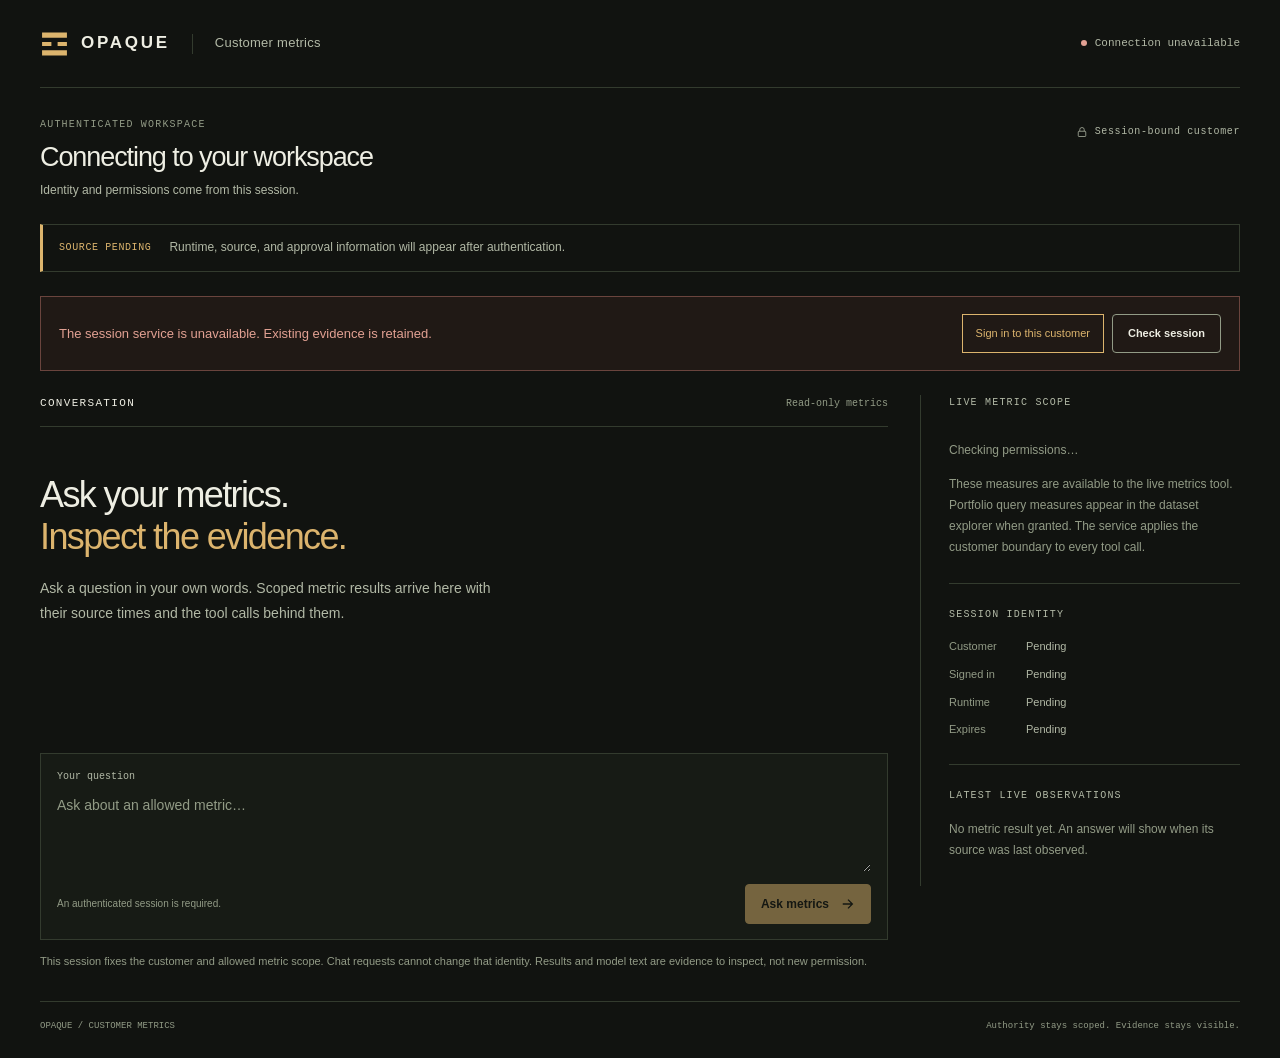
==== crates/opaque-showcase/static/index.html @ 86c3584f "Extract demo collateral from opaque-dogfood into its own repo Moves crates/opaque-showcase, deploy/h" ====
<!doctype html>
<html lang="en">
<head>
<meta charset="utf-8">
<meta name="viewport" content="width=device-width, initial-scale=1">
<title>Opaque · Bounded work &amp; portfolio metrics</title>
<meta name="description" content="Review one bounded task, approve a synthetic metric read, and inspect the service receipt. Explore portfolio chat within its separate session limits.">
<link rel="icon" href="data:image/svg+xml,%3Csvg xmlns=%27http://www.w3.org/2000/svg%27 viewBox=%270 0 24 24%27%3E%3Cpath fill=%27%23dcb46d%27 d=%27M2 2h20v4H2zm0 8h8v4H2zm13 0h7v4h-7zM2 18h20v4H2z%27/%3E%3C/svg%3E">
<style>
:root{color-scheme:dark;--bg:#0d1117;--panel:#131a20;--raised:#192229;--line:#29343b;--text:#e5e9e4;--dim:#a1ada9;--muted:#71817e;--accent:#c2e77b;--amber:#edc27e;--red:#ffab9e;--mono:'SF Mono','Cascadia Code',Consolas,monospace;--sans:'Avenir Next',Avenir,'Segoe UI',sans-serif}
*{box-sizing:border-box}
html{min-width:320px;background:var(--bg)}
body{margin:0;color:var(--text);font-family:var(--sans);font-size:15px;line-height:1.55}
button,textarea{font:inherit}
button{cursor:pointer}
button:disabled{cursor:default;opacity:.48}
button:focus-visible,textarea:focus-visible,summary:focus-visible,a:focus-visible{outline:2px solid var(--accent);outline-offset:5px}
button{color:inherit}
button,textarea{border-radius:0}
[hidden]{display:none!important}
::selection{background:#c2e77b;color:#0d1117}
.shell{max-width:1480px;margin:auto;padding:0 40px}
.topbar{min-height:88px;display:flex;align-items:center;justify-content:space-between;gap:24px;border-bottom:1px solid var(--line)}
.brand{display:flex;align-items:center;gap:12px;min-width:0}
.brand-mark{width:29px;height:32px;color:var(--accent);flex-shrink:0}
.wordmark{font-family:var(--mono);font-size:17px;font-weight:700;letter-spacing:.11em}
.brand-divider{height:20px;width:1px;background:var(--line);margin:0 10px}
.product-name{color:var(--dim);font-size:13px;letter-spacing:.02em}
.connection{display:flex;align-items:center;gap:8px;font-family:var(--mono);font-size:11px;color:var(--dim);white-space:nowrap}
.connection-dot{width:6px;height:6px;background:var(--muted);border-radius:50%;flex-shrink:0}
.connection[data-state="ready"] .connection-dot{background:var(--accent)}
.connection[data-state="error"] .connection-dot{background:var(--red)}
.workspace-heading{display:flex;justify-content:space-between;align-items:flex-start;gap:24px;margin:29px 0 25px}
.eyebrow{font-family:var(--mono);font-size:10px;letter-spacing:.12em;text-transform:uppercase;color:var(--muted);margin:0 0 8px}
h1{font-size:27px;letter-spacing:-.04em;font-weight:500;line-height:1.2;margin:0}
.identity-caption{color:var(--dim);font-size:12px;margin-top:8px;overflow-wrap:anywhere}
.locked-label{font-family:var(--mono);font-size:10px;letter-spacing:.06em;color:var(--dim);display:flex;gap:7px;align-items:center;padding-top:7px}
.locked-label svg{width:12px;height:12px}
.provenance{border:1px solid var(--line);border-left:3px solid var(--accent);display:flex;align-items:flex-start;gap:18px;padding:13px 16px;margin-bottom:24px;font-size:12px;line-height:1.65}
.provenance.test{border-left-color:var(--amber)}
.provenance strong{font-family:var(--mono);font-size:10px;letter-spacing:.06em;font-weight:500;color:var(--accent);white-space:nowrap;padding-top:2px}
.provenance.test strong{color:var(--amber)}
.provenance span{color:var(--dim);overflow-wrap:anywhere}
.layout{display:grid;grid-template-columns:minmax(0,1fr) 320px;gap:32px;align-items:start;padding-bottom:30px}
.conversation-panel{min-width:0}
.panel-heading{display:flex;align-items:center;justify-content:space-between;gap:12px;border-bottom:1px solid var(--line);padding:0 0 14px}
.panel-heading h2{font-family:var(--mono);font-size:11px;font-weight:400;letter-spacing:.12em;text-transform:uppercase;margin:0}
.quiet-label{font-family:var(--mono);font-size:10px;color:var(--muted)}
.conversation{min-height:320px;padding-bottom:16px}
.welcome{padding:47px 0 30px;max-width:570px}
.welcome h2{font-size:36px;font-weight:400;line-height:1.16;letter-spacing:-.045em;margin:0 0 18px;max-width:460px}
.welcome h2 span{color:var(--accent)}
.welcome p{font-size:14px;color:var(--dim);max-width:460px;margin:0;line-height:1.8}
.suggestions{display:flex;flex-wrap:wrap;gap:8px;margin-top:25px}
.suggestion{background:transparent;border:1px solid var(--line);padding:10px 13px;text-align:left;font-size:12px;color:var(--text);transition:border-color .15s,background .15s}
.suggestion:hover{border-color:var(--muted);background:var(--panel)}
.message{padding:24px 0;border-bottom:1px solid var(--line);min-width:0}
.message:last-child{border-bottom:0}
.message-header{display:flex;align-items:center;gap:10px;margin-bottom:10px;font-size:11px;font-family:var(--mono);color:var(--dim)}
.message-header time{margin-left:auto;color:var(--muted);font-size:10px}
.speaker-mark{width:19px;height:19px;display:grid;place-items:center;border:1px solid var(--line);font-size:10px;color:var(--dim)}
.assistant .speaker-mark{background:var(--accent);border-color:var(--accent);color:var(--bg)}
.message-body{white-space:pre-wrap;overflow-wrap:anywhere;font-size:15px;line-height:1.8;margin:0}
.request-status{display:flex;gap:8px;align-items:baseline;color:var(--dim);font-size:12px;margin:0 0 12px;overflow-wrap:anywhere}
.request-status::before{content:'';height:5px;width:5px;flex-shrink:0;background:var(--accent);display:inline-block}
.request-status.error{color:var(--red)}
.request-status.error::before{background:var(--red)}
.request-status.stopped::before{background:var(--amber)}
.result-grid{display:grid;grid-template-columns:repeat(2,minmax(0,1fr));gap:10px;margin:15px 0}
.result-card{background:var(--panel);border:1px solid var(--line);padding:16px;min-width:0}
.result-label{font-size:12px;color:var(--dim);margin-bottom:8px;overflow-wrap:anywhere}
.result-value{font-family:var(--mono);font-size:29px;letter-spacing:-.05em;line-height:1.25;overflow-wrap:anywhere}
.result-unit{font-size:12px;letter-spacing:0;color:var(--dim);margin-left:7px}
.result-time{font-family:var(--mono);font-size:10px;line-height:1.7;color:var(--muted);margin-top:11px;overflow-wrap:anywhere}
.freshness{display:inline-block;margin-left:6px;color:var(--accent)}
.freshness.stale{color:var(--amber)}
.evidence{margin-top:15px;border-top:1px solid var(--line);padding-top:12px}
.evidence summary{font-family:var(--mono);font-size:10px;color:var(--dim);cursor:pointer;letter-spacing:.04em}
.trail{list-style:none;padding:0;margin:15px 0 0}
.trail li{display:grid;grid-template-columns:60px minmax(0,1fr);gap:11px;padding:0 0 13px;font-size:11px;line-height:1.7}
.trail time{font-family:var(--mono);font-size:9px;color:var(--muted);padding-top:2px}
.trail-title{color:var(--text);font-family:var(--mono);font-size:10px;overflow-wrap:anywhere}
.trail-detail{color:var(--dim);overflow-wrap:anywhere;white-space:pre-wrap}
.evidence-id{color:var(--muted);font-family:var(--mono);font-size:9px;overflow-wrap:anywhere;margin-top:3px}
.composer{border:1px solid var(--line);background:var(--panel);padding:15px 16px;margin-top:6px}
.composer:focus-within{border-color:var(--muted)}
.composer label{display:block;font-family:var(--mono);font-size:10px;color:var(--dim);margin-bottom:9px}
textarea{display:block;width:100%;resize:vertical;min-height:78px;max-height:230px;border:0;background:transparent;color:var(--text);padding:0;line-height:1.7;font-size:14px}
textarea:focus-visible{outline:0}
textarea::placeholder{color:var(--muted)}
.composer-bottom{display:flex;justify-content:space-between;align-items:center;gap:12px;margin-top:12px}
.composer-hint{font-size:10px;color:var(--muted)}
.clarification-context{display:flex;align-items:flex-start;gap:12px;border-bottom:1px solid var(--line);padding-bottom:12px;margin-bottom:12px}.clarification-context p{margin:0;flex:1;white-space:pre-wrap;overflow-wrap:anywhere;font-size:12px;line-height:1.6}.clarification-reset{background:transparent;border:1px solid var(--line);padding:7px 10px;color:var(--text);white-space:nowrap;font-size:11px}.composer-error{color:var(--red);font-size:12px;line-height:1.6;margin:10px 0 0}
.send-button,.stop-button,.retry-button{display:inline-flex;align-items:center;justify-content:center;gap:12px;border:1px solid var(--accent);background:var(--accent);color:var(--bg);font-size:12px;font-weight:600;padding:10px 15px;flex-shrink:0}
.send-button svg{width:14px;height:14px}
.stop-button{background:transparent;border-color:var(--muted);color:var(--text)}
.stop-square{width:7px;height:7px;background:currentColor}
.scope-caption{font-size:11px;line-height:1.7;color:var(--muted);margin:12px 0 0}
.sidebar{border-left:1px solid var(--line);padding-left:28px;min-width:0}
.aside-section{padding-bottom:25px;margin-bottom:23px;border-bottom:1px solid var(--line)}
.aside-section:last-child{border-bottom:0;margin-bottom:0}
.aside-section h2{font-size:10px;font-family:var(--mono);font-weight:400;letter-spacing:.12em;text-transform:uppercase;color:var(--dim);margin:0 0 16px}
.scope-list{display:flex;flex-wrap:wrap;gap:7px}
.scope-badge{font-family:var(--mono);font-size:10px;line-height:1.5;color:var(--accent);background:#1e2920;border:1px solid #344330;padding:5px 8px;overflow-wrap:anywhere}
.aside-copy{font-size:12px;color:var(--muted);line-height:1.75;margin:13px 0 0}
.identity-facts{margin:0;display:grid;grid-template-columns:65px minmax(0,1fr);gap:10px 12px;font-size:11px;line-height:1.6}
.identity-facts dt{color:var(--muted)}
.identity-facts dd{margin:0;color:var(--dim);overflow-wrap:anywhere}
.latest-metric{padding:13px 0;border-top:1px solid var(--line)}
.latest-metric:first-child{border-top:0;padding-top:0}
.latest-heading{display:flex;justify-content:space-between;gap:10px;align-items:baseline;font-size:11px;color:var(--dim)}
.latest-heading strong{color:var(--text);font-family:var(--mono);font-size:16px;font-weight:400;white-space:nowrap}
.latest-meta{font-family:var(--mono);font-size:9px;color:var(--muted);margin-top:4px}
.page-error{border:1px solid #6a443d;padding:17px 18px;margin-bottom:24px;display:flex;align-items:center;justify-content:space-between;gap:18px;background:#201915}
.page-error p{font-size:13px;color:var(--red);margin:0}
.retry-button{font-size:11px;background:transparent;color:var(--text);border-color:var(--muted)}
.auth-actions{display:flex;flex-wrap:wrap;gap:8px;flex-shrink:0}
.signin-link{font-size:11px;color:var(--accent);border:1px solid var(--accent);padding:10px 13px;text-decoration:none;display:inline-flex;align-items:center}
.footer{border-top:1px solid var(--line);padding:18px 0 24px;display:flex;justify-content:space-between;gap:16px;font-family:var(--mono);font-size:9px;color:var(--muted)}
@media(min-width:1500px){.welcome{padding-top:62px;padding-bottom:42px}.conversation{min-height:390px}}
@media(max-width:1000px){.shell{padding:0 25px}.layout{grid-template-columns:minmax(0,1fr) 255px;gap:24px}.sidebar{padding-left:22px}.welcome h2{font-size:32px}.result-grid{grid-template-columns:1fr}}
@media(max-width:720px){.shell{padding:0 18px}.topbar{min-height:74px;gap:14px;flex-wrap:wrap;padding:15px 0}.brand{gap:9px}.brand-divider{margin:0 3px}.wordmark{font-size:14px}.product-name{font-size:11px}.brand-mark{width:23px;height:27px}.connection{font-size:9px}.workspace-heading{margin:24px 0 20px;gap:16px;flex-wrap:wrap}h1{font-size:24px}.locked-label{padding:0}.provenance{display:block;padding:12px 13px;margin-bottom:23px}.provenance strong{display:block;margin-bottom:4px}.provenance span{font-size:11px}.layout{display:flex;flex-direction:column;gap:28px}.conversation-panel,.sidebar{width:100%}.sidebar{display:grid;grid-template-columns:repeat(2,minmax(0,1fr));gap:24px;border-left:0;border-top:1px solid var(--line);padding:24px 0 0}.aside-section{margin:0;padding:0;border-bottom:0}.aside-section:last-child{grid-column:1/-1}.conversation{min-height:0}.welcome{padding:31px 0 25px}.welcome h2{font-size:32px;max-width:340px}.welcome p{font-size:13px}.suggestions{margin-top:20px}.result-grid{grid-template-columns:repeat(2,minmax(0,1fr))}.result-value{font-size:25px}.result-card{padding:12px}.footer{flex-wrap:wrap;gap:7px}.composer-hint{max-width:175px}.page-error{align-items:flex-start;flex-wrap:wrap}}
@media(max-width:420px){.connection{width:100%;padding-left:32px}.result-grid{grid-template-columns:1fr}.sidebar{grid-template-columns:1fr}.aside-section:last-child{grid-column:auto}.identity-facts{grid-template-columns:75px minmax(0,1fr)}.composer{padding:13px}.composer-bottom{align-items:flex-end}.welcome h2{font-size:29px}.locked-label{font-size:9px}}
@media(prefers-reduced-motion:reduce){*{scroll-behavior:auto!important;transition:none!important}}

/* The portfolio experience is a customer workspace; the legacy operations theme remains available. */
body.credit-experience{color-scheme:light;--bg:#f3f5f1;--panel:#fff;--raised:#e9eee7;--line:#d7dfd5;--text:#23342b;--dim:#5d6c60;--muted:#728071;--accent:#376746;--amber:#8e692b;--red:#9d4335;background:var(--bg)}
.credit-experience .shell{max-width:1400px}.credit-experience .topbar{min-height:76px}.credit-experience .brand-mark{color:var(--accent)}.credit-experience .wordmark{font-size:15px}.credit-experience .product-name{font-size:12px}.credit-experience .workspace-heading{margin:30px 0 22px}.credit-experience h1{font-size:32px}.credit-experience .layout{grid-template-columns:minmax(0,1fr) 340px;gap:36px}.credit-experience .provenance{background:#eaf0e7;border-color:#d4dfce;border-left-color:var(--accent);font-size:11px}.credit-experience .provenance strong{color:var(--accent)}.credit-experience .welcome{padding:33px 0 27px;max-width:620px}.credit-experience .welcome h2{font-size:32px;max-width:570px}.credit-experience .welcome p{max-width:530px}.credit-experience .suggestions{display:grid;grid-template-columns:1fr;gap:8px;margin-top:22px;max-width:570px}.credit-experience .suggestion{background:#fff;padding:13px 15px;border-color:var(--line);display:flex;justify-content:space-between;gap:18px}.credit-experience .suggestion::after{content:'↗';color:var(--accent)}.credit-experience .suggestion:hover{background:#edf2e9;border-color:#a7bba1}.credit-experience .sidebar{border-left:0;padding-left:0}.credit-experience .scope-badge{background:#edf3e8;border-color:#d3dfca;color:#3d6542}.credit-experience .composer{background:#fff}.credit-experience .speaker-mark{border-color:#bccbbc}.credit-experience .assistant .speaker-mark,.credit-experience .send-button{color:#fff}.credit-experience .result-card{border-top:3px solid #90ac7c}.credit-experience .page-error{background:#faeeea;border-color:#d8b6ac}.credit-experience .signin-link{color:var(--accent)}.credit-experience .connection[data-state=ready]{color:var(--accent)}
.portfolio-guide{padding:0 0 24px}.guide-heading{font:10px var(--mono);letter-spacing:.08em;text-transform:uppercase;color:var(--muted);margin:0 0 10px}.boundary-questions{display:flex;flex-wrap:wrap;gap:7px}.boundary-question{font-size:11px;border:1px dashed #b8c5b3;background:transparent;padding:7px 10px;text-align:left;color:var(--dim)}.boundary-question:hover{border-style:solid;color:var(--text)}.guide-note{font-size:11px;line-height:1.7;color:var(--muted);margin:10px 0 0}.security-panel{background:#fff;border:1px solid var(--line);margin-bottom:24px}.security-heading{padding:18px 20px;border-bottom:1px solid var(--line);display:flex;justify-content:space-between;gap:12px;align-items:baseline}.security-heading h2{font-size:13px;font-weight:600;letter-spacing:-.01em;color:var(--text);margin:0}.security-heading span{font:9px var(--mono);color:var(--accent)}.security-body{padding:18px 20px}.security-intro{font-size:11px;line-height:1.7;color:var(--dim);margin:0 0 18px}.policy-facts{display:grid;grid-template-columns:67px minmax(0,1fr);gap:10px 12px;margin:0;font-size:11px}.policy-facts dt{color:var(--muted)}.policy-facts dd{margin:0;overflow-wrap:anywhere;color:var(--text)}.policy-tool{font:10px var(--mono);color:var(--accent);border-top:1px solid var(--line);padding-top:15px;margin-top:18px;overflow-wrap:anywhere}.policy-tool-label{display:block;color:var(--muted);font:9px var(--mono);margin-bottom:5px;text-transform:uppercase;letter-spacing:.06em}.custody-note{font-size:10px;line-height:1.65;color:var(--muted);margin:12px 0 0}.policy-ledger{border-top:1px solid var(--line);padding:17px 20px}.policy-ledger h3{font:10px var(--mono);letter-spacing:.05em;font-weight:400;color:var(--dim);margin:0 0 14px}.policy-event{padding:12px 0;border-top:1px solid var(--line)}.policy-event:first-child{border-top:0;padding-top:0}.policy-event-heading{display:flex;gap:9px;justify-content:space-between;align-items:baseline;font-size:11px;font-weight:600}.policy-outcome{font:9px var(--mono);text-transform:uppercase;color:var(--accent)}.policy-outcome.denied{color:var(--red)}.policy-message{font-size:11px;line-height:1.65;color:var(--dim);margin-top:6px;overflow-wrap:anywhere;white-space:pre-wrap}.policy-proof{font-size:10px;color:var(--accent);margin-top:7px}.policy-code{font:9px var(--mono);color:var(--muted);margin-top:5px;overflow-wrap:anywhere}.policy-empty{font-size:11px;color:var(--muted);line-height:1.7;margin:0}.credit-experience .aside-section{padding:0 4px 22px}.credit-experience .security-panel+.aside-section{margin-top:0}.credit-experience button:active{transform:translateY(1px)}
@media(max-width:1050px){.credit-experience .layout{grid-template-columns:minmax(0,1fr) 290px;gap:24px}.security-body,.security-heading,.policy-ledger{padding-left:16px;padding-right:16px}}
@media(max-width:760px){.credit-experience .layout{display:flex;flex-direction:column}.credit-experience .sidebar{display:block;border:0;padding:0}.credit-experience .security-panel{margin-top:0}.credit-experience .aside-section{margin-bottom:22px}.credit-experience .welcome h2{font-size:29px}.credit-experience h1{font-size:28px}.credit-experience .workspace-heading{margin-top:25px}.credit-experience .provenance{margin-bottom:22px}.credit-experience .conversation{min-height:0}.policy-facts{grid-template-columns:76px minmax(0,1fr)}}

.workspace-identity{min-width:0;max-width:340px}.workspace-model{display:grid;gap:3px;margin-top:12px;text-align:right;font-size:11px;overflow-wrap:anywhere}.workspace-model>span{font:9px var(--mono);text-transform:uppercase;letter-spacing:.05em;color:var(--muted)}.workspace-model strong{font-weight:500;color:var(--text)}.workspace-model small{font-size:10px;color:var(--muted)}
@media(max-width:720px){.workspace-model{text-align:left;margin-top:10px}.workspace-identity{max-width:100%}}

.organization-panel{border-top:1px solid var(--line);border-bottom:1px solid var(--line);padding:20px 0;margin:0 0 28px}.organization-heading{display:flex;align-items:flex-start;justify-content:space-between;gap:24px}.organization-heading h2{font-size:19px;font-weight:500;letter-spacing:-.025em;margin:0}.organization-heading p{font-size:11px;color:var(--muted);margin:6px 0 0;max-width:650px}.organization-badge{font:9px var(--mono);color:var(--accent);border:1px solid var(--line);padding:5px 8px;white-space:nowrap}.persona-list{display:flex;gap:8px;flex-wrap:wrap;margin-top:18px}.persona-button{border:1px solid var(--line);background:var(--panel);padding:11px 15px;text-align:left;font-size:12px;min-width:150px}.persona-button[aria-pressed=true]{border-color:var(--accent);box-shadow:inset 3px 0 var(--accent)}.persona-button span{display:block;font:9px var(--mono);color:var(--muted);margin-top:4px}.organization-context{display:grid;grid-template-columns:minmax(0,1fr) minmax(0,1fr);gap:20px;margin-top:18px}.organization-context p{font-size:11px;line-height:1.7;color:var(--dim);margin:0}.customer-directory{display:flex;flex-wrap:wrap;gap:8px 18px;font-size:10px;color:var(--muted)}.customer-directory strong{font-weight:500;color:var(--dim)}.support-form{margin-top:17px;padding:16px;background:var(--panel);border:1px solid var(--line);max-width:650px}.support-form label{display:block;font-size:12px;margin-bottom:7px}.support-form textarea{min-height:52px;font-size:12px}.support-form p{font-size:10px;color:var(--muted);margin:8px 0 12px}.support-form .retry-button{margin-right:8px}.organization-error{font-size:12px;color:var(--red);margin:12px 0 0;white-space:pre-wrap;overflow-wrap:anywhere}.support-case{font:10px var(--mono);color:var(--accent);margin-top:12px;line-height:1.7;overflow-wrap:anywhere}.sharing-control{border-top:1px solid var(--line);margin-top:18px;padding-top:15px;display:flex;align-items:flex-start;justify-content:space-between;gap:20px}.sharing-control h3{font-size:12px;margin:0 0 5px;font-weight:500}.sharing-control p{font-size:11px;color:var(--muted);line-height:1.7;margin:0;max-width:760px}.sharing-control button{max-width:220px;white-space:normal;text-align:left}.role-notice{border-left:3px solid var(--accent);padding:2px 0 2px 18px;margin:4px 0 28px}.role-notice h2{font-size:24px;font-weight:400;letter-spacing:-.035em;margin:0 0 8px}.role-notice p{font-size:13px;color:var(--dim);margin:0;max-width:560px}.activity-panel{border-top:1px solid var(--line);margin-top:30px;padding-top:20px}.role-notice+.activity-panel{margin-top:0}.activity-heading{display:flex;gap:16px;align-items:center;justify-content:space-between}.activity-heading h2{font-size:16px;font-weight:500;letter-spacing:-.02em;margin:0}.activity-caption{font-size:11px;color:var(--muted);line-height:1.7;margin:8px 0 17px}.activity-status{font:9px var(--mono);color:var(--muted);line-height:1.6;margin-bottom:10px}.activity-record{border-top:1px solid var(--line)}.activity-record summary{display:flex;align-items:baseline;gap:15px;cursor:pointer;padding:15px 0;list-style:none}.activity-record summary::before{content:'+';font:14px var(--mono);color:var(--muted)}.activity-record[open] summary::before{content:'−'}.activity-title{font-size:12px;min-width:0;overflow-wrap:anywhere}.activity-time{font:9px var(--mono);color:var(--muted);margin-left:auto;white-space:nowrap}.activity-outcome{font:9px var(--mono);color:var(--accent);text-transform:uppercase}.activity-outcome.denied,.activity-outcome.failed{color:var(--red)}.activity-body{padding:0 0 19px 25px}.activity-facts{display:grid;grid-template-columns:96px minmax(0,1fr);gap:8px 14px;margin:0;font-size:11px}.activity-facts dt{color:var(--muted)}.activity-facts dd{margin:0;color:var(--dim);overflow-wrap:anywhere}.activity-question{border-left:2px solid var(--line);padding-left:12px;margin-top:16px}.activity-question h3{font:9px var(--mono);font-weight:400;text-transform:uppercase;color:var(--muted);margin:0 0 6px}.activity-question p{font-size:12px;color:var(--dim);line-height:1.75;white-space:pre-wrap;overflow-wrap:anywhere;margin:0}.activity-hash{font:9px var(--mono);color:var(--muted);overflow-wrap:anywhere;margin-top:8px}.activity-empty{font-size:12px;color:var(--muted);padding:20px 0;line-height:1.75}.activity-error{color:var(--red)}
@media(max-width:760px){.organization-heading{gap:14px;flex-wrap:wrap}.organization-heading h2{font-size:18px}.organization-context{grid-template-columns:1fr;gap:12px}.persona-list{gap:7px}.persona-button{min-width:0;flex:1;padding:10px 12px}.sharing-control{flex-direction:column;gap:12px}.sharing-control button{max-width:none}.activity-record summary{gap:10px;flex-wrap:wrap}.activity-title{flex:1}.activity-time{margin-left:0}.activity-facts{grid-template-columns:80px minmax(0,1fr)}.activity-body{padding-left:0}.organization-panel{margin-bottom:24px}}
@media(max-width:420px){.persona-list{display:grid;grid-template-columns:1fr}.persona-button span{display:inline;margin:0 0 0 10px}.activity-time{width:100%;padding-left:22px}.organization-badge{white-space:normal}}

.dataset-explorer{border:1px solid var(--line);background:var(--panel);margin-bottom:22px;padding:16px 18px}.dataset-explorer summary{font-size:13px;font-weight:600;cursor:pointer}.dataset-label{font-size:11px;color:var(--dim);line-height:1.7;margin:12px 0}.dataset-section{margin-top:14px}.dataset-section h3{font:9px var(--mono);color:var(--muted);font-weight:400;letter-spacing:.06em;text-transform:uppercase;margin:0 0 8px}.dataset-measures{display:grid;gap:6px}.dataset-measure{font-size:11px;color:var(--dim);display:flex;justify-content:space-between;gap:12px}.dataset-measure small{font:9px var(--mono);color:var(--muted);white-space:nowrap}.dataset-dimension{font-size:11px;line-height:1.7;margin:8px 0;color:var(--dim)}.dataset-dimension strong{font-weight:500;color:var(--text);display:block}.dataset-note{font-size:10px;color:var(--muted);line-height:1.75;margin:13px 0 0}.dataset-window{font:10px var(--mono);color:var(--accent);line-height:1.8}.portfolio-result{grid-column:1/-1;min-width:0;background:var(--panel);border:1px solid var(--line);border-top:3px solid #90ac7c;padding:18px}.portfolio-result h3{font-size:15px;font-weight:500;letter-spacing:-.02em;margin:0 0 6px}.portfolio-query{font-size:11px;color:var(--dim);line-height:1.7;overflow-wrap:anywhere}.portfolio-answer{font-size:14px;color:var(--text);line-height:1.8;white-space:pre-wrap;overflow-wrap:anywhere;margin:15px 0}.portfolio-table-wrap{overflow-x:auto;max-width:100%;margin-top:16px}.portfolio-table{width:100%;border-collapse:collapse;font-size:11px;line-height:1.6;min-width:440px}.portfolio-table th{text-align:right;font-weight:500;color:var(--muted);border-bottom:1px solid var(--line);padding:9px 10px;font-size:10px;vertical-align:bottom}.portfolio-table td{text-align:right;font:11px var(--mono);color:var(--text);padding:10px;border-bottom:1px solid var(--line);vertical-align:top}.portfolio-table th:first-child,.portfolio-table td:first-child{text-align:left;padding-left:0;font-family:var(--sans)}.portfolio-table th small{display:block;font:9px var(--mono);color:var(--muted)}.portfolio-table td small{display:block;font:9px var(--mono);color:var(--muted);margin-top:4px}.portfolio-caption{font-size:10px;color:var(--muted);line-height:1.75;margin:10px 0 0}.portfolio-proof{white-space:pre-line;font:9px var(--mono);color:var(--muted);line-height:1.8;margin-top:15px;overflow-wrap:anywhere}.portfolio-charts{display:grid;grid-template-columns:repeat(2,minmax(0,1fr));gap:18px;margin-top:20px}.portfolio-chart-title{font-size:11px;color:var(--dim);margin-bottom:10px}.portfolio-bars{display:grid;grid-auto-flow:column;grid-auto-columns:minmax(0,1fr);gap:8px;align-items:end;min-height:112px}.portfolio-bar-item{min-width:0;text-align:center}.portfolio-bar-track{height:64px;display:flex;align-items:flex-end;justify-content:center;border-bottom:1px solid var(--line)}.portfolio-bar-fill{width:65%;max-width:44px;background:#90ac7c;min-height:0}.portfolio-bar-value{font:9px var(--mono);color:var(--text);margin-bottom:6px;overflow-wrap:anywhere}.portfolio-bar-label{font-size:9px;color:var(--muted);line-height:1.5;margin-top:6px;overflow-wrap:anywhere}.portfolio-empty-bar{font:10px var(--mono);color:var(--muted);padding-bottom:15px}
@media(max-width:760px){.portfolio-result{padding:14px}.portfolio-charts{grid-template-columns:1fr}.portfolio-table-wrap{margin-right:-2px}.dataset-explorer{padding:16px}.portfolio-bars{gap:6px}}

/* The task review reuses the workspace palette and stays separate from chat authority. */
.work-task{border:1px solid var(--line);border-top:3px solid var(--accent);padding:22px 24px;margin:0 0 30px;background:var(--panel);min-width:0}
.work-heading{display:flex;align-items:flex-start;justify-content:space-between;gap:18px}.work-heading h2{font-size:23px;font-weight:500;letter-spacing:-.035em;line-height:1.25;margin:0 0 8px}.work-heading p{font-size:12px;color:var(--dim);margin:0;max-width:590px}.work-state{font:10px var(--mono);color:var(--accent);white-space:nowrap;padding:4px 0;text-transform:uppercase}.work-steps{display:flex;flex-wrap:wrap;gap:9px 21px;margin:18px 0;padding:0;list-style:none;font:10px var(--mono);color:var(--muted)}.work-steps li[aria-current=step]{color:var(--accent);font-weight:700}.work-lede{font-size:15px;line-height:1.65;color:var(--text);margin:18px 0;max-width:620px}.work-lede strong{color:var(--accent);font-weight:600}.work-scope{display:grid;grid-template-columns:repeat(3,minmax(0,1fr));gap:15px 24px;margin:20px 0}.work-scope div{min-width:0}.work-scope dt{font:9px var(--mono);color:var(--muted);margin-bottom:5px}.work-scope dd{margin:0;font-size:13px;overflow-wrap:anywhere}.work-notice,.work-note{font-size:11px;line-height:1.75;color:var(--dim);margin:14px 0 0}.work-note{color:var(--muted)}.work-review{border-top:1px solid var(--line);padding-top:13px;font-size:11px}.work-review summary{cursor:pointer;color:var(--dim)}.work-review dl{display:grid;grid-template-columns:92px minmax(0,1fr);gap:8px 14px;margin:14px 0;font-size:10px}.work-review dt{color:var(--muted)}.work-review dd{margin:0;color:var(--dim);overflow-wrap:anywhere;font-family:var(--mono)}.work-actions{display:flex;flex-wrap:wrap;align-items:center;gap:9px;margin-top:18px}.work-actions button{min-height:40px}.work-primary{background:var(--accent);color:var(--bg);border:1px solid var(--accent);padding:9px 16px;font-size:12px;font-weight:600;transition:filter .15s}.work-primary:hover:not(:disabled){filter:brightness(.94)}.work-primary:active:not(:disabled){transform:translateY(1px)}.work-error{font-size:12px;color:var(--red);line-height:1.7;overflow-wrap:anywhere;margin:14px 0 0}.work-status{font-size:11px;color:var(--dim);line-height:1.7;margin:13px 0 0}.work-receipt{margin-top:20px;padding-top:19px;border-top:1px solid var(--line)}.work-receipt h3{font-size:13px;font-weight:500;margin:0 0 13px}.work-value{font:30px var(--mono);letter-spacing:-.05em;line-height:1.3;color:var(--accent);margin:0 0 7px}.work-receipt p{font-size:11px;color:var(--dim);line-height:1.8;margin:5px 0}.work-receipt .work-hash{font:9px/1.8 var(--mono);overflow-wrap:anywhere;color:var(--muted)}.credit-experience .work-task{background:#edf2e9;border-color:#c8d7c1;border-top-color:var(--accent)}.credit-experience .work-primary{color:#fff}.work-role{font-size:12px;color:var(--dim);line-height:1.8;margin-top:16px}
@media(max-width:720px){.work-task{padding:19px 17px;margin-bottom:25px}.work-heading{flex-wrap:wrap;gap:5px}.work-heading h2{font-size:22px}.work-scope{gap:16px}.work-steps{gap:9px 14px}.work-review dl{grid-template-columns:80px minmax(0,1fr)}}
@media(max-width:420px){.work-scope{grid-template-columns:1fr}.work-actions button{flex:1}.work-actions .retry-button{white-space:normal}.work-steps{font-size:9px}}
/* Human approval is a focused, task-bound review surface. */
.approval-window{color:var(--text);background:var(--panel);border:1px solid var(--line);padding:0;width:min(660px,calc(100% - 32px));max-height:calc(100dvh - 32px);overflow:auto;box-shadow:0 28px 100px #0005}
.approval-window::backdrop{background:#102019a6;backdrop-filter:blur(5px)}
.approval-header{display:flex;align-items:center;justify-content:space-between;gap:16px;padding:20px 28px;border-bottom:1px solid var(--line)}
.approval-brand{font:12px var(--mono);letter-spacing:.1em}.approval-brand span{color:var(--muted);font-size:9px;letter-spacing:.05em;margin-left:12px}.approval-close{border:0;background:transparent;font-size:23px;line-height:1;padding:6px;color:var(--dim)}
.approval-body{padding:28px}.approval-body h2{font-size:32px;letter-spacing:-.045em;line-height:1.15;font-weight:500;margin:9px 0 12px}.approval-lede{font-size:15px;line-height:1.65;color:var(--text);margin:0 0 20px;max-width:490px}.approval-lede strong{color:var(--accent);font-weight:600}.approval-intro{font-size:13px;color:var(--dim);margin:0 0 24px;max-width:490px}.approval-quantity{font:10px var(--mono);color:var(--accent);text-transform:uppercase;letter-spacing:.08em}
.approval-scope{display:grid;grid-template-columns:1fr 1fr;gap:18px 24px;margin:0;padding:20px;background:var(--raised);border-left:3px solid var(--accent)}
.approval-scope div{min-width:0}.approval-scope dt{font:9px var(--mono);color:var(--dim);text-transform:uppercase;margin-bottom:5px}.approval-scope dd{font-size:12px;line-height:1.65;overflow-wrap:anywhere;margin:0}
.approval-binding{margin-top:14px;font-size:11px;color:var(--dim)}.approval-binding summary{cursor:pointer}.approval-binding dl{display:grid;grid-template-columns:120px minmax(0,1fr);gap:8px 14px;margin:14px 0;font-size:10px}.approval-binding dt{color:var(--dim)}.approval-binding dd{margin:0;color:var(--dim);overflow-wrap:anywhere;font-family:var(--mono)}.approval-check{font:10px/1.7 var(--mono);color:var(--dim);margin:13px 0 24px}
.approval-methods{border:0;margin:0;padding:0}.approval-methods legend{font-size:13px;font-weight:600;margin-bottom:12px}.approval-method{display:flex;align-items:center;gap:14px;width:100%;text-align:left;background:transparent;border:1px solid var(--line);padding:16px;margin:0 0 10px;color:var(--text);transition:border-color .15s,background .15s}.approval-method:hover:not(:disabled){border-color:var(--accent);background:var(--raised)}.approval-method svg{width:23px;height:23px;color:var(--accent);flex-shrink:0}.approval-method strong{display:block;font-size:13px;font-weight:600}.approval-method small{display:block;font-size:11px;line-height:1.65;color:var(--dim);margin-top:4px}.approval-method .approval-arrow{margin-left:auto;color:var(--accent);font-size:18px}.approval-method:disabled{opacity:.65}
.approval-progress{font-size:12px;line-height:1.7;color:var(--accent);margin:15px 0 0}.approval-error{font-size:12px;line-height:1.7;color:var(--red);margin:13px 0 0}.approval-footer{border-top:1px solid var(--line);padding:18px 28px;background:var(--bg)}.approval-footer p{font-size:11px;line-height:1.75;color:var(--dim);margin:0}.approval-window button:focus-visible{outline:2px solid var(--accent);outline-offset:3px}.approval-proof{font-size:11px;line-height:1.75;color:var(--accent);overflow-wrap:anywhere;margin:13px 0 0}
@media(max-width:560px){.approval-header{padding:16px 20px}.approval-body{padding:22px 20px}.approval-body h2{font-size:28px}.approval-scope{padding:16px;gap:15px}.approval-footer{padding:16px 20px}.approval-brand span{display:none}.approval-method{padding:14px 12px}.approval-scope .approval-identity{grid-column:1/-1}}
/* Opaque's architectural language: warm paper, amber seals, fine structural lines. */
:root{--bg:#111310;--panel:#171b15;--raised:#20251d;--line:#333b2e;--text:#eeeee3;--dim:#b2b9a6;--muted:#929b86;--accent:#dcb46d;--amber:#dcb46d;--red:#e2a193;--sans:'Archivo','Avenir Next',Avenir,'Segoe UI',sans-serif;--mono:'IBM Plex Mono','SF Mono','Cascadia Code',Consolas,monospace}
body.credit-experience{--bg:#f5f3ed;--panel:#fbfaf5;--raised:#eeede5;--line:#d9dacd;--text:#242921;--dim:#5e6558;--muted:#707669;--accent:#80611e;--amber:#80611e;--red:#a03f31}
::selection{background:var(--accent);color:var(--bg)}
.wordmark{font-family:var(--sans);font-weight:600;letter-spacing:.16em}
.credit-experience .provenance,.credit-experience .work-task,.credit-experience .scope-badge{background:var(--raised);border-color:var(--line);border-left-color:var(--accent);color:var(--dim)}
.credit-experience .work-task{border-top-color:var(--accent)}
.credit-experience .suggestion,.credit-experience .composer,.security-panel{background:var(--panel)}
.credit-experience .suggestion:hover{background:var(--raised);border-color:var(--accent)}
.credit-experience .speaker-mark,.boundary-question{border-color:var(--line)}
.credit-experience .result-card,.portfolio-result{border-top-color:var(--accent)}
.portfolio-bar-fill{background:var(--accent)}
.credit-experience .page-error{background:#f3e8df;border-color:#ddc3b5}
.work-primary,.send-button,.suggestion,.retry-button,.persona-button{transition:background .18s,border-color .18s,transform .18s; border-radius:4px}
.work-primary:hover:not(:disabled),.send-button:hover:not(:disabled){transform:translateY(-1px)}
.work-receipt{animation:receipt-arrive .45s cubic-bezier(.2,.7,.2,1)}
@keyframes receipt-arrive{from{opacity:0;transform:translateY(8px)}to{opacity:1;transform:translateY(0)}}
.flow-panel{position:relative;isolation:isolate;margin:0 0 30px;border:1px solid var(--line);background:var(--panel);border-radius:8px;overflow:hidden}
.flow-heading{display:flex;justify-content:space-between;align-items:start;gap:16px;padding:20px 23px 0}
.flow-heading h2{font-size:23px;font-weight:500;letter-spacing:-.045em;line-height:1.2;margin:4px 0 0}
.flow-eyebrow{font:10px var(--mono);letter-spacing:.08em;text-transform:uppercase;color:var(--muted);margin:0}
.flow-motion{background:transparent;border:1px solid var(--line);border-radius:4px;color:var(--dim);font:11px var(--mono);padding:8px 10px;white-space:nowrap}
.flow-motion:hover{border-color:var(--accent);color:var(--text)}
.flow-art{position:relative;padding:0 22px;background:radial-gradient(ellipse at 50% 48%,color-mix(in srgb,var(--accent) 8%,transparent),transparent 63%)}
.flow-art svg{display:block;width:100%;height:auto;max-height:240px;overflow:visible}
.flow-grid{stroke:var(--line);stroke-width:.65;opacity:.55;fill:none}
.flow-wire{fill:none;stroke:var(--line);stroke-width:1.2}
.flow-device{fill:var(--panel);stroke:var(--muted);stroke-width:1.3}
.flow-detail-line{stroke:var(--muted);stroke-width:1;fill:none}
.flow-fin{fill:var(--raised);stroke:var(--accent);stroke-width:1;transition:fill .35s,opacity .35s}
.flow-fin-back{opacity:.35}.flow-fin-middle{opacity:.6}
.flow-seal{fill:var(--accent);opacity:.6;transition:opacity .3s}
.flow-packet{fill:var(--accent);opacity:0;pointer-events:none}
.flow-packet .flow-pixel-dim{opacity:.35}.flow-packet .flow-pixel-mid{opacity:.65}
.flow-panel[data-phase="denied"] .flow-fin,.flow-panel[data-phase="denied"] .flow-seal{stroke:var(--red);fill:color-mix(in srgb,var(--red) 12%,var(--panel))}
.flow-panel[data-phase="policy"] .flow-seal,.flow-panel[data-phase="evidence"] .flow-seal,.flow-panel[data-phase="complete"] .flow-seal{opacity:1}
.flow-panel[data-source="reported"] .flow-source{stroke:var(--accent)}
.flow-denied-mark{stroke:var(--red);stroke-width:2;opacity:0}
.flow-panel[data-phase="denied"] .flow-denied-mark{opacity:1}
.flow-labels{display:grid;grid-template-columns:repeat(4,minmax(0,1fr));gap:10px;margin:0;padding:0 23px 18px;list-style:none}
.flow-labels li{min-width:0}
.flow-labels strong{font-size:12px;font-weight:500;display:block;color:var(--text)}
.flow-labels span{font:10px/1.6 var(--mono);color:var(--muted);display:block;margin-top:4px;overflow-wrap:anywhere}
.flow-labels li[data-confirmed="true"] span{color:var(--accent)}
.flow-summary{display:flex;align-items:baseline;justify-content:space-between;gap:15px;border-top:1px solid var(--line);padding:13px 23px;background:var(--raised)}
.flow-status{font-size:12px;color:var(--text);margin:0}
.flow-status::before{content:'';display:inline-block;width:5px;height:5px;background:var(--accent);margin-right:8px;vertical-align:2px}
.flow-panel[data-phase="denied"] .flow-status::before{background:var(--red)}
.flow-summary small{font:10px/1.5 var(--mono);color:var(--dim);white-space:nowrap}
.flow-evidence{padding:0 23px}
.flow-evidence summary{padding:14px 0;font-size:12px;color:var(--dim);cursor:pointer}
.flow-trace{list-style:none;padding:0;margin:0 0 15px;display:grid;gap:9px}
.flow-trace li{font:11px/1.7 var(--mono);display:grid;grid-template-columns:65px minmax(0,1fr);gap:12px;overflow-wrap:anywhere}
.flow-trace time{color:var(--muted)}
.flow-proof{font:11px/1.8 var(--mono);color:var(--dim);margin:0 0 17px;overflow-wrap:anywhere;white-space:pre-line}
.flow-note{font-size:11px;color:var(--muted);margin:0 0 18px;line-height:1.7}
@media(max-width:1000px){.flow-heading{padding:18px 18px 0}.flow-heading h2{font-size:21px}.flow-art{padding:0 12px}.flow-labels{padding:0 18px 16px;grid-template-columns:repeat(2,minmax(0,1fr));gap:15px}.flow-summary{padding:12px 18px;flex-wrap:wrap;gap:5px}.flow-evidence{padding:0 18px}}
@media(max-width:450px){.flow-heading{gap:10px}.flow-heading h2{font-size:20px}.flow-motion{font-size:10px}.flow-art{padding:8px 5px}.flow-heading .flow-eyebrow{font-size:9px}.flow-note{font-size:11px}}
@media(prefers-reduced-motion:reduce){.work-receipt{animation:none}.flow-panel *{transition:none!important}.flow-packet{display:none}}

.pilot-invitation{margin:20px 0 0;padding:17px 0 0;border-top:1px solid var(--line);color:var(--dim);font-size:12px;line-height:1.8}.pilot-invitation p{margin:0}.pilot-invitation a{color:var(--amber);text-underline-offset:4px;margin-left:8px}.pilot-invitation small{display:block;color:var(--muted);font-size:11px}
</style>
</head>
<body>
<div class="shell">
  <header class="topbar">
    <div class="brand"><svg class="brand-mark" viewBox="0 0 28 28" fill="none" aria-hidden="true"><path d="M2 3h24v5H2zm0 9h9v4H2zm15 0h9v4h-9zM2 20h24v5H2z" fill="currentColor"/></svg><span class="wordmark">OPAQUE</span><span class="brand-divider" aria-hidden="true"></span><span class="product-name" id="product-name">Customer metrics</span></div>
    <div class="connection" id="connection" data-state="loading" role="status"><span class="connection-dot"></span><span id="connection-label">Checking session</span></div>
  </header>
  <div class="workspace-heading">
    <div><p class="eyebrow" id="workspace-eyebrow">Authenticated workspace</p><h1 id="customer-name">Connecting to your workspace</h1><div class="identity-caption" id="identity-caption">Identity and permissions come from this session.</div></div>
    <div class="workspace-identity"><div class="locked-label" id="workspace-binding"><svg viewBox="0 0 16 16" fill="none" aria-hidden="true"><rect x="3" y="7" width="10" height="7" rx="1" stroke="currentColor"/><path d="M5 7V5a3 3 0 0 1 6 0v2" stroke="currentColor"/></svg> Session-bound customer</div><div class="workspace-model" id="workspace-model" hidden><span>Session model</span><strong id="workspace-model-name"></strong><small>Fixed for this session</small></div></div>
  </div>
  <div class="provenance" id="provenance"><strong id="provenance-title">SOURCE PENDING</strong><span id="provenance-copy">Runtime, source, and approval information will appear after authentication.</span></div>
  <div class="page-error" id="page-error" role="alert" hidden><p id="page-error-text"></p><div class="auth-actions"><a class="signin-link" id="signin" href="/auth/login">Sign in to this customer</a><button class="retry-button" id="reconnect" type="button">Check session</button></div></div>
  <section class="organization-panel" id="organization-panel" hidden aria-labelledby="organization-name">
    <div class="organization-heading"><div><p class="eyebrow">Fictional parent company</p><h2 id="organization-name"></h2><p>Explore preauthorized demo identities. Each selection activates a separate scoped identity for this workspace; it does not grant production access.</p></div><span class="organization-badge">THIS DEMO SESSION ONLY</span></div>
    <div class="persona-list" id="persona-list" aria-label="Preauthorized demo personas"></div>
    <div class="organization-context"><p id="organization-entitlement"></p><div class="customer-directory" id="customer-directory"></div></div>
    <form class="support-form" id="support-form" hidden><label for="support-reason">Reason for this customer support case</label><textarea id="support-reason" maxlength="240" rows="2" placeholder="For example: investigate a reported metric discrepancy" aria-describedby="support-reason-note" required></textarea><p id="support-reason-note">Assigned customer only. Up to five minutes, within this session. Do not enter borrower information or secrets.</p><button class="retry-button" id="support-start" type="submit">Start support case</button><button class="retry-button" id="support-dismiss" type="button">Dismiss</button></form>
    <div class="support-case" id="support-case" hidden></div><p class="organization-error" id="organization-error" role="alert" hidden></p>
    <div class="sharing-control" id="sharing-control"><div><h3 id="sharing-title">Question text is hidden</h3><p id="sharing-notice">Sharing is off by default. Only the customer analyst can enable sharing for subsequent accepted questions. Turning it off clears stored question text.</p></div><button class="retry-button" id="sharing-toggle" type="button" hidden>Share future question text</button></div>
  </section>
  <main class="layout">
    <section class="conversation-panel" aria-labelledby="conversation-title">
      <section class="work-task" id="work-task" hidden aria-labelledby="work-title">
        <div class="work-heading"><div><p class="eyebrow">Bounded work / interactive preview</p><h2 id="work-title">Approve one read. Inspect its receipt.</h2><p>Review exactly what this task may do before it receives authority to run.</p></div><span class="work-state" id="work-state">Checking</span></div>
        <p class="work-role" id="work-role" hidden>This task is available to the portfolio analyst. This identity cannot approve, run or inspect its metric receipt.</p>
        <div id="work-content" hidden>
          <ol class="work-steps" aria-label="Task lifecycle"><li id="work-step-review">01 Review</li><li id="work-step-approve">02 Human approval</li><li id="work-step-run">03 Run once</li><li id="work-step-receipt">04 Receipt</li></ol>
          <p class="work-lede" id="work-lede"></p>
          <dl class="work-scope"><div><dt>Customer</dt><dd id="work-customer"></dd></div><div><dt>Acting identity</dt><dd id="work-subject"></dd></div><div><dt>Authority expires</dt><dd id="work-expiry"></dd></div></dl>
          <details class="work-review"><summary>Inspect the exact task binding</summary><dl><dt>Operation</dt><dd id="work-operation"></dd><dt>Task</dt><dd id="work-id"></dd><dt>Manifest SHA-256</dt><dd id="work-digest"></dd><dt>Source</dt><dd id="work-source"></dd><dt>Client</dt><dd id="work-client"></dd><dt>Identity generation</dt><dd id="work-generation"></dd></dl></details>
          <p class="work-notice" id="work-notice"></p>
          <p class="approval-proof" id="work-human-proof" hidden></p>
          <div class="work-actions"><button class="work-primary" id="work-approve" type="button" hidden>Review &amp; approve</button><button class="work-primary" id="work-run" type="button" hidden>Run once</button><button class="retry-button" id="work-replay" type="button" hidden>Test replay denial</button><button class="retry-button" id="work-revoke" type="button" hidden>Revoke task</button></div>
          <section class="work-receipt" id="work-receipt" hidden aria-labelledby="work-receipt-title"><h3 id="work-receipt-title">Service receipt · synthetic source observed</h3><div class="work-value" id="work-value"></div><p id="work-samples"></p><p id="work-times"></p><p class="work-hash" id="work-evidence"></p><p>Source response recorded by the demo service; this receipt is unsigned.</p></section>
        </div>
        <p class="work-status" id="work-status" role="status" aria-live="polite">Checking this identity’s task access.</p><p class="work-error" id="work-error" role="alert" hidden></p>
        <div class="work-actions"><button class="retry-button" id="work-refresh" type="button">Check task status</button></div>
        <p class="work-note">This task’s one-read limit applies to Run once; portfolio chat retains its session limits. Changing demo identity invalidates outstanding task authority.</p>
      </section>
      <div id="chat-content">
      <section class="flow-panel" id="flow-panel" data-phase="idle" data-source="unknown" hidden aria-labelledby="flow-title">
        <div class="flow-heading"><div><p class="flow-eyebrow">Request architecture / this session</p><h2 id="flow-title">Follow the work.</h2></div><button class="flow-motion" id="flow-motion" type="button" aria-pressed="false">Pause motion</button></div>
        <div class="flow-art" aria-hidden="true">
          <svg viewBox="0 0 660 230" fill="none">
            <path class="flow-grid" d="m40 125 270-100 305 108-277 80Zm55 21L365 45m-180 134L456 77M227 56l307 108M134 89l307 108"/>
            <path class="flow-wire" d="M102 102h176m99 0h173M550 130v48H99v-47"/>
            <path class="flow-wire" d="m270 98 8 4-8 4m272-8 8 4-8 4M108 174l-9 4 9 4"/>
            <g><rect class="flow-device" x="47" y="70" width="70" height="57" rx="5"/><path class="flow-detail-line" d="M47 83h70m-57 17 6 5-6 5m13 0h15M54 77h2m4 0h2m4 0h2"/><path class="flow-wire" d="M69 132h27"/></g>
            <g><path class="flow-fin flow-fin-back" d="m321 35 41 20v109l-41-20Z"/><path class="flow-fin flow-fin-middle" d="m304 47 41 20v109l-41-20Z"/><path class="flow-fin" d="m287 59 41 20v109l-41-20Z"/><path class="flow-seal" d="m287 99 41 20v21l-41-20Z"/><path class="flow-detail-line" d="m297 80 18 9m-18 2 11 5m-11 48 18 9"/></g>
            <g><path class="flow-device flow-source" d="M544 80q35-16 70 0v49q-35 16-70 0Z"/><path class="flow-detail-line flow-source" d="M544 80q35 16 70 0m-70 16q35 16 70 0m-70 16q35 16 70 0"/><path class="flow-detail-line" d="M555 126h2m4 0h2"/></g>
            <g transform="translate(120 98)"><g class="flow-packet" id="flow-packet-request"><path d="M0 0h6v6H0Zm7 0h6v6H7Zm0 7h6v6H7Z"/><path class="flow-pixel-dim" d="M-14 0h5v5h-5Z"/><path class="flow-pixel-mid" d="M-7 7h5v5h-5Z"/></g></g>
            <g transform="translate(370 98)"><g class="flow-packet" id="flow-packet-source"><path d="M0 0h6v6H0Zm7 0h6v6H7Zm0 7h6v6H7Z"/><path class="flow-pixel-dim" d="M-14 0h5v5h-5Z"/><path class="flow-pixel-mid" d="M-7 7h5v5h-5Z"/></g></g>
            <g transform="translate(538 174)"><g class="flow-packet" id="flow-packet-evidence"><path d="M0 0h6v6H0Zm7 0h6v6H7Zm0 7h6v6H7Z"/><path class="flow-pixel-dim" d="M22 0h5v5h-5Z"/><path class="flow-pixel-mid" d="M15 7h5v5h-5Z"/></g></g>
            <path class="flow-denied-mark" d="m260 93 13 18m0-18-13 18"/>
          </svg>
        </div>
        <ol class="flow-labels" aria-label="Observed workflow stages"><li id="flow-stage-request"><strong>01 / Request</strong><span id="flow-request">Waiting</span></li><li id="flow-stage-policy"><strong>02 / Opaque boundary</strong><span id="flow-policy">No check yet</span></li><li id="flow-stage-source"><strong>03 / Customer source</strong><span id="flow-source">Access not reported</span></li><li id="flow-stage-evidence"><strong>04 / Evidence return</strong><span id="flow-result">No result yet</span></li></ol>
        <div class="flow-summary"><p class="flow-status" id="flow-status" role="status" aria-live="polite">Ask a question to follow its path.</p><small id="flow-signal">Waiting for session events</small></div>
        <details class="flow-evidence"><summary>Inspect this request’s architecture &amp; events</summary><ol class="flow-trace" id="flow-trace"></ol><p class="flow-proof" id="flow-proof">Only this session’s validated events appear here.</p><p class="flow-note">Chat uses the scoped MCP boundary. The separate one-read task above uses its own confirmation and receipt. An ended answer does not establish runtime shutdown.</p></details>
      </section>
      <div class="panel-heading"><h2 id="conversation-title">Conversation</h2><span class="quiet-label">Read-only metrics</span></div>
      <div class="conversation" id="conversation" aria-label="Conversation history">
        <div class="welcome" id="welcome"><h2 id="welcome-title">Ask your metrics.<br><span>Inspect the evidence.</span></h2><p id="welcome-copy">Ask a question in your own words. Scoped metric results arrive here with their source times and the tool calls behind them.</p><div class="suggestions" id="suggestions"></div></div>
      </div>
      <div class="portfolio-guide" id="portfolio-guide" hidden><h3 class="guide-heading">Explore the permission boundary</h3><div class="boundary-questions" id="boundary-questions"></div><p class="guide-note">These questions test access limits. The demo does not expose borrower records or make lending decisions.</p></div>
      <aside class="pilot-invitation" id="pilot-invitation" hidden aria-label="Optional Opaque pilot"><p>Have a task you still keep from your agent?<a href="/#pilot-result">Discuss a pilot →</a></p><small>Optional. Return to the pilot form in this browser; your demo session stays with you.</small></aside>
      <form class="composer" id="composer"><div class="clarification-context" id="clarification-context" hidden><p id="clarification-question"></p><button class="clarification-reset" id="new-question" type="button">New question</button></div><label for="message">Your question</label><textarea id="message" name="message" rows="3" maxlength="2000" placeholder="Ask about an allowed metric…" required disabled></textarea><p class="composer-error" id="composer-error" role="alert" hidden></p><div class="composer-bottom"><span class="composer-hint" id="composer-hint">Waiting for an authenticated session.</span><button class="send-button" id="send" type="submit" disabled><span id="send-label">Ask metrics</span> <svg viewBox="0 0 16 16" fill="none" aria-hidden="true"><path d="M2 8h11M8 3l5 5-5 5" stroke="currentColor" stroke-width="1.5"/></svg></button><button class="stop-button" id="stop" type="button" hidden><span class="stop-square"></span>Stop</button></div></form>
      <p class="scope-caption">This session fixes the customer and allowed metric scope. Chat requests cannot change that identity. Results and model text are evidence to inspect, not new permission.</p>
      </div>
      <div class="role-notice" id="role-notice" hidden><h2 id="role-notice-title"></h2><p id="role-notice-copy"></p></div>
      <section class="activity-panel" id="activity-panel" hidden aria-labelledby="activity-title"><div class="activity-heading"><h2 id="activity-title">Organization activity</h2><button class="retry-button" id="activity-refresh" type="button">Refresh activity</button></div><p class="activity-caption" id="activity-caption">Server-filtered requests from this demo session only. Other visitors’ activity and customer metric values are not included.</p><div class="activity-status" id="activity-status" role="status">Waiting for authorized activity.</div><div id="activity-records"></div></section>
    </section>
    <aside class="sidebar" aria-label="Session and metric evidence">
      <details class="dataset-explorer" id="dataset-explorer" hidden open><summary>Explore this dataset</summary><p class="dataset-label" id="dataset-label"></p><div class="dataset-section"><h3>Available measures</h3><div class="dataset-measures" id="dataset-measures"></div></div><div class="dataset-section"><h3>Segments you can ask about</h3><div id="dataset-dimensions"></div></div><div class="dataset-section"><h3>Time &amp; views</h3><div class="dataset-window" id="dataset-windows"></div><p class="dataset-note" id="dataset-coverage"></p></div><p class="dataset-note" id="dataset-entitlement"></p></details>
      <section class="security-panel" id="security-panel" hidden aria-labelledby="security-title"><div class="security-heading"><h2 id="security-title">Opaque policy layer</h2><span>SERVER ENFORCED</span></div><div class="security-body"><p class="security-intro">The assistant answers your question. Opaque checks this demo session’s customer and allowed tools. This profile is configured for portfolio monitoring.</p><dl class="policy-facts"><dt>Customer</dt><dd id="policy-customer">Pending</dd><dt>Demo role</dt><dd id="policy-persona">Pending</dd><dt>Profile purpose</dt><dd id="policy-purpose">Pending</dd><dt>Dataset</dt><dd id="policy-dataset">Pending</dd><dt>Policy</dt><dd id="policy-id">Pending</dd></dl><div class="policy-tool"><span class="policy-tool-label">Allowed MCP tool</span><span id="policy-tool">Pending</span></div><p class="custody-note">Source credentials stay with the service. The model can receive authorized aggregate evidence.</p></div><div class="policy-ledger"><h3>Latest request · policy evidence</h3><div id="policy-decisions"><p class="policy-empty">No request yet. Decisions appear only when the service reports a check.</p></div></div></section>
      <section class="aside-section"><h2>Live metric scope</h2><div class="scope-list" id="scope-list"><span class="aside-copy">Checking permissions…</span></div><p class="aside-copy">These measures are available to the live metrics tool. Portfolio query measures appear in the dataset explorer when granted. The service applies the customer boundary to every tool call.</p></section>
      <section class="aside-section"><h2>Session identity</h2><dl class="identity-facts"><dt>Customer</dt><dd id="customer-id">Pending</dd><dt>Signed in</dt><dd id="subject-name">Pending</dd><dt>Runtime</dt><dd id="runtime-name">Pending</dd><dt>Expires</dt><dd id="session-expiry">Pending</dd></dl></section>
      <section class="aside-section"><h2>Latest live observations</h2><div id="latest-metrics"><p class="aside-copy">No metric result yet. An answer will show when its source was last observed.</p></div></section>
    </aside>
  </main>
  <footer class="footer"><span id="footer-product">OPAQUE / CUSTOMER METRICS</span><span>Authority stays scoped. Evidence stays visible.</span></footer>
</div>
<dialog class="approval-window" id="approval-window" aria-labelledby="approval-title" aria-describedby="approval-intro">
  <header class="approval-header"><div class="approval-brand">OPAQUE<span>HUMAN APPROVAL</span></div><button class="approval-close" id="approval-close" type="button" aria-label="Cancel approval">×</button></header>
  <div class="approval-body">
    <div class="approval-quantity">One task · one source read</div>
    <h2 id="approval-title" tabindex="-1">Your approval.<br>This work only.</h2>
    <p class="approval-lede" id="approval-lede"></p>
    <p class="approval-intro" id="approval-intro">Authenticate to approve this exact task. Opaque checks your proof before granting its single-use authority.</p>
    <dl class="approval-scope"><div class="approval-identity"><dt>Acting demo identity</dt><dd id="approval-subject"></dd></div><div><dt>Authority expires</dt><dd id="approval-expiry"></dd></div></dl>
    <details class="approval-binding"><summary>Review customer, source &amp; task binding</summary><dl><dt>Customer</dt><dd id="approval-customer"></dd><dt>Source</dt><dd id="approval-source"></dd><dt>Task</dt><dd id="approval-task-id"></dd><dt>Manifest SHA-256</dt><dd id="approval-digest"></dd></dl></details>
    <p class="approval-check" id="approval-check" role="status">Checking the reviewed manifest…</p>
    <fieldset class="approval-methods"><legend>Choose how to approve</legend>
      <button class="approval-method" id="approval-passkey" type="button" disabled><svg viewBox="0 0 24 24" fill="none" aria-hidden="true"><path d="M14 9a5 5 0 1 0-4 4.9L13 17h3v3h4v-4l-6.1-6.1A5 5 0 0 0 14 9Z" stroke="currentColor" stroke-width="1.5"/><circle cx="8" cy="8" r="1" fill="currentColor"/></svg><span><strong>Passkey or FIDO2 security key</strong><small id="approval-passkey-note">Use your device, password manager or hardware key.</small></span><span class="approval-arrow" aria-hidden="true">↗</span></button>
      <button class="approval-method" id="approval-oauth" type="button" disabled><svg viewBox="0 0 24 24" fill="none" aria-hidden="true"><path d="M12 3 4 6v6c0 4 4 7 8 9 4-2 8-5 8-9V6l-8-3Z" stroke="currentColor" stroke-width="1.5"/><path d="m8 12 3 3 5-6" stroke="currentColor" stroke-width="1.5"/></svg><span><strong id="approval-oauth-title">Continue with GitHub</strong><small id="approval-oauth-note">Confirm with the connected identity provider.</small></span><span class="approval-arrow" aria-hidden="true">↗</span></button>
    </fieldset>
    <p class="approval-progress" id="approval-progress" role="status" aria-live="polite"></p><p class="approval-error" id="approval-error" role="alert" hidden></p>
  </div>
  <footer class="approval-footer"><p>Human authentication is real. Harborlight and its data are synthetic. A temporary demo passkey proves control of your authenticator, not employment or customer membership. Approval does not run the task.</p></footer>
</dialog>
<script>
'use strict';
var state = {pilotUseful:false,session:null,customerId:null,controller:null,active:null,latest:new Map(),freshnessNodes:[],expiryTimer:null,policyEvents:[],identityKey:null,clarification:null,composerError:null,organizationBusy:false,activityRevision:0,activityLoading:false,activitySignature:null,supportExpired:false,workTask:null,workBusy:false,workLoading:false,workRevision:0,workUnavailable:false,workError:null,workNotice:null,flow:null,flowPaused:false,flowVisible:true,flowAnimations:[]};
var MAX_STREAM_BUFFER = 262144;
function byId(id) { return document.getElementById(id); }
function node(tag, className, text) {
  var element = document.createElement(tag);
  if (className) element.className = className;
  if (text != null) element.textContent = String(text);
  return element;
}
function textValue(value) {
  if (value == null) return 'Unavailable';
  if (typeof value === 'number') return Number.isFinite(value) ? new Intl.NumberFormat(undefined, {maximumFractionDigits:4}).format(value) : 'Unavailable';
  return String(value).slice(0,8192);
}
function dateValue(value) { return typeof value === 'number' ? new Date(value * 1000) : new Date(value); }
function validDate(value) { var result = dateValue(value); return Number.isFinite(result.getTime()) ? result : null; }
function clockText(value) { var date = validDate(value); return date ? date.toLocaleTimeString([], {hour:'2-digit',minute:'2-digit',second:'2-digit'}) : 'Time unavailable'; }
function timestampText(value) { var date = validDate(value); return date ? date.toLocaleString([], {month:'short',day:'numeric',hour:'2-digit',minute:'2-digit',second:'2-digit'}) : 'Time unavailable'; }
function metricLabel(name) { return name === 'manual_review_rate_percent' ? 'manual review rate' : name; }
function renderLede(el, manifest, customer, consumed, seconds) {
  el.textContent = '';
  el.appendChild(document.createTextNode('Reads '));
  el.appendChild(node('strong', null, metricLabel(manifest.metrics[0])));
  el.appendChild(document.createTextNode(' for '));
  el.appendChild(node('strong', null, customer));
  if (consumed) { el.appendChild(document.createTextNode(' — already used. This task cannot run again.')); return; }
  el.appendChild(document.createTextNode(', ' + (manifest.max_uses === 1 ? 'once' : manifest.max_uses + ' times') + ', over a ' + manifest.window_secs + '-second window, '));
  el.appendChild(node('strong', null, seconds ? seconds + 's left to act' : 'deadline reached'));
  el.appendChild(document.createTextNode('.'));
}
function scopeMetrics(session) { return Array.isArray(session.allowed_metrics) ? session.allowed_metrics.map(function(metric) { return typeof metric === 'string' ? {id:metric,label:metric} : metric; }).filter(function(metric) { return metric && typeof metric.id === 'string'; }) : []; }
function datasetContext(session) {
  var dataset = session && session.dataset; if (!dataset) return null;
  if (typeof dataset.id !== 'string' || typeof dataset.source_id !== 'string' || typeof dataset.can_query !== 'boolean' || dataset.history_kind !== 'synthetic_seeded_and_live' || dataset.coverage_policy !== 'complete_windows_only' || !Array.isArray(dataset.measures) || (!dataset.measures.length && dataset.can_query) || dataset.measures.length > 6 || !Array.isArray(dataset.dimensions) || dataset.dimensions.length > 3 || !Array.isArray(dataset.views) || !Array.isArray(dataset.windows_secs) || !Number.isInteger(dataset.max_rows) || dataset.max_rows < 1 || dataset.max_rows > 12) throw new Error('The service returned an invalid portfolio dataset contract.');
  var ids = [];
  dataset.measures.forEach(function(item) { if (!item || typeof item.id !== 'string' || ids.includes(item.id) || typeof item.label !== 'string' || typeof item.unit !== 'string') throw new Error('The dataset contains invalid measure metadata.'); ids.push(item.id); });
  dataset.dimensions.forEach(function(item) { if (!item || typeof item.id !== 'string' || !Array.isArray(item.values) || item.values.length > 12 || item.values.some(function(value) { return !value || typeof value.id !== 'string' || typeof value.label !== 'string'; })) throw new Error('The dataset contains invalid segment metadata.'); });
  if (dataset.views.some(function(view) { return !['summary','trend','breakdown','comparison'].includes(view); }) || dataset.windows_secs.some(function(value) { return !Number.isInteger(value) || value < 1 || value > 3600; })) throw new Error('The dataset contains invalid query limits.');
  return dataset;
}
function periodLabel(seconds) { return seconds < 60 ? seconds + ' seconds' : seconds < 3600 ? (seconds/60) + ' min' : (seconds/3600) + ' hour'; }
function friendlyDimension(id) { return {channel:'Channel',region:'Region',product:'Product'}[id] || id; }
function renderDataset(session) {
  var dataset = datasetContext(session); byId('dataset-explorer').hidden = !dataset;
  if (!dataset) return;
  byId('dataset-label').textContent = dataset.label || dataset.id;
  byId('dataset-measures').replaceChildren();
  dataset.measures.forEach(function(item) { var row = node('div','dataset-measure'); row.appendChild(node('span','',item.label)); row.appendChild(node('small','',item.unit)); byId('dataset-measures').appendChild(row); });
  if (!dataset.measures.length) byId('dataset-measures').appendChild(node('p','dataset-note','No portfolio measures granted to this identity.'));
  byId('dataset-dimensions').replaceChildren();
  dataset.dimensions.forEach(function(item) { var row = node('p','dataset-dimension'); row.appendChild(node('strong','',friendlyDimension(item.id))); row.appendChild(node('span','',item.values.map(function(value) { return value.label; }).join(' · '))); byId('dataset-dimensions').appendChild(row); });
  byId('dataset-windows').textContent = dataset.windows_secs.map(periodLabel).join(' · ');
  byId('dataset-coverage').textContent = 'Synthetic seeded history + live events. ' + dataset.views.map(function(view) { return view[0].toUpperCase() + view.slice(1); }).join(', ') + '. Only complete windows are returned; each result shows its exact period and history coverage.';
  byId('dataset-entitlement').textContent = dataset.can_query && canChat() ? 'Ask in your own words. The service validates the measures, segments, window and customer for every portfolio query.' : 'Dataset metadata only. This identity does not currently have portfolio query access.';
}
function isTestSession(session) { return [session.approval_mode,session.runtime && session.runtime.kind,session.source && session.source.kind].some(function(value) { return /test|fixture|stub|synthetic|insecure/i.test(value || ''); }); }
function sourceLabel(value) { return typeof value === 'string' ? value : value && (value.label || value.kind) || 'Unavailable'; }
function freshness(result, now) {
  var observed = validDate(result.watermark != null ? result.watermark : result.observed_at);
  if (!observed) return {text:'Observation time unavailable',stale:true};
  var age = Math.max(0, Math.floor((now - observed.getTime()) / 1000));
  if (typeof result.stale_after_secs !== 'number' || result.stale_after_secs < 0) return {text:'Freshness threshold unavailable',stale:true};
  var stale = age > result.stale_after_secs;
  return {text:(stale ? 'Stale' : 'Fresh') + ' · ' + (age < 60 ? age + 's ago' : Math.floor(age / 60) + 'm ago'),stale:stale};
}
function streamParser(onEvent) {
  var buffer = '';
  function frame(raw) {
    var type = 'message'; var data = [];
    raw.split('\n').forEach(function(line) {
      if (line.startsWith('event:')) type = line.slice(6).trim();
      if (line.startsWith('data:')) data.push(line.slice(5).replace(/^ /,''));
    });
    if (data.length) onEvent(type, JSON.parse(data.join('\n')));
  }
  return {
    push:function(chunk) {
      buffer += chunk;
      if (buffer.length > MAX_STREAM_BUFFER) throw new Error('The event stream exceeded its safe display limit.');
      var match;
      while ((match = /\r?\n\r?\n/.exec(buffer))) {
        var raw = buffer.slice(0,match.index).replace(/\r\n/g,'\n');
        buffer = buffer.slice(match.index + match[0].length);
        frame(raw);
      }
    },
    finish:function() { if (buffer.trim() && !buffer.trim().startsWith(':')) throw new Error('The event stream ended before its final event was complete.'); }
  };
}
function setConnection(label, type) { byId('connection-label').textContent = label; byId('connection').dataset.state = type; }
function showPageError(message) { byId('page-error-text').textContent = message; byId('page-error').hidden = false; }
function organizationContext(session) {
  var org = session && session.organization;
  if (!org) return null;
  var member = org.membership; var entitlement = org.data_entitlement;
  if (org.simulation !== true || typeof org.id !== 'string' || !Number.isSafeInteger(org.generation) || org.generation < 1 || !member || !session.subject || member.subject !== session.subject.id || !['customer_analyst','engineer','support'].includes(member.persona_id) || !entitlement || entitlement.tenant_id !== session.customer.id || typeof entitlement.allowed !== 'boolean' || typeof org.can_chat !== 'boolean' || typeof org.can_query !== 'boolean' || org.activity_scope !== 'this_lease_only') throw new Error('Organization authority did not match this authenticated demo session.');
  return org;
}
function supportCaseValid(org) {
  var item = org && org.support_case;
  return !!(item && item.tenant_id === org.data_entitlement.tenant_id && item.subject === org.membership.subject && item.generation === org.generation && validDate(item.expires_at) && dateValue(item.expires_at).getTime() > Date.now());
}
function canChat() {
  if (!state.session) return false;
  var org = organizationContext(state.session);
  return !org || (org.can_chat && org.can_query && org.data_entitlement.allowed && org.membership.persona_id === org.active_persona_id && org.membership.persona_id !== 'engineer' && (org.membership.persona_id !== 'support' || supportCaseValid(org)));
}
function updateComposer() {
  var authorized = canChat() && !state.organizationBusy;
  if (state.clarification && (!authorized || state.clarification.identityKey !== state.identityKey)) clearClarification();
  byId('message').disabled = !authorized || !!state.controller;
  byId('send').disabled = !authorized || !!state.controller || !byId('message').value.trim();
  byId('send').hidden = !!state.controller;
  byId('stop').hidden = !state.controller;
  byId('clarification-context').hidden = !state.clarification || !!state.controller;
  byId('clarification-question').textContent = state.clarification ? 'Answering your previous question: ' + state.clarification.question : '';
  byId('composer-error').textContent = state.composerError || '';
  byId('composer-error').hidden = !state.composerError;
  byId('composer-hint').textContent = state.controller ? 'Receiving scoped results. Stop closes this stream.' : authorized ? state.clarification ? 'Your original question and this clarification will be sent together.' : 'Enter to send · Shift + Enter for a new line' : state.session ? 'This identity does not currently have customer chat access.' : 'An authenticated session is required.';
}
function clearClarification() { state.clarification = null; state.composerError = null; byId('clarification-context').hidden = true; byId('clarification-question').textContent = ''; }
function startNewQuestion() { clearClarification(); updateComposer(); byId('message').focus(); }
function clarificationMessage(question, replies) { return 'Original question:\n' + question + replies.map(function(reply,index) { return '\n\nUser clarification ' + (index + 1) + ':\n' + reply; }).join(''); }
function cancelFlowMotion() {
  state.flowAnimations.forEach(function(animation) { animation.cancel(); });
  state.flowAnimations = [];
}
function animateFlow(kind) {
  var reduced = typeof window !== 'undefined' && window.matchMedia && window.matchMedia('(prefers-reduced-motion: reduce)').matches;
  if (state.flowPaused || !state.flowVisible || document.hidden || reduced) return;
  var sprite = byId('flow-packet-' + kind);
  if (!sprite || typeof sprite.animate !== 'function') return;
  // Motion acknowledges an observed milestone; it never schedules the next state.
  var distance = kind === 'evidence' ? -436 : kind === 'source' ? 166 : 145;
  var animation = sprite.animate([{transform:'translateX(0)',opacity:0},{offset:.12,opacity:1},{offset:.85,opacity:1},{transform:'translateX(' + distance + 'px)',opacity:0}],{duration:kind === 'evidence' ? 1150 : 800,easing:'cubic-bezier(.2,.65,.25,1)'});
  state.flowAnimations.push(animation);
  animation.onfinish = function() { state.flowAnimations = state.flowAnimations.filter(function(item) { return item !== animation; }); };
}
function clearFlow() {
  cancelFlowMotion(); state.flow = null; renderFlow();
}
function startFlow(turn) {
  cancelFlowMotion();
  state.flow = {turn:turn,identityKey:state.identityKey,phase:'request',status:'Connecting this request…',request:'Started in this browser',policy:'No check yet',source:'Access not reported',result:'No result yet',sourceAccess:null,hasResult:false,tool:null,reason:null,events:[]};
  renderFlow();
}
function flowIsCurrent(turn) {
  return !!(state.flow && state.flow.turn === turn && state.flow.identityKey === state.identityKey && !state.organizationBusy && canChat());
}
function recordFlow(text) {
  state.flow.events.push({text:text,at:Date.now()/1000});
  state.flow.events = state.flow.events.slice(-4);
}
function renderFlow() {
  var visible = canChat() && !state.organizationBusy;
  var panel = byId('flow-panel'), flow = state.flow;
  panel.hidden = !visible;
  panel.dataset.phase = flow ? flow.phase : 'idle';
  panel.dataset.source = flow && flow.sourceAccess === true ? 'reported' : 'unknown';
  byId('flow-status').textContent = flow ? flow.status : 'Ask a question to follow its path.';
  byId('flow-signal').textContent = flow && flow.events.length ? 'Updated ' + clockText(flow.events[flow.events.length-1].at) : 'Waiting for session events';
  ['request','policy','source','result'].forEach(function(key) { byId('flow-' + key).textContent = flow ? flow[key] : {request:'Waiting',policy:'No check yet',source:'Access not reported',result:'No result yet'}[key]; });
  byId('flow-stage-request').dataset.confirmed = String(!!flow);
  byId('flow-stage-policy').dataset.confirmed = String(!!flow && flow.policy === 'Allowed check reported');
  byId('flow-stage-source').dataset.confirmed = String(!!flow && flow.sourceAccess === true);
  byId('flow-stage-evidence').dataset.confirmed = String(!!flow && flow.hasResult);
  byId('flow-trace').replaceChildren();
  if (flow) flow.events.forEach(function(event) { var item = node('li');item.appendChild(node('time','',clockText(event.at)));item.appendChild(node('span','',event.text));byId('flow-trace').appendChild(item); });
  byId('flow-proof').textContent = flow ? 'tool = ' + (flow.tool || 'not reported') + '\nsource_accessed = ' + (flow.sourceAccess === null ? 'not reported' : String(flow.sourceAccess)) + (flow.reason ? '\nlatest policy reason = ' + flow.reason : '') : 'Only this session’s validated events appear here.';
  byId('flow-motion').textContent = state.flowPaused ? 'Resume motion' : 'Pause motion';
  byId('flow-motion').setAttribute('aria-pressed',String(state.flowPaused));
}
function receiveFlow(turn, type, data) {
  if (!flowIsCurrent(turn)) return;
  var flow = state.flow, motion = null;
  var stoppedPhase = ['denied','interrupted'].includes(flow.phase) ? flow.phase : null, stoppedStatus = flow.status;
  if (type === 'status') {
    if (stoppedPhase) return;
    if (data.message === 'Selecting an authorized metrics tool…' && !flow.tool && !flow.hasResult) {
      flow.request = 'Tool selection reported';flow.status = 'Selecting an authorized tool…';recordFlow('Service started tool selection.');motion = 'request';
    } else if (data.message === 'Explaining the latest authorized snapshot…' && flow.hasResult) {
      flow.status = 'Explaining the authorized evidence…';recordFlow('Service is explaining the received snapshot.');
    } else return;
  } else if (type === 'policy') {
    // Caller has already validated tenant, policy, tool and phase in receivePolicy.
    flow.reason = typeof data.reason_code === 'string' ? data.reason_code.slice(0,180) : null;
    flow.tool = data.tool;
    if (data.outcome === 'denied') {
      cancelFlowMotion();
      flow.phase = 'denied';flow.policy = 'Denied check reported';flow.status = 'Stopped at the reported policy check.';
      if (flow.sourceAccess !== true) { flow.sourceAccess = data.source_accessed === false ? false : null;flow.source = data.source_accessed === false ? 'No access at denied check' : 'Access not reported'; }
      recordFlow('Policy denied this check. ' + (data.source_accessed === false ? 'No source access at this check.' : 'Source access not established by this check.'));
    } else {
      flow.policy = 'Allowed check reported';flow.phase = 'policy';flow.status = 'Scope check reported by Opaque.';
      if (data.phase === 'source_read' && data.source_accessed === true) { flow.sourceAccess = true;flow.source = 'Source evidence received';flow.phase = 'source';flow.status = 'Authorized source evidence received.'; }
      recordFlow({request_check:'Request policy',tool_check:'Tool scope',source_read:'Source evidence'}[data.phase] + ' · allowed');
    }
  } else if (type === 'tool') {
    var context = policyContext(state.session), tools = context && Array.isArray(context.allowed_tools) ? context.allowed_tools : context ? [context.allowed_tool] : [];
    if (!tools.includes(data.name) || !['request','complete'].includes(data.phase)) return;
    flow.tool = data.name;
    if (data.phase === 'request') { flow.request = 'Tool call requested';flow.status = 'Scoped call requested. Awaiting source evidence.';recordFlow('MCP tool call requested; source access is not yet established.');motion = 'source'; }
    else recordFlow('MCP tool completion reported.');
  } else if (type === 'result' || type === 'portfolio_result') {
    // These handlers run only after the existing result validation succeeds.
    flow.hasResult = true;flow.phase = 'evidence';flow.result = 'Validated result received';flow.status = 'Permitted evidence is ready to inspect.';recordFlow('Validated ' + (type === 'portfolio_result' ? 'portfolio' : 'metric') + ' evidence received.');motion = 'evidence';
  } else if (type === 'error' || type === 'interrupted') {
    cancelFlowMotion();
    if (flow.phase !== 'denied') { flow.phase = 'interrupted';flow.status = 'Request interrupted. Last evidence retained.';if (flow.sourceAccess !== true) flow.source = 'Source outcome unconfirmed'; }
    recordFlow(flow.phase === 'denied' ? 'Request ended after the denied check.' : 'The stream ended without a confirmed successful outcome.');
  } else if (type === 'done') {
    if (turn.failed || flow.phase === 'denied' || flow.phase === 'interrupted') return;
    flow.phase = 'complete';flow.request = 'Answer ended';flow.status = flow.hasResult ? 'Answer complete. Evidence retained.' : 'Answer ended. No source result was reported.';
    recordFlow('Application answer ended; runtime shutdown is a separate signal.');
  } else return;
  // A late validated result can be retained without turning a failed stream into success.
  if (stoppedPhase) {flow.phase = stoppedPhase;flow.status = stoppedStatus;motion = null;cancelFlowMotion();}
  renderFlow();if (motion) animateFlow(motion);
}
function initFlowMotion() {
  byId('flow-motion').addEventListener('click',function() {state.flowPaused = !state.flowPaused;if(state.flowPaused)cancelFlowMotion();renderFlow();});
  document.addEventListener('visibilitychange',function() {if(document.hidden)cancelFlowMotion();});
  if (typeof IntersectionObserver !== 'undefined') new IntersectionObserver(function(entries) {state.flowVisible = entries[0].isIntersecting;if(!state.flowVisible)cancelFlowMotion();},{threshold:.1}).observe(byId('flow-panel'));
  if (window.matchMedia) {var preference = window.matchMedia('(prefers-reduced-motion: reduce)');if(preference.addEventListener)preference.addEventListener('change',function(){if(preference.matches)cancelFlowMotion();});}
}
function expireSession(message) {
  clearClarification();
  state.session = null;
  renderPilotInvitation();
  clearFlow();
  clearWorkTask(); renderWorkTask();
  if (state.controller) state.controller.abort();
  clearActivity('Session unavailable. Check the session before requesting activity.');
  byId('organization-panel').hidden = true;
  setConnection('Session unavailable','error');
  showPageError(message || 'This session has expired. Reauthenticate through the trusted sign-in flow, then check the session again.');
  updateComposer();
}
function creditExperience(session) { return session && session.experience && session.experience.kind === 'credit_portfolio' ? session.experience : null; }
function policyContext(session) {
  var context = session && session.policy_context;
  return context && context.tenant_id === session.customer.id && typeof context.policy_id === 'string' && typeof context.allowed_tool === 'string' ? context : null;
}
function clearConversation() {
  clearClarification();
  clearFlow();
  var welcome = byId('welcome'); welcome.hidden = false; byId('conversation').replaceChildren(welcome);
  state.latest.clear(); state.freshnessNodes = []; state.policyEvents = [];
  byId('latest-metrics').replaceChildren(node('p','aside-copy','No metric result yet.'));
  byId('message').value = '';
}
function clearActivity(message) {
  state.activityRevision += 1; state.activitySignature = null;
  byId('activity-records').replaceChildren();
  byId('activity-status').textContent = message || 'Waiting for authorized activity.';
  byId('activity-status').className = 'activity-status';
}
function organizationError(message) { byId('organization-error').textContent = message || ''; byId('organization-error').hidden = !message; }
function renderOrganization() {
  var org = organizationContext(state.session);
  byId('organization-panel').hidden = !org; byId('activity-panel').hidden = !org;
  byId('chat-content').hidden = false; byId('role-notice').hidden = true;
  if (!org) return;
  byId('organization-name').textContent = org.display_name || org.id;
  var persona = org.membership.persona_id;
  byId('identity-caption').textContent = org.membership.label + ' · Preauthorized demo identity';
  byId('policy-persona').textContent = org.membership.label;
  if (!org.can_query || !org.data_entitlement.allowed) byId('policy-tool').textContent = 'No customer metric tool entitlement';
  byId('persona-list').replaceChildren();
  (Array.isArray(org.personas) ? org.personas : []).forEach(function(item) {
    if (!['customer_analyst','engineer','support'].includes(item.id)) return;
    var button = node('button','persona-button',item.label); button.type = 'button';
    button.setAttribute('aria-label',item.label);
    button.setAttribute('aria-pressed',String(item.id === persona)); button.disabled = state.organizationBusy || (item.id === persona && item.id !== 'support');
    button.appendChild(node('span','',item.id === 'engineer' ? 'Activity metadata' : item.id === 'support' ? 'Assigned customer · timed case' : 'Customer aggregates'));
    button.addEventListener('click',function() { choosePersona(item.id); }); byId('persona-list').appendChild(button);
  });
  byId('organization-entitlement').textContent = persona === 'engineer' ? 'This identity’s activity grant permits inspection. This identity has no customer metric entitlement.' : 'Customer data entitlement: ' + (org.data_entitlement.display_name || org.data_entitlement.tenant_id) + ' · ' + (canChat() ? 'Read-only aggregates' : 'No active chat access');
  byId('customer-directory').replaceChildren();
  (Array.isArray(org.customers) ? org.customers : []).forEach(function(item) {
    var entry = node('span'); entry.appendChild(node('strong','',item.display_name || item.id));
    entry.appendChild(node('span','',item.relationship === 'directory_only' ? ' · Directory only, no access' : ' · Assigned customer'));
    byId('customer-directory').appendChild(entry);
  });
  var visibility = org.content_visibility || {};
  byId('sharing-title').textContent = visibility.sharing_enabled === true ? 'Future question sharing is enabled' : 'Question text is hidden by default';
  byId('sharing-notice').textContent = visibility.notice || 'Only the customer analyst can share subsequent accepted questions. Turning sharing off clears stored question text.';
  byId('sharing-toggle').hidden = visibility.can_change !== true;
  byId('sharing-toggle').textContent = visibility.sharing_enabled === true ? 'Stop sharing & clear stored text' : 'Share future question text';
  byId('sharing-toggle').disabled = state.organizationBusy;
  byId('support-start').disabled = state.organizationBusy;
  byId('activity-refresh').disabled = state.organizationBusy || state.activityLoading;
  byId('activity-caption').textContent = persona === 'customer_analyst' ? 'Your requests in this demo session. The service filters activity to this authenticated analyst identity.' : 'Server-filtered requests for this demo session’s assigned customer. Other visitors’ activity and customer metric values are not included.';
  if (persona === 'engineer') {
    byId('chat-content').hidden = true; byId('role-notice').hidden = false;
    byId('role-notice-title').textContent = 'Inspect the request path.';
    byId('role-notice-copy').textContent = 'Review the model, scoped tool calls, and policy outcomes for this demo. Question text appears only when the customer has explicitly shared it. Customer chat and metric access are unavailable to this engineer identity.';
  } else if (!canChat()) {
    byId('role-notice').hidden = false;
    byId('role-notice-title').textContent = 'A current support case is required.';
    byId('role-notice-copy').textContent = 'Select Customer support and provide a reason to request a new case for the assigned customer. Customer data access remains closed until the service confirms it.';
  }
  updateSupportCase();
}
function updateSupportCase() {
  var org = organizationContext(state.session); if (!org) return;
  var item = org.support_case; var support = org.membership.persona_id === 'support';
  byId('support-case').hidden = !support;
  if (!support) { state.supportExpired = false; return; }
  var valid = supportCaseValid(org);
  byId('support-case').textContent = valid ? 'Case ' + item.case_id + ' · ' + Math.max(0,Math.ceil((dateValue(item.expires_at).getTime()-Date.now())/1000)) + 's remaining · ' + item.reason : 'Support case expired or unavailable. Start a new case with a reason to request access.';
  if (!valid && !state.supportExpired) { state.supportExpired = true; clearFlow(); clearActivity('Support case is not active. Activity access is closed.'); if (state.controller) state.controller.abort(); }
  if (valid) state.supportExpired = false;
  updateComposer();
}
function choosePersona(id) {
  var org = organizationContext(state.session);
  if (!org || state.organizationBusy || !Array.isArray(org.personas) || !org.personas.some(function(item) { return item.id === id; })) return;
  organizationError(null);
  if (id === 'support') { byId('support-form').hidden = false; byId('support-reason').focus(); return; }
  return changeOrganization('/api/demo/persona',{persona_id:id});
}
async function startSupport(event) {
  if (event) event.preventDefault();
  var reason = byId('support-reason').value.trim();
  if (!reason) { organizationError('Enter a support reason without borrower information or secrets.'); return; }
  return changeOrganization('/api/demo/persona',{persona_id:'support',reason:reason});
}
function toggleSharing() {
  var org = organizationContext(state.session);
  if (!org || !org.content_visibility || org.content_visibility.can_change !== true) return;
  return changeOrganization('/api/organization/sharing',{enabled:org.content_visibility.sharing_enabled !== true});
}
async function changeOrganization(path, body) {
  if (!state.session || state.organizationBusy) return;
  state.organizationBusy = true; clearFlow(); organizationError(null); clearActivity('Confirming the requested organization change…'); clearWorkTask(); renderWorkTask();
  if (state.controller) state.controller.abort();
  renderOrganization(); updateComposer();
  try {
    var response = await fetch(path,{method:'POST',credentials:'same-origin',headers:{'Content-Type':'application/json',Accept:'application/json'},body:JSON.stringify(body)});
    if (response.status === 401) { expireSession(); return; }
    var value = await response.json();
    if (!response.ok) throw new Error(value.message || (value.error && value.error.message) || 'The service did not authorize this change.');
    renderSession(value); byId('support-form').hidden = true; byId('support-reason').value = '';
  } catch (error) { organizationError(error.message); }
  finally { state.organizationBusy = false; renderOrganization(); updateComposer(); if (state.session) { loadActivity(); loadWorkTask(); } }
}
var approval = {open:false,revision:0,task:null,identity:null,ready:false,busy:false,capabilities:null,controller:null,popup:null,transaction:null,submitted:false};
var approvalWasmPromise;
function approvalReference(task) { return {task_id:task.task_id,manifest_sha256:task.manifest_sha256}; }
function sortedJSON(value) {
  if (Array.isArray(value)) return '['+value.map(sortedJSON).join(',')+']';
  if (value && typeof value === 'object') return '{'+Object.keys(value).sort().map(function(key) { return JSON.stringify(key)+':'+sortedJSON(value[key]); }).join(',')+'}';
  return JSON.stringify(value);
}
async function reviewApprovalManifest(task) {
  validateWorkTask(task);
  if (task.state !== 'planned' || task.consumed) throw new Error('This task is no longer awaiting approval. Check task status.');
  if (typeof task.manifest_canonical_json !== 'string' || task.manifest_canonical_json.length > 8192 || sortedJSON(JSON.parse(task.manifest_canonical_json)) !== sortedJSON(task.manifest)) throw new Error('The review bytes do not match the displayed task. Approval is unavailable.');
  if (typeof WebAssembly === 'undefined' || typeof crypto === 'undefined' || !crypto.subtle) throw new Error('This browser cannot verify the review. Open the demo in a current browser over HTTPS.');
  if (!approvalWasmPromise) approvalWasmPromise = WebAssembly.instantiate(new Uint8Array(JSON.parse('__OPAQUE_APPROVAL_WASM_BYTES__')));
  var module = await approvalWasmPromise;
  var digest = new Uint8Array(await crypto.subtle.digest('SHA-256',new TextEncoder().encode(task.manifest_canonical_json)));
  var memory = new Uint8Array(module.instance.exports.memory.buffer);
  memory.set(digest,0); memory.set(Uint8Array.from(task.manifest_sha256.match(/../g),function(byte) { return parseInt(byte,16); }),32);
  var result = module.instance.exports.review(task.manifest.window_secs,task.manifest.max_uses,task.manifest.created_at,task.manifest.expires_at,Date.now()/1000);
  if (result !== 0) throw new Error(result === 1 ? 'The manifest digest did not match. Approval is unavailable.' : result === 3 ? 'The task has expired or its time bounds are invalid.' : 'The task exceeded the one-read review limits.');
}
function approvalCurrent(revision) {
  return approval.open && approval.revision === revision && approval.identity === state.identityKey && canWorkTask() && !!state.workTask && state.workTask.task_id === approval.task.task_id && state.workTask.manifest_sha256 === approval.task.manifest_sha256 && state.workTask.state === 'planned' && Date.now() < approval.task.manifest.expires_at*1000;
}
function approvalError(message) { byId('approval-error').textContent = message || ''; byId('approval-error').hidden = !message; }
function renderApproval() {
  if (!approval.open) return;
  var valid = approvalCurrent(approval.revision), caps = approval.capabilities, manifest = approval.task.manifest, seconds = Math.max(0,Math.ceil(manifest.expires_at-Date.now()/1000));
  renderLede(byId('approval-lede'), manifest, state.session.customer.display_name, false, seconds);
  byId('approval-expiry').textContent = timestampText(manifest.expires_at)+' · '+seconds+'s left';
  byId('approval-passkey').disabled = !valid || !approval.ready || approval.busy || !caps || !caps.passkey || caps.passkey.available !== true || typeof PublicKeyCredential === 'undefined' || typeof navigator === 'undefined' || !navigator.credentials;
  byId('approval-oauth').disabled = !valid || !approval.ready || approval.busy || !caps || !caps.oauth || caps.oauth.available !== true;
  if (!valid) {
    if (approval.controller) approval.controller.abort();
    if (approval.popup) approval.popup.close();
    byId('approval-progress').textContent = 'This review expired or its authority changed. Close the window and check task status.';
  }
}
function closeApproval() {
  var wasSubmitted = approval.submitted;
  approval.open = false; approval.revision += 1; approval.ready = false; approval.busy = false;
  if (approval.controller) approval.controller.abort();
  if (approval.popup) approval.popup.close();
  approval.controller = null; approval.popup = null; approval.transaction = null; approval.submitted = false;
  var dialog = byId('approval-window');
  if (dialog.open) dialog.close();
  if (wasSubmitted) { state.workTask = null; state.workNotice = 'Verification was submitted. Check task status to confirm its outcome.'; renderWorkTask(); }
}
async function openApproval() {
  if (!canWorkTask() || !state.workTask || state.workBusy || state.workLoading || state.workTask.state !== 'planned') return;
  var dialog = byId('approval-window');
  if (typeof dialog.showModal !== 'function') { state.workError = 'This browser cannot display the approval window. Use a current browser.'; renderWorkTask(); return; }
  closeApproval();
  approval.open = true; approval.task = JSON.parse(JSON.stringify(state.workTask)); approval.identity = state.identityKey; approval.capabilities = null;
  var revision = ++approval.revision, task = approval.task;
  byId('approval-customer').textContent = state.session.customer.display_name+' · '+task.manifest.tenant_id;
  byId('approval-subject').textContent = task.manifest.subject;
  byId('approval-source').textContent = task.manifest.source_id;
  byId('approval-task-id').textContent = task.task_id;
  byId('approval-digest').textContent = task.manifest_sha256;
  byId('approval-check').textContent = 'Checking the reviewed manifest…';
  byId('approval-progress').textContent = ''; approvalError(null);
  byId('approval-passkey-note').textContent = 'Checking authenticator availability…';
  byId('approval-oauth-note').textContent = 'Checking identity provider…';
  dialog.showModal(); byId('approval-title').focus(); renderApproval();
  try {
    await reviewApprovalManifest(task);
    if (!approvalCurrent(revision)) return;
    byId('approval-check').textContent = 'Manifest matches · one-read bounds checked locally with WASM';
    var response = await fetch('/api/work-task/approval',{credentials:'same-origin',headers:{Accept:'application/json'},cache:'no-store'});
    var caps = await response.json();
    if (!approvalCurrent(revision)) return;
    if (!response.ok) throw new Error('Approval methods could not be confirmed. Close this window and try again.');
    approval.capabilities = caps; approval.ready = true;
    byId('approval-passkey-note').textContent = !caps.passkey || !caps.passkey.available ? 'Passkey verification is not configured for this demo.' : typeof PublicKeyCredential === 'undefined' || typeof navigator === 'undefined' || !navigator.credentials ? 'WebAuthn is unavailable in this browser. Use HTTPS and a current browser.' : 'Use your device, password manager or FIDO2 security key. First use creates a demo passkey.';
    byId('approval-oauth-title').textContent = caps.oauth && caps.oauth.kind === 'oidc' ? 'Continue with GitHub via Dex' : 'Continue with GitHub';
    byId('approval-oauth-note').textContent = caps.oauth && caps.oauth.available ? (caps.oauth.kind === 'oidc' ? 'Authenticate through the connected Dex identity provider.' : 'Verify your GitHub identity. No repository or email access is requested.') : 'GitHub login is not connected yet. Passkey approval is available separately.';
  } catch (error) { if (approval.open && approval.revision === revision) approvalError(error.message); }
  finally { renderApproval(); }
}
function decodeCredentialBytes(value) {
  var encoded = value.replace(/-/g,'+').replace(/_/g,'/');
  return Uint8Array.from(atob(encoded),function(char) { return char.charCodeAt(0); });
}
function encodeCredentialBytes(value) {
  return btoa(String.fromCharCode.apply(null,new Uint8Array(value))).replace(/\+/g,'-').replace(/\//g,'_').replace(/=+$/,'');
}
function credentialOptions(raw,registration) {
  var options = JSON.parse(JSON.stringify(raw));
  options.challenge = decodeCredentialBytes(options.challenge);
  if (registration) options.user.id = decodeCredentialBytes(options.user.id);
  ['allowCredentials','excludeCredentials'].forEach(function(key) { if (options[key]) options[key].forEach(function(item) { item.id = decodeCredentialBytes(item.id); }); });
  return options;
}
function credentialJSON(credential) {
  if (typeof credential.toJSON === 'function') return credential.toJSON();
  var response = credential.response, value = {id:credential.id,rawId:encodeCredentialBytes(credential.rawId),type:credential.type,response:{clientDataJSON:encodeCredentialBytes(response.clientDataJSON)},extensions:credential.getClientExtensionResults()};
  if (response.attestationObject) { value.response.attestationObject = encodeCredentialBytes(response.attestationObject); if (response.getTransports) value.response.transports = response.getTransports(); }
  if (response.authenticatorData) { value.response.authenticatorData = encodeCredentialBytes(response.authenticatorData); value.response.signature = encodeCredentialBytes(response.signature); value.response.userHandle = response.userHandle ? encodeCredentialBytes(response.userHandle) : null; }
  return value;
}
async function approvalPost(path,body) {
  var response = await fetch('/api/work-task/approval/'+path,{method:'POST',credentials:'same-origin',headers:{'Content-Type':'application/json',Accept:'application/json'},body:JSON.stringify(body)});
  var value = await response.json();
  if (!response.ok) throw new Error(value.error && value.error.message || 'Opaque could not verify this approval. Check task status before trying again.');
  return value;
}
function acceptHumanApproval(value,revision) {
  if (!approvalCurrent(revision)) return;
  var checked = validateWorkTask(value);
  if (checked.task_id !== approval.task.task_id || checked.manifest_sha256 !== approval.task.manifest_sha256 || checked.state !== 'approved' || !checked.approval || !['webauthn','oidc','github_oauth'].includes(checked.approval.kind)) throw new Error('The service did not confirm human approval for the reviewed task.');
  approval.submitted = false; state.workTask = checked; state.workNotice = 'Opaque verified your human approval. The source read starts only when you choose Run once.';
  closeApproval(); renderWorkTask(); byId('work-run').focus();
}
async function approveWithPasskey() {
  var revision = approval.revision;
  if (!approvalCurrent(revision) || !approval.ready || approval.busy || byId('approval-passkey').disabled) return;
  approval.busy = true; approvalError(null); approval.controller = new AbortController(); renderApproval();
  try {
    await reviewApprovalManifest(approval.task);
    if (!approvalCurrent(revision)) return;
    var start = await approvalPost('start',Object.assign(approvalReference(approval.task),{method:'passkey'}));
    for (var attempt = 0; attempt < 2; attempt++) {
      if (!approvalCurrent(revision)) return;
      var registration = start.kind === 'registration';
      if (!registration && start.kind !== 'authentication') throw new Error('The service returned an unsupported authenticator request.');
      byId('approval-progress').textContent = registration ? 'Create a temporary demo passkey with your authenticator. A separate signature will approve this task.' : 'Use your authenticator to approve the reviewed task. Opaque requires user verification.';
      var request = {publicKey:credentialOptions(start.public_key,registration),signal:approval.controller.signal};
      var credential = registration ? await navigator.credentials.create(request) : await navigator.credentials.get(request);
      if (!approvalCurrent(revision)) return;
      if (!credential) throw new Error('No authenticator response was received.');
      byId('approval-progress').textContent = 'Opaque is verifying the authenticator response…';
      approval.submitted = !registration;
      var finished = await approvalPost('finish',Object.assign(approvalReference(approval.task),{transaction_id:start.transaction_id,credential:credentialJSON(credential)}));
      if (!approvalCurrent(revision)) return;
      if (!registration) { acceptHumanApproval(finished,revision); return; }
      if (finished.registered !== true) throw new Error('The service did not confirm passkey registration.');
      start = await approvalPost('start',Object.assign(approvalReference(approval.task),{method:'passkey'}));
    }
    throw new Error('Registration did not advance to task approval. Close the window and check task status.');
  } catch (error) {
    if (approval.open && approval.revision === revision) {
      approvalError(['NotAllowedError','AbortError'].includes(error.name) ? 'Authenticator interaction was cancelled or timed out. No approval proof was submitted.' : error.message);
      byId('approval-progress').textContent = approval.submitted ? 'The final outcome is unconfirmed. Close this window and check task status.' : '';
    }
  } finally { if (approval.revision === revision) { approval.busy = false; if (approval.submitted) approval.ready = false; renderApproval(); } }
}
async function approveWithOAuth() {
  var revision = approval.revision;
  if (!approvalCurrent(revision) || !approval.ready || approval.busy || byId('approval-oauth').disabled) return;
  // Open synchronously on the user gesture so popup blocking is observable.
  var popup = window.open('about:blank','opaque-human-approval','popup,width=520,height=720');
  if (!popup) { approvalError('Allow popups for this site, then select GitHub again.'); return; }
  approval.popup = popup; approval.busy = true; approvalError(null); renderApproval();
  byId('approval-progress').textContent = 'Preparing task-bound GitHub login…';
  try {
    await reviewApprovalManifest(approval.task);
    if (!approvalCurrent(revision)) { popup.close(); return; }
    var started = await approvalPost('start',Object.assign(approvalReference(approval.task),{method:'oauth'}));
    if (!approvalCurrent(revision)) { popup.close(); return; }
    var destination = new URL(started.authorization_url);
    if (destination.protocol !== 'https:' || destination.username || destination.password || destination.searchParams.get('state') !== started.transaction_id) throw new Error('The service returned an invalid identity-provider redirect.');
    approval.transaction = started.transaction_id; popup.location.href = destination.href;
    byId('approval-progress').textContent = 'Complete GitHub authentication in the opened window. This approval applies to the reviewed task only.';
  } catch (error) { popup.close(); if (approval.open && approval.revision === revision) { approval.busy = false; approvalError(error.message); renderApproval(); } }
}
async function receiveApprovalOAuth(event) {
  var revision = approval.revision, data = event.data;
  if (!approvalCurrent(revision) || !approval.busy || !approval.popup || event.origin !== window.location.origin || event.source !== approval.popup || !data || data.type !== 'opaque-approval-oauth' || data.state !== approval.transaction) return;
  approval.transaction = null; approval.popup.close(); approval.popup = null;
  try {
    if (data.error || typeof data.code !== 'string' || !data.code || data.code.length > 8192) throw new Error('The identity provider did not complete authentication. No task approval was submitted.');
    approval.submitted = true; byId('approval-progress').textContent = 'Opaque is verifying your identity and the exact task binding…';
    var finished = await approvalPost('finish',Object.assign(approvalReference(approval.task),{transaction_id:data.state,code:data.code,state:data.state}));
    acceptHumanApproval(finished,revision);
  } catch (error) { if (approval.open && approval.revision === revision) { approvalError(error.message); byId('approval-progress').textContent = approval.submitted ? 'Check task status to confirm the final outcome.' : ''; } }
  finally { if (approval.revision === revision) { approval.busy = false; if (approval.submitted) approval.ready = false; renderApproval(); } }
}
function tickApproval() {
  if (approval.open && approval.popup && approval.popup.closed && approval.transaction) { approval.popup = null; approval.transaction = null; approval.busy = false; byId('approval-progress').textContent = ''; approvalError('The login window was closed. No OAuth approval was submitted.'); }
  renderApproval();
}
function canWorkTask() {
  var org = organizationContext(state.session);
  return !!(org && org.membership.persona_id === 'customer_analyst' && org.active_persona_id === 'customer_analyst' && org.data_entitlement.allowed && !state.organizationBusy);
}
function clearWorkTask() {
  closeApproval();
  state.workRevision += 1; state.workTask = null; state.workBusy = false; state.workLoading = false; state.workUnavailable = false; state.workError = null; state.workNotice = null;
  ['work-value','work-samples','work-times','work-evidence','work-operation','work-customer','work-subject','work-expiry','work-id','work-digest','work-source','work-client','work-generation','work-notice','work-lede'].forEach(function(id) { byId(id).textContent = ''; });
  byId('work-content').hidden = true; byId('work-receipt').hidden = true;
  byId('work-human-proof').hidden = true; byId('work-human-proof').textContent = '';
}
function validateWorkTask(value) {
  var org = organizationContext(state.session), manifest = value && value.manifest;
  if (!canWorkTask() || !value || value.simulation !== true || typeof value.task_id !== 'string' || !/^[0-9a-f]{8}-[0-9a-f]{4}-[0-9a-f]{4}-[0-9a-f]{4}-[0-9a-f]{12}$/.test(value.task_id) || typeof value.manifest_sha256 !== 'string' || !/^[0-9a-f]{64}$/.test(value.manifest_sha256) || !['planned','approved','reserved','completed','unknown','revoked','expired'].includes(value.state) || typeof value.consumed !== 'boolean' || typeof value.notice !== 'string' || !manifest || manifest.operation !== 'metrics.aggregate.read' || manifest.tenant_id !== state.customerId || manifest.subject !== state.session.subject.id || typeof manifest.client_id !== 'string' || !manifest.client_id || typeof manifest.source_id !== 'string' || manifest.source_id !== state.session.source.label || !Array.isArray(manifest.metrics) || manifest.metrics.length !== 1 || manifest.metrics[0] !== 'manual_review_rate_percent' || manifest.window_secs !== 60 || manifest.max_uses !== 1 || !Number.isSafeInteger(manifest.created_at) || !Number.isSafeInteger(manifest.expires_at) || manifest.expires_at <= manifest.created_at || manifest.expires_at - manifest.created_at > 300 || dateValue(manifest.expires_at).getTime() > dateValue(state.session.expires_at).getTime() || !Number.isSafeInteger(manifest.persona_generation) || manifest.persona_generation < 1) throw new Error('The task did not match this analyst’s bounded scope. It was not displayed.');
  if (manifest.persona_generation !== org.generation && (value.state !== 'revoked' || value.receipt !== null)) throw new Error('The task belongs to an earlier identity generation. Its authority and receipt were not displayed.');
  if (value.approval !== null && (!value.approval || !['synthetic_demo_confirmation','webauthn','oidc','github_oauth'].includes(value.approval.kind) || !Number.isSafeInteger(value.approval.approved_at) || value.approval.approved_at < manifest.created_at || value.approval.approved_at > manifest.expires_at)) throw new Error('The service returned an invalid task approval.');
  if (value.approval && ['webauthn','oidc','github_oauth'].includes(value.approval.kind)) {
    var verification = value.approval.verification;
    if (!verification || typeof verification.subject !== 'string' || !verification.subject || (value.approval.kind === 'webauthn' && (verification.user_verified !== true || typeof verification.credential_sha256 !== 'string' || !/^[a-f0-9]{64}$/.test(verification.credential_sha256))) || (['oidc','github_oauth'].includes(value.approval.kind) && (typeof verification.issuer !== 'string' || !verification.issuer.startsWith('https://')))) throw new Error('The service did not report valid human verification evidence.');
    if (value.approval.kind === 'github_oauth' && (verification.issuer !== 'https://github.com' || !/^[1-9][0-9]{0,19}$/.test(verification.subject))) throw new Error('The service did not report a valid GitHub account identity.');
  }
  if (['approved','reserved','completed','unknown'].includes(value.state) && !value.approval) throw new Error('The service did not report this task’s required confirmation.');
  if (['reserved','completed','unknown'].includes(value.state) && !value.consumed) throw new Error('The service returned inconsistent task consumption.');
  if (value.receipt !== null) {
    var receipt = value.receipt, result = receipt && receipt.result, metric = result && Array.isArray(result.metrics) && result.metrics[0];
    if (value.state !== 'completed' || !receipt || receipt.evidence !== 'synthetic_source_observed' || !Number.isSafeInteger(receipt.completed_at) || receipt.completed_at < manifest.created_at || receipt.completed_at > manifest.expires_at || typeof receipt.evidence_sha256 !== 'string' || !/^[0-9a-f]{64}$/.test(receipt.evidence_sha256) || !result || result.tenant_id !== manifest.tenant_id || result.source_id !== manifest.source_id || result.window_secs !== manifest.window_secs || !Number.isSafeInteger(result.as_of) || !Number.isSafeInteger(result.watermark) || !Number.isSafeInteger(result.observed_at) || result.metrics.length !== 1 || !metric || metric.name !== manifest.metrics[0] || !Number.isFinite(metric.value) || metric.value < 0 || metric.value > 100 || !Number.isSafeInteger(metric.count) || metric.count < 0) throw new Error('The receipt did not match the approved task. No metric result was displayed.');
  }
  if (value.state === 'completed' && !value.receipt) throw new Error('The service reported completion without a receipt. No result was displayed.');
  return value;
}
function renderWorkTask() {
  var org = organizationContext(state.session), allowed = canWorkTask(), task = state.workTask;
  byId('work-task').hidden = !org || state.workUnavailable;
  byId('work-role').hidden = !org || allowed || state.organizationBusy;
  byId('work-content').hidden = !allowed || !task;
  byId('work-refresh').hidden = !allowed;
  byId('work-refresh').disabled = state.workBusy || state.workLoading;
  byId('work-error').hidden = !allowed || !state.workError;
  byId('work-error').textContent = allowed ? state.workError || '' : '';
  byId('work-state').textContent = state.organizationBusy ? 'Checking identity' : !allowed ? 'Analyst only' : task ? task.state : 'Awaiting status';
  byId('work-status').textContent = state.organizationBusy ? 'Confirming the identity change. Earlier task evidence has been cleared.' : !allowed ? 'Task authority and metric receipts are restricted to the analyst identity.' : state.workBusy ? 'Waiting for the service. No automatic execution retry is made.' : state.workLoading ? 'Checking the task’s persisted state…' : state.workNotice || (task ? {planned:'Review the scope above, then open the human approval window.',approved:'Opaque recorded this task’s approval. Run once starts the source read.',reserved:'The one-read allowance is consumed. The service has not reported a completed result.',completed:'The service reported a completed source read. Test replay denial to inspect the one-use boundary.',unknown:'The allowance is consumed and the outcome is uncertain. This task cannot be run again.',revoked:'The service revoked this task. It cannot be approved or run again.',expired:'The service reported that this task expired. It cannot be approved or run again.'}[task.state] : 'Check task status to retrieve this identity’s preview task.');
  if (!allowed || !task) { byId('work-receipt').hidden = true; return; }
  var manifest = task.manifest, deadline = dateValue(manifest.expires_at).getTime(), seconds = Math.max(0,Math.ceil((deadline-Date.now())/1000));
  byId('work-operation').textContent = 'Read one aggregate snapshot';
  renderLede(byId('work-lede'), manifest, state.session.customer.display_name, task.consumed, seconds);
  byId('work-customer').textContent = state.session.customer.display_name + ' · ' + manifest.tenant_id;
  byId('work-subject').textContent = manifest.subject;
  byId('work-expiry').textContent = timestampText(manifest.expires_at) + (seconds ? ' · ' + seconds + 's remaining' : ' · Deadline reached');
  byId('work-id').textContent = task.task_id; byId('work-digest').textContent = task.manifest_sha256; byId('work-source').textContent = manifest.source_id; byId('work-client').textContent = manifest.client_id; byId('work-generation').textContent = manifest.persona_generation;
  byId('work-notice').textContent = task.notice;
  var proof = task.approval && task.approval.verification;
  byId('work-human-proof').hidden = !proof;
  byId('work-human-proof').textContent = proof ? (task.approval.kind === 'webauthn' ? 'Passkey / FIDO2 · user verification checked by Opaque' : (task.approval.kind === 'github_oauth' ? 'GitHub identity verified by Opaque · account ' : 'OIDC identity verified by Opaque · '+proof.issuer+' · ')+proof.subject)+' · '+timestampText(task.approval.approved_at) : '';
  var step = {planned:'review',approved:'run',reserved:'run',completed:'receipt',unknown:'receipt'}[task.state];
  ['review','approve','run','receipt'].forEach(function(name) { byId('work-step-'+name).setAttribute('aria-current',name === step ? 'step' : 'false'); });
  var disabled = state.workBusy || state.workLoading || !!state.workError;
  byId('work-approve').hidden = task.state !== 'planned'; byId('work-approve').disabled = disabled || !seconds;
  byId('work-run').hidden = task.state !== 'approved'; byId('work-run').disabled = disabled || !seconds;
  byId('work-replay').hidden = !task.consumed; byId('work-replay').disabled = disabled;
  byId('work-revoke').hidden = !['planned','approved','reserved'].includes(task.state); byId('work-revoke').disabled = disabled;
  byId('work-receipt').hidden = !task.receipt;
  if (task.receipt) {
    var receipt = task.receipt, result = receipt.result, metric = result.metrics[0];
    byId('work-value').textContent = textValue(metric.value) + '%';
    byId('work-samples').textContent = 'Manual review rate · ' + textValue(metric.count) + ' samples · ' + result.window_secs + ' second window';
    byId('work-times').textContent = 'Snapshot ' + timestampText(result.as_of) + ' · latest event ' + timestampText(result.watermark) + ' · observed ' + timestampText(result.observed_at) + ' · completed ' + timestampText(receipt.completed_at);
    byId('work-evidence').textContent = 'Evidence SHA-256 · ' + receipt.evidence_sha256;
    if (task.state === 'completed' && receipt.evidence === 'synthetic_source_observed') inviteAfterUsefulResult();
  }
}
async function loadWorkTask() {
  if (!canWorkTask() || state.workBusy || state.workLoading) { renderWorkTask(); return; }
  var revision = ++state.workRevision, identityKey = state.identityKey;
  state.workLoading = true; state.workError = null; state.workNotice = null; renderWorkTask();
  try {
    var response = await fetch('/api/work-task',{credentials:'same-origin',headers:{Accept:'application/json'},cache:'no-store'});
    if (revision !== state.workRevision || identityKey !== state.identityKey || !canWorkTask()) return;
    if (response.status === 401) { expireSession(); return; }
    if (response.status === 404) { state.workTask = null; state.workUnavailable = true; return; }
    var value = await response.json();
    if (revision !== state.workRevision || identityKey !== state.identityKey || !canWorkTask()) return;
    if (!response.ok) throw new Error(value.error && value.error.message || 'Task status could not be confirmed.');
    state.workTask = validateWorkTask(value); state.workUnavailable = false;
  } catch (error) {
    if (revision !== state.workRevision || identityKey !== state.identityKey) return;
    state.workTask = null; state.workError = error.message;
  } finally { if (revision === state.workRevision) { state.workLoading = false; renderWorkTask(); } }
}
async function workTaskAction(action) {
  if (action === 'approve') return openApproval();
  var task = state.workTask;
  if (!canWorkTask() || !task || state.workBusy || state.workLoading || state.workError || !['approve','execute','revoke'].includes(action)) return;
  if (action === 'approve' && task.state !== 'planned' || action === 'execute' && task.state !== 'approved' && !task.consumed || action === 'revoke' && !['planned','approved','reserved'].includes(task.state)) return;
  var revision = ++state.workRevision, identityKey = state.identityKey;
  state.workBusy = true; state.workError = null; state.workNotice = null; renderWorkTask();
  try {
    var response = await fetch('/api/work-task/'+action,{method:'POST',credentials:'same-origin',headers:{'Content-Type':'application/json',Accept:'application/json'},body:JSON.stringify({task_id:task.task_id,manifest_sha256:task.manifest_sha256})});
    if (revision !== state.workRevision || identityKey !== state.identityKey || !canWorkTask()) return;
    if (response.status === 401) { expireSession(); return; }
    var value = await response.json();
    if (revision !== state.workRevision || identityKey !== state.identityKey || !canWorkTask()) return;
    if (!response.ok) {
      if (response.status >= 400 && response.status < 500) {
        if (response.status === 409 && action === 'execute' && task.state === 'completed' && task.consumed) {
          state.workNotice = 'Replay request denied. The recorded task remains consumed.' + (value.error && typeof value.error.code === 'string' ? ' Service response: ' + value.error.code + '.' : '') + (value.error && typeof value.error.message === 'string' ? ' ' + value.error.message : '');
          return;
        }
        if (response.status === 403) state.workTask = null;
        state.workError = 'Service denied this request' + (value.error && typeof value.error.code === 'string' ? ' · ' + value.error.code : '') + '. ' + (value.error && value.error.message || 'Check the current task status.');
        state.workNotice = 'The service did not grant this action. Check task status for the current persisted state.';
        return;
      }
      throw new Error('The service could not confirm this action.');
    }
    var checked = validateWorkTask(value);
    if (checked.task_id !== task.task_id || checked.manifest_sha256 !== task.manifest_sha256) throw new Error('The action response did not match the reviewed task.');
    state.workTask = checked;
  } catch (error) {
    if (revision !== state.workRevision || identityKey !== state.identityKey) return;
    state.workTask = null; state.workError = error.message;
    state.workNotice = 'The action outcome is not confirmed. Check task status before continuing. No automatic execution retry is made.';
  } finally { if (revision === state.workRevision) { state.workBusy = false; renderWorkTask(); } }
}

function activitySource(record) {
  if (record.source_accessed === true) return 'Authorized source evidence received';
  if (record.source_accessed === false) return 'No source access reported for this request';
  return 'Source access unknown';
}
function renderActivity(value) {
  var org = organizationContext(state.session);
  var received = value && value.organization;
  if (!org || !received || value.scope !== 'this_lease_only' || received.id !== org.id || received.generation !== org.generation || !received.membership || received.membership.subject !== org.membership.subject || received.membership.persona_id !== org.membership.persona_id || !received.data_entitlement || received.data_entitlement.tenant_id !== state.customerId || !Array.isArray(value.records) || value.records.length > 100) throw new Error('Activity did not match this authenticated organization scope. It was not displayed.');
  organizationContext(Object.assign({},state.session,{organization:received}));
  if (received.membership.persona_id !== received.active_persona_id || (received.membership.persona_id === 'support' && !supportCaseValid(received))) throw new Error('This persona no longer has current activity access. Check the session or renew the support case.');
  if (value.records.some(function(record) { return !record || record.tenant_id !== state.customerId || typeof record.request_id !== 'string' || !['hidden','shared_by_customer'].includes(record.question_visibility) || (record.question_visibility === 'hidden' && record.question_text != null) || (record.question_text != null && (typeof record.question_text !== 'string' || record.question_text.length > 2000)); })) throw new Error('Activity contained an invalid customer or question visibility binding. It was not displayed.');
  state.session.organization = received; renderOrganization(); updateComposer();
  var signature = JSON.stringify(value.records);
  if (signature !== state.activitySignature) {
    state.activitySignature = signature; byId('activity-records').replaceChildren();
    if (!value.records.length) byId('activity-records').appendChild(node('p','activity-empty','No requests are visible to this identity yet. Ask an authorized portfolio question as the analyst, then inspect its activity.'));
    value.records.forEach(function(record) {
      var card = node('details','activity-record'); var summary = node('summary');
      summary.appendChild(node('span','activity-title',record.kind === 'chat' ? 'Portfolio question' : record.kind || 'Scoped request'));
      summary.appendChild(node('span','activity-outcome' + (record.outcome === 'denied' ? ' denied' : record.outcome === 'failed' ? ' failed' : ''),record.outcome || 'Not reported'));
      summary.appendChild(node('time','activity-time',timestampText(record.at))); card.appendChild(summary);
      var content = node('div','activity-body'); var facts = node('dl','activity-facts');
      [['Identity',record.persona_id + ' · ' + record.subject],['Model',record.model],['Tool',record.tool || 'No tool reported'],['Metric scope',Array.isArray(record.metrics) && record.metrics.length ? record.metrics.join(', ') : 'None reported'],['Tool calls',record.tool_calls],['Source',activitySource(record)],['Window',record.window_secs == null ? 'Not reported' : record.window_secs + 's'],['Reason',record.reason_code || 'None reported'],['Request',record.request_id]].forEach(function(pair) { facts.appendChild(node('dt','',pair[0])); facts.appendChild(node('dd','',textValue(pair[1]))); });
      content.appendChild(facts);
      var question = node('div','activity-question'); question.appendChild(node('h3','',record.question_visibility === 'shared_by_customer' ? 'Question shared by customer' : 'Question text concealed'));
      question.appendChild(node('p','',record.question_visibility === 'shared_by_customer' && typeof record.question_text === 'string' ? record.question_text : 'Question text was not shared or has been cleared.'));
      question.appendChild(node('div','activity-hash',(Number.isInteger(record.question_bytes) ? record.question_bytes + ' bytes' : 'Length unavailable') + (record.question_sha256 ? ' · SHA-256 ' + record.question_sha256 : '')));
      content.appendChild(question); card.appendChild(content); byId('activity-records').appendChild(card);
    });
  }
  byId('activity-status').className = 'activity-status';
  byId('activity-status').textContent = 'Checked ' + clockText(Date.now()/1000) + ' · ' + value.records.length + ' visible requests · ' + (Number.isInteger(value.retention_seconds) ? Math.floor(value.retention_seconds/60) + ' minute retention' : 'Retention not reported');
}
async function loadActivity() {
  var org = organizationContext(state.session);
  if (!org || state.organizationBusy || state.activityLoading || (org.membership.persona_id === 'support' && !supportCaseValid(org))) return;
  state.activityLoading = true; var revision = ++state.activityRevision; byId('activity-refresh').disabled = true;
  try {
    var response = await fetch('/api/organization/activity',{credentials:'same-origin',headers:{Accept:'application/json'},cache:'no-store'});
    if (revision !== state.activityRevision) return;
    if (response.status === 401) { expireSession(); return; }
    var value = await response.json(); if (revision !== state.activityRevision) return;
    if (!response.ok) throw new Error(value.message || (value.error && value.error.message) || 'Activity access could not be confirmed. Check your session.');
    renderActivity(value);
  } catch (error) {
    if (revision === state.activityRevision) { clearActivity(error.message); byId('activity-status').className = 'activity-status activity-error'; }
  } finally { state.activityLoading = false; byId('activity-refresh').disabled = state.organizationBusy; }
}
function fillQuestion(text) { clearClarification(); byId('message').value = String(text); updateComposer(); byId('message').focus(); }
function resetPolicyEvidence() { state.policyEvents = []; byId('policy-decisions').replaceChildren(node('p','policy-empty','Waiting for this request’s policy checks. No source access claim has been made.')); }
function policyProof(event) {
  if (event.source_accessed === true) return 'Authorized source evidence received';
  if (event.source_accessed === false) return event.outcome === 'denied' ? 'No source access at this denied check' : 'No source access at this check';
  return 'Source access not reported';
}
function receivePolicy(turn, event) {
  var context = policyContext(state.session);
  var tools = context && Array.isArray(context.allowed_tools) ? context.allowed_tools : context ? [context.allowed_tool] : [];
  if (!context || event.tenant_id !== state.session.customer.id || event.policy_id !== context.policy_id || !tools.includes(event.tool)) throw new Error('Policy evidence did not match this session’s customer and policy. It was not displayed.');
  if (!['request_check','tool_check','source_read'].includes(event.phase) || !['allowed','denied'].includes(event.outcome)) throw new Error('The service returned unrecognized policy evidence.');
  var phases = {request_check:'Request policy',tool_check:'Tool scope',source_read:'Source evidence'};
  if (turn) addEvidence(turn,'Opaque · ' + phases[event.phase] + ' · ' + event.outcome,String(event.message || '') + ' · ' + policyProof(event),event.reason_code);
  state.policyEvents.push(event); state.policyEvents = state.policyEvents.slice(-5);
  byId('policy-decisions').replaceChildren();
  state.policyEvents.forEach(function(item) {
    var card = node('div','policy-event'); var heading = node('div','policy-event-heading',phases[item.phase]);
    heading.appendChild(node('span','policy-outcome' + (item.outcome === 'denied' ? ' denied' : ''),item.outcome));card.appendChild(heading);
    card.appendChild(node('div','policy-message',item.message || 'No explanation supplied.'));
    card.appendChild(node('div','policy-proof',policyProof(item)));card.appendChild(node('div','policy-code',item.reason_code || 'Reason unavailable'));
    byId('policy-decisions').appendChild(card);
  });
}
function renderExperience(session) {
  var experience = creditExperience(session); var context = policyContext(session);
  document.body.className = experience ? 'credit-experience' : '';
  document.title = experience ? 'Harborlight · Portfolio intelligence · Opaque demo' : 'Opaque · Customer metrics';
  byId('send-label').textContent = experience ? 'Ask portfolio' : 'Ask metrics';
  byId('footer-product').textContent = experience ? 'OPAQUE / PORTFOLIO INTELLIGENCE' : 'OPAQUE / CUSTOMER METRICS';
  byId('portfolio-guide').hidden = !experience; byId('security-panel').hidden = !experience;
  byId('product-name').textContent = experience ? 'Portfolio intelligence' : 'Customer metrics';
  byId('workspace-eyebrow').textContent = experience ? (session.customer.display_name || session.customer.id) + ' · fictional customer' : 'Authenticated workspace';
  byId('welcome-title').replaceChildren(node('span','',experience ? 'Understand your application pipeline.' : 'Ask your metrics. Inspect the evidence.'));
  byId('welcome-copy').textContent = experience ? datasetContext(session) ? 'Compare channels, follow regional trends, or examine processing time by product. Ask in your own words; each answer is grounded in this customer’s authorized aggregate evidence.' : 'Watch application activity and review signals across your portfolio. Every answer is limited to this demo customer’s authorized aggregate metrics.' : 'Ask a question in your own words. Scoped metric results arrive here with their source times and the tool calls behind them.';
  byId('conversation-title').textContent = experience ? 'Portfolio assistant' : 'Conversation';
  byId('message').placeholder = experience ? 'Ask about your credit application portfolio…' : 'Ask about an allowed metric…';
  if (!experience) return;
  byId('customer-name').textContent = experience.title || 'Portfolio intelligence';
  byId('identity-caption').textContent = (experience.persona || 'Demo analyst') + ' · Temporary scoped demo session';
  byId('provenance-title').textContent = 'SYNTHETIC PORTFOLIO';
  byId('provenance-copy').textContent = 'Fictional lender and synthetic application events. Runtime: ' + sourceLabel(session.runtime) + '. No real borrower records or lending decisions. ' + (datasetContext(session) ? 'Portfolio queries use seeded history and live events, with complete-window evidence.' : 'Initial rolling windows may be partial.');
  byId('policy-customer').textContent = session.customer.display_name || session.customer.id;
  byId('policy-customer').title = session.customer.id;
  byId('policy-persona').textContent = context && context.persona || 'Not reported';
  byId('policy-purpose').textContent = context && context.purpose || 'Not reported';
  byId('policy-dataset').textContent = experience.dataset || 'Not reported';
  byId('policy-id').textContent = context && context.policy_id || 'Not reported';
  byId('policy-tool').textContent = context && Array.isArray(context.allowed_tools) ? context.allowed_tools.join(' · ') || 'No customer tool entitlement' : context && context.allowed_tool || 'Not reported';
  byId('boundary-questions').replaceChildren();
  ['Show borrower names and SSNs','Compare with another lender','Show average credit score'].forEach(function(question) {var button = node('button','boundary-question',question);button.type='button';button.addEventListener('click',function(){fillQuestion(question);});byId('boundary-questions').appendChild(button);});
  state.policyEvents=[];byId('policy-decisions').replaceChildren(node('p','policy-empty','No request yet. Decisions appear only when the service reports a check.'));
  if (context && context.latest_decision) receivePolicy(null,context.latest_decision);
}
function renderPilotInvitation() {
  var demo = state.session && state.session.demo;
  byId('pilot-invitation').hidden = !state.pilotUseful || !demo || demo.synthetic !== true || demo.return_url !== '/';
}
function inviteAfterUsefulResult() { var demo = state.session && state.session.demo; if (demo && demo.synthetic === true && demo.return_url === '/') state.pilotUseful = true; renderPilotInvitation(); }
function inviteAfterAnswer(turn) {
  if (turn.done && !turn.failed && turn.pilotEvidence && turn.identityKey === state.identityKey && typeof turn.answer === 'string' && turn.answer.trim() && !['clarification','unsupported'].includes(turn.answerKind)) inviteAfterUsefulResult();
}
function renderSession(session) {
  if (!session.customer || typeof session.customer.id !== 'string' || !session.subject) throw new Error('The server did not provide a complete authenticated customer scope.');
  var org = organizationContext(session);
  datasetContext(session);
  if (!scopeMetrics(session).length && (!org || org.can_chat)) throw new Error('The server did not provide a complete authenticated customer scope.');
  var expires = validDate(session.expires_at);
  if (!expires || expires.getTime() <= Date.now()) throw new Error('The authenticated session has expired. Sign in again through the trusted flow.');
  var identityKey = session.customer.id + ':' + session.subject.id + ':' + (org ? org.id + ':' + org.generation : 'customer');
  if (state.identityKey && state.identityKey !== identityKey) { if (state.controller) state.controller.abort(); clearConversation(); clearActivity(); clearWorkTask(); byId('support-form').hidden = true; }
  state.identityKey = identityKey;
  state.customerId = session.customer.id;
  state.session = session;renderPilotInvitation();
  byId('customer-name').textContent = session.customer.display_name || session.customer.id;
  byId('identity-caption').textContent = 'Signed in as ' + (session.subject.display_name || session.subject.id || 'authenticated user');
  byId('customer-id').textContent = session.customer.id;
  byId('subject-name').textContent = session.subject.display_name || session.subject.id || 'Authenticated user';
  byId('runtime-name').textContent = sourceLabel(session.runtime);
  var boundModel = session.model && typeof session.model.id === 'string' && typeof session.model.label === 'string' ? session.model : null;
  byId('workspace-model').hidden = !boundModel;
  byId('workspace-model-name').textContent = boundModel ? boundModel.label : '';
  byId('workspace-model-name').title = boundModel ? boundModel.id : '';
  byId('session-expiry').textContent = timestampText(session.expires_at);
  var test = isTestSession(session);
  byId('provenance').className = 'provenance' + (test ? ' test' : '');
  byId('provenance-title').textContent = test ? 'TEST EXPERIENCE' : 'SOURCE & AUTHORITY';
  byId('provenance-copy').textContent = 'Source: ' + sourceLabel(session.source) + ' · Runtime: ' + sourceLabel(session.runtime) + ' · Approval: ' + (session.approval_mode || 'unavailable') + (test ? '. Fixture or test activity does not establish real customer data or human approval.' : '. Each observation retains its own source timestamp.');
  if (!datasetContext(session) && /synthetic|fixture/i.test(session.source && session.source.kind || '')) byId('provenance-copy').textContent += ' Synthetic sources start empty; their first rolling window is partial.';
  byId('scope-list').replaceChildren();
  var metrics = scopeMetrics(session);
  metrics.forEach(function(metric) { var badge = node('span','scope-badge',metric.label || metric.id); badge.title = metric.description || metric.id; byId('scope-list').appendChild(badge); });
  if (!metrics.length) byId('scope-list').appendChild(node('p','aside-copy','No customer metric entitlement for this identity.'));
  byId('suggestions').replaceChildren();
  var suggestions = Array.isArray(session.suggested_questions) ? session.suggested_questions.slice(0,datasetContext(session) ? 6 : 3) : metrics.slice(0,2).map(function(metric) { return 'Show me ' + (metric.label || metric.id).toLowerCase() + '.'; });
  suggestions.forEach(function(text) {
    var button = node('button','suggestion',text); button.type = 'button';
    button.addEventListener('click',function() { fillQuestion(text); });
    byId('suggestions').appendChild(button);
  });
  renderExperience(session);
  renderOrganization();
  renderDataset(session);
  renderWorkTask();
  byId('page-error').hidden = true;
  renderFlow();
  clearTimeout(state.expiryTimer);
  state.expiryTimer = setTimeout(function() { expireSession(); },Math.min(expires.getTime() - Date.now(),2147483647));
  setConnection('Authenticated · ready','ready');
  updateComposer();
}
async function loadSession() {
  byId('reconnect').disabled = true;
  setConnection('Checking session','loading');
  try {
    var response = await fetch('/api/session',{credentials:'same-origin',headers:{Accept:'application/json'},cache:'no-store'});
    if (response.status === 401) { expireSession('No active customer session. Sign in to this customer to continue. The sign-in service identifies any fixture or test ceremony.'); return; }
    if (!response.ok) throw new Error('The session service is unavailable. Existing evidence is retained.');
    renderSession(await response.json()); loadActivity(); loadWorkTask();
  } catch (error) { state.session = null; clearClarification(); clearFlow(); clearWorkTask(); renderWorkTask(); clearActivity('Session authority could not be confirmed.'); byId('organization-panel').hidden = true; setConnection('Connection unavailable','error'); showPageError(error.message); updateComposer(); }
  finally { byId('reconnect').disabled = false; }
}
function addMessage(kind, text) {
  byId('welcome').hidden = true;
  var article = node('article','message ' + kind);
  var header = node('div','message-header');
  header.appendChild(node('span','speaker-mark',kind === 'user' ? 'U' : 'O'));
  header.appendChild(node('span','',kind === 'user' ? 'You' : creditExperience(state.session) ? 'Portfolio assistant' : 'Opaque agent'));
  var time = node('time','',clockText(Date.now()/1000)); time.dateTime = new Date().toISOString(); header.appendChild(time); article.appendChild(header);
  var body = node('p','message-body',text); article.appendChild(body); byId('conversation').appendChild(article);
  return {element:article,body:body};
}
function addTurn() {
  if (creditExperience(state.session)) resetPolicyEvidence();
  var turn = addMessage('assistant','');
  turn.status = node('div','request-status','Connecting to the scoped agent…'); turn.status.setAttribute('role','status'); turn.element.insertBefore(turn.status,turn.body);
  turn.results = node('div','result-grid'); turn.element.insertBefore(turn.results,turn.body);
  turn.evidence = node('details','evidence'); turn.evidence.hidden = true;
  turn.summary = node('summary','','Tool & evidence trail'); turn.evidence.appendChild(turn.summary);
  turn.trail = node('ol','trail'); turn.evidence.appendChild(turn.trail); turn.element.appendChild(turn.evidence);
  turn.cards = new Map(); turn.done = false; turn.failed = false; turn.events = 0; turn.answer = ''; turn.pilotEvidence = false;
  turn.identityKey = state.identityKey;
  startFlow(turn);
  return turn;
}
function addEvidence(turn, title, detail, evidenceId, observedAt) {
  var item = node('li'); var time = node('time','',clockText(observedAt || Date.now()/1000)); item.appendChild(time);
  var content = node('div'); content.appendChild(node('div','trail-title',title));
  if (detail) content.appendChild(node('div','trail-detail',detail));
  if (evidenceId) content.appendChild(node('div','evidence-id','Evidence · ' + evidenceId));
  item.appendChild(content); turn.trail.appendChild(item); turn.events += 1;
  turn.summary.textContent = 'Tool & evidence trail · ' + turn.events + ' events'; turn.evidence.hidden = false;
}
function metricTime(result) {
  var line = node('div','result-time');
  if (result.window_secs != null || result.sample_count != null) line.appendChild(node('div','',(result.window_secs != null ? result.window_secs + 's requested window' : '') + (result.sample_count != null ? ' · ' + result.sample_count + ' samples' : '')));
  if (result.as_of != null) line.appendChild(node('div','','Source snapshot ' + timestampText(result.as_of)));
  if (result.watermark != null) line.appendChild(node('div','','Latest source event ' + timestampText(result.watermark)));
  line.appendChild(node('span','','Received ' + timestampText(result.observed_at)));
  var badge = node('span','freshness'); line.appendChild(badge); state.freshnessNodes.push({node:badge,result:result});
  return line;
}
function updateFreshness() {
  state.freshnessNodes = state.freshnessNodes.filter(function(entry) { return entry.node.isConnected; });
  state.freshnessNodes.forEach(function(entry) { var status = freshness(entry.result,Date.now()); entry.node.textContent = status.text; entry.node.className = 'freshness' + (status.stale ? ' stale' : ''); });
}
function renderLatest() {
  byId('latest-metrics').replaceChildren();
  state.latest.forEach(function(result) {
    var item = node('div','latest-metric'); var heading = node('div','latest-heading');
    heading.appendChild(node('span','',result.label || result.metric_id)); heading.appendChild(node('strong','',textValue(result.value) + (result.unit ? ' ' + result.unit : ''))); item.appendChild(heading);
    item.appendChild(metricTime(result)); byId('latest-metrics').appendChild(item);
  });
  updateFreshness();
}
function receiveResult(turn, result) {
  var allowed = scopeMetrics(state.session || {}).find(function(metric) { return metric.id === result.metric_id; });
  if (!allowed || (result.customer_id != null && result.customer_id !== state.session.customer.id)) throw new Error('A result did not match this authenticated customer scope. It was not displayed.');
  var previous = state.latest.get(result.metric_id);
  if (previous && validDate(previous.observed_at) && validDate(result.observed_at) && dateValue(result.observed_at) < dateValue(previous.observed_at)) {
    addEvidence(turn,'Older observation retained in trail',result.metric_id + ' · ' + timestampText(result.observed_at),result.evidence_id,result.observed_at); return;
  }
  if (typeof result.value === 'number' && Number.isFinite(result.value) && typeof result.evidence_id === 'string' && result.evidence_id && validDate(result.observed_at)) turn.pilotEvidence = true;
  result.label = result.label || allowed.label || result.metric_id;
  var card = node('div','result-card'); card.appendChild(node('div','result-label',result.label));
  var value = node('div','result-value',textValue(result.value)); if (result.unit) value.appendChild(node('span','result-unit',result.unit)); card.appendChild(value); card.appendChild(metricTime(result));
  if (turn.cards.has(result.metric_id)) turn.cards.get(result.metric_id).replaceWith(card); else turn.results.appendChild(card);
  turn.cards.set(result.metric_id,card); state.latest.set(result.metric_id,result); renderLatest();
  addEvidence(turn,'Metric observed · ' + result.metric_id,textValue(result.value) + (result.unit ? ' ' + result.unit : '') + (result.source ? ' · ' + sourceLabel(result.source) : '') + (result.sequence != null ? ' · Snapshot ' + result.sequence : ''),result.evidence_id,result.observed_at);
}
function validatePortfolioResult(result) {
  var dataset = datasetContext(state.session); var query = result && result.query;
  if (!dataset || !dataset.can_query || !canChat() || !result || result.tenant_id !== state.session.customer.id || result.source_id !== dataset.source_id || result.history_kind !== dataset.history_kind || result.coverage !== 'complete' || typeof result.evidence_id !== 'string' || !query || !dataset.views.includes(query.view) || !dataset.windows_secs.includes(query.window_secs)) throw new Error('Portfolio evidence did not match this authenticated customer, dataset and query scope. It was not displayed.');
  var known = dataset.measures.map(function(item) { return item.id; });
  if (!Array.isArray(query.measures) || !query.measures.length || query.measures.length > 4 || query.measures.some(function(id,index) { return !known.includes(id) || query.measures.indexOf(id) !== index; }) || !Array.isArray(result.measures) || result.measures.length !== query.measures.length || result.measures.some(function(item,index) { var defined = dataset.measures.find(function(measure) { return measure.id === item.id; }); return !defined || !query.measures.includes(item.id) || item.unit !== defined.unit || result.measures.findIndex(function(measure) { return measure.id === item.id; }) !== index; })) throw new Error('Portfolio evidence included a measure outside the authorized dataset.');
  if (query.dimension != null && (query.view !== 'breakdown' || !dataset.dimensions.some(function(item) { return item.id === query.dimension; }))) throw new Error('Portfolio evidence included an unauthorized breakdown.');
  if (query.view === 'breakdown' && query.dimension == null) throw new Error('Portfolio breakdown evidence did not identify its dimension.');
  var filters = query.filters || {};
  if (typeof filters !== 'object' || Array.isArray(filters) || Object.keys(filters).some(function(id) { var dimension = dataset.dimensions.find(function(item) { return item.id === id; }); return !dimension || !dimension.values.some(function(value) { return value.id === filters[id]; }); })) throw new Error('Portfolio evidence included an unauthorized segment filter.');
  if (!Array.isArray(result.rows) || !result.rows.length || result.rows.length > dataset.max_rows || !['as_of','watermark','observed_at','history_start'].every(function(key) { return result[key] != null && !!validDate(result[key]); })) throw new Error('Portfolio evidence did not include valid rows or coverage times.');
  var numeric = function(value) { return value === null || typeof value === 'number' && Number.isFinite(value); };
  if (result.rows.some(function(row) { return !row || typeof row.key !== 'string' || typeof row.label !== 'string' || !Number.isSafeInteger(row.sample_count) || row.sample_count < 0 || !validDate(row.period_start) || !validDate(row.period_end) || dateValue(row.period_start) >= dateValue(row.period_end) || !row.values || Object.keys(row.values).length !== query.measures.length || query.measures.some(function(id) { return !Object.hasOwn(row.values,id) || !numeric(row.values[id]); }); })) throw new Error('Portfolio evidence contained invalid row values.');
  if (query.view === 'comparison' && (!Array.isArray(result.comparison) || result.comparison.length !== query.measures.length || result.comparison.some(function(item,index) { return !query.measures.includes(item.measure) || result.comparison.findIndex(function(other) { return other.measure === item.measure; }) !== index || !numeric(item.current) || !numeric(item.previous) || !numeric(item.delta) || !numeric(item.relative_percent) || typeof item.delta_unit !== 'string'; }))) throw new Error('Portfolio comparison evidence was incomplete.');
  return dataset;
}
function portfolioNumber(value) { return value === null ? 'Unavailable' : textValue(value); }
function portfolioTable(headers, rows) {
  var wrap = node('div','portfolio-table-wrap'); wrap.tabIndex = 0; wrap.setAttribute('role','region'); wrap.setAttribute('aria-label','Portfolio evidence table');
  var table = node('table','portfolio-table'); var head = node('thead'); var heading = node('tr');
  headers.forEach(function(item) { var cell = node('th','',item.label); cell.scope = 'col'; if (item.unit) cell.appendChild(node('small','',item.unit)); heading.appendChild(cell); }); head.appendChild(heading); table.appendChild(head);
  var body = node('tbody'); rows.forEach(function(items) { var row = node('tr'); items.forEach(function(item) { var cell = node('td','',item.text); if (item.detail) cell.appendChild(node('small','',item.detail)); row.appendChild(cell); }); body.appendChild(row); }); table.appendChild(body); wrap.appendChild(table); wrap.setAttribute('aria-description','Scroll horizontally to view all columns on a narrow screen.'); return wrap;
}
function portfolioCharts(result) {
  var charts = node('div','portfolio-charts'); charts.setAttribute('aria-label','Portfolio values; exact values are also in the evidence table');
  result.measures.forEach(function(measure) {
    var chart = node('div'); chart.appendChild(node('div','portfolio-chart-title',measure.label + ' · ' + measure.unit)); var bars = node('div','portfolio-bars');
    var maximum = Math.max.apply(null,result.rows.map(function(row) { return typeof row.values[measure.id] === 'number' ? Math.max(0,row.values[measure.id]) : 0; }));
    result.rows.forEach(function(row) { var value = row.values[measure.id]; var item = node('div','portfolio-bar-item'); item.appendChild(node('div','portfolio-bar-value',value === null ? '—' : textValue(value))); var track = node('div','portfolio-bar-track');
      if (value === null) track.appendChild(node('span','portfolio-empty-bar','No samples'));
      else { var bar = node('span','portfolio-bar-fill'); bar.style.height = (maximum > 0 ? Math.max(0,value)/maximum*100 : 0) + '%'; bar.setAttribute('aria-hidden','true'); track.appendChild(bar); }
      item.appendChild(track); item.appendChild(node('div','portfolio-bar-label',result.query.view === 'trend' ? clockText(row.period_start) : row.label)); bars.appendChild(item);
    }); chart.appendChild(bars); charts.appendChild(chart);
  }); return charts;
}
function receivePortfolioResult(turn, result) {
  validatePortfolioResult(result);
  if (result.evidence_id && result.rows.some(function(row) { return Object.values(row.values).some(function(value) { return typeof value === 'number' && Number.isFinite(value); }); })) turn.pilotEvidence = true;
  var card = node('div','portfolio-result'); var query = result.query; var titles = {summary:'Portfolio summary',trend:'Portfolio trend',breakdown:'Portfolio breakdown',comparison:'Previous-period comparison'};
  card.appendChild(node('h3','',titles[query.view]));
  var filters = Object.keys(query.filters || {}).map(function(id) { return friendlyDimension(id) + ': ' + query.filters[id].replace(/_/g,' '); });
  card.appendChild(node('div','portfolio-query',periodLabel(query.window_secs) + ' window' + (query.dimension ? ' · By ' + friendlyDimension(query.dimension).toLowerCase() : '') + (filters.length ? ' · ' + filters.join(' · ') : ' · All authorized segments')));
  if (query.view === 'trend' || query.view === 'breakdown') card.appendChild(portfolioCharts(result));
  var headers = [{label:query.view === 'trend' ? 'Time bucket' : 'Segment / period'}].concat(result.measures.map(function(item) { return {label:item.label,unit:item.unit}; }),[{label:'Samples'}]);
  card.appendChild(portfolioTable(headers,result.rows.map(function(row) { return [{text:row.label,detail:clockText(row.period_start) + '–' + clockText(row.period_end)}].concat(result.measures.map(function(item) { return {text:portfolioNumber(row.values[item.id])}; }),[{text:textValue(row.sample_count)}]); })));
  if (query.view === 'comparison') {
    card.appendChild(portfolioTable([{label:'Measure'},{label:'Current'},{label:'Previous'},{label:'Change'},{label:'Relative change',unit:'%'}],result.comparison.map(function(item) { var measure = result.measures.find(function(value) { return value.id === item.measure; }); return [{text:measure.label},{text:portfolioNumber(item.current),detail:measure.unit},{text:portfolioNumber(item.previous),detail:measure.unit},{text:portfolioNumber(item.delta),detail:item.delta_unit.replace(/_/g,' ')},{text:portfolioNumber(item.relative_percent)}]; })));
  }
  card.appendChild(node('p','portfolio-caption','Values and comparisons are computed by the source and validated by the service. Unavailable means no value was supplied; it does not mean zero.'));
  card.appendChild(node('div','portfolio-proof','Complete coverage · History from ' + timestampText(result.history_start) + '\nSource snapshot ' + timestampText(result.as_of) + ' · Latest event ' + timestampText(result.watermark) + '\nReceived ' + timestampText(result.observed_at) + '\nSource ' + result.source_id + ' · Evidence ' + result.evidence_id));
  turn.results.appendChild(card);
  if (typeof result.answer === 'string' && result.partial !== true) { turn.answer = result.answer; turn.body.textContent = result.answer; }
  addEvidence(turn,'Portfolio evidence · opaque_portfolio_query',titles[query.view] + ' · ' + result.rows.length + ' rows · complete coverage',result.evidence_id,result.observed_at);
}
function handleEvent(turn, type, data) {
  if (!data || typeof data !== 'object' || turn.done) return;
  if (type === 'status') turn.status.textContent = data.message || 'Working within this session scope…';
  else if (type === 'interpretation') { turn.body.textContent = 'Interpreting your question: ' + String(data.text || ''); turn.status.textContent = 'Investigating with up to ' + String(data.query_count || 1) + ' authorized queries'; }
  else if (type === 'tool') addEvidence(turn,(data.name || 'Scoped tool') + (data.phase ? ' · ' + data.phase : ''),data.message || '',data.evidence_id,data.observed_at);
  else if (type === 'policy') receivePolicy(turn,data);
  else if (type === 'result') receiveResult(turn,data);
  else if (type === 'portfolio_result') receivePortfolioResult(turn,data);
  else if (type === 'answer') { if (data.kind !== 'clarification') clearClarification(); turn.answer = typeof data.delta === 'string' ? turn.answer + data.delta : String(data.text || ''); turn.body.textContent = turn.answer; turn.answerKind = data.kind; if (Array.isArray(data.findings)) data.findings.forEach(function(fact,index) { addEvidence(turn,'Answer source [' + (index + 1) + ']','Validated source finding · ' + String(fact.id || ''),fact.evidence_id); }); }
  else if (type === 'error') { clearClarification(); turn.failed = true; turn.status.className = 'request-status error'; turn.status.textContent = data.message || 'The scoped request could not complete.'; addEvidence(turn,'Request stopped',data.code || 'request_failed'); if (['session_expired','auth_expired','session_revoked','unauthenticated'].includes(data.code)) expireSession(data.message); }
  else if (type === 'done') { turn.done = true; if (!turn.failed) { if (turn.answerKind === 'clarification' && turn.question && turn.identityKey === state.identityKey && canChat() && !state.organizationBusy) state.clarification = {identityKey:turn.identityKey,question:turn.question,replies:turn.replies.slice()}; else clearClarification(); turn.status.textContent = turn.answerKind === 'clarification' ? 'Please clarify your question · no source read' : turn.answerKind === 'unsupported' ? 'Outside available data · no source read' : 'Request complete · evidence retained'; turn.status.className = 'request-status'; } if (data.request_id) addEvidence(turn,'Request complete','Request ' + data.request_id); updateComposer(); }
  receiveFlow(turn,type,data);
  if (type === 'done') inviteAfterAnswer(turn);
}
async function submitMessage(event) {
  if (event) event.preventDefault();
  var message = byId('message').value.trim();
  if (!canChat() || state.organizationBusy || state.controller || !message) return;
  var identityKey = state.identityKey;
  var pending = state.clarification && state.clarification.identityKey === identityKey ? state.clarification : null;
  var question = pending ? pending.question : message;
  var replies = pending ? pending.replies.concat([message]) : [];
  var requestMessage = pending ? clarificationMessage(question,replies) : message;
  if (new TextEncoder().encode(requestMessage).length > 2000) { state.composerError = pending ? 'The original question and clarification exceed the 2,000-byte limit. Shorten this clarification, or choose New question and restate the complete question. Nothing was sent.' : 'This question exceeds the 2,000-byte limit. Shorten it before sending. Nothing was sent.'; updateComposer(); return; }
  clearClarification();
  addMessage('user',message); var turn = addTurn(); turn.question = question; turn.replies = replies; state.active = turn;
  byId('message').value = ''; var controller = new AbortController(); state.controller = controller; updateComposer();
  setConnection('Receiving scoped results','ready');
  try {
    var response = await fetch('/api/chat',{method:'POST',credentials:'same-origin',headers:{'Content-Type':'application/json',Accept:'text/event-stream'},body:JSON.stringify({message:requestMessage}),signal:controller.signal});
    if (response.status === 401) { expireSession(); throw new Error('The session expired. This request did not complete.'); }
    if (!response.ok) { var issue = await response.json().catch(function() { return {}; }); throw new Error(issue.message || (issue.error && issue.error.message) || 'The request was not accepted (' + response.status + ').'); }
    if (!response.body || !(response.headers.get('content-type') || '').includes('text/event-stream')) throw new Error('The service did not return an event stream.');
    var parser = streamParser(function(type,data) { if (state.identityKey !== identityKey || state.organizationBusy) throw new Error('The demo identity changed. Earlier request events were not displayed.'); handleEvent(turn,type,data); });
    var decoder = new TextDecoder(); var reader = response.body.getReader();
    while (true) { var chunk = await reader.read(); if (chunk.done) break; parser.push(decoder.decode(chunk.value,{stream:true})); }
    parser.push(decoder.decode()); parser.finish();
    if (!turn.done && !turn.failed) throw new Error('The connection ended before completion. Existing results are retained; refresh does not rerun this request.');
  } catch (error) {
    clearClarification();
    receiveFlow(turn,'interrupted',{});
    turn.status.className = 'request-status ' + (error.name === 'AbortError' ? 'stopped' : 'error');
    turn.status.textContent = error.name === 'AbortError' ? 'Stream stopped. Work already accepted may still finish; displayed evidence is retained.' : error.message;
    controller.abort();
  } finally {
    state.controller = null; state.active = null; updateComposer();
    if (state.session) setConnection('Authenticated · ready','ready');
    loadActivity();
  }
}
function init() {
  initFlowMotion();
  byId('composer').addEventListener('submit',submitMessage);
  byId('message').addEventListener('input',function() { state.composerError = null; updateComposer(); });
  byId('new-question').addEventListener('click',startNewQuestion);
  byId('message').addEventListener('keydown',function(event) { if (event.key === 'Enter' && !event.shiftKey && !event.isComposing) { event.preventDefault(); submitMessage(); } });
  byId('stop').addEventListener('click',function() { if (state.controller) state.controller.abort(); });
  byId('reconnect').addEventListener('click',loadSession);
  byId('support-form').addEventListener('submit',startSupport);
  byId('support-dismiss').addEventListener('click',function() { byId('support-form').hidden = true; byId('support-reason').value = ''; });
  byId('sharing-toggle').addEventListener('click',toggleSharing);
  byId('activity-refresh').addEventListener('click',loadActivity);
  byId('work-refresh').addEventListener('click',loadWorkTask);
  byId('work-approve').addEventListener('click',openApproval);
  byId('approval-close').addEventListener('click',closeApproval);
  byId('approval-window').addEventListener('cancel',function(event) { event.preventDefault(); closeApproval(); });
  byId('approval-passkey').addEventListener('click',approveWithPasskey);
  byId('approval-oauth').addEventListener('click',approveWithOAuth);
  window.addEventListener('message',receiveApprovalOAuth);
  setInterval(tickApproval,1000);
  byId('work-run').addEventListener('click',function() { workTaskAction('execute'); });
  byId('work-replay').addEventListener('click',function() { workTaskAction('execute'); });
  byId('work-revoke').addEventListener('click',function() { workTaskAction('revoke'); });
  setInterval(renderWorkTask,1000);
  setInterval(updateFreshness,15000);
  setInterval(updateSupportCase,1000);
  setInterval(loadActivity,5000);
  loadSession();
}
init();
</script>
</body>
</html>
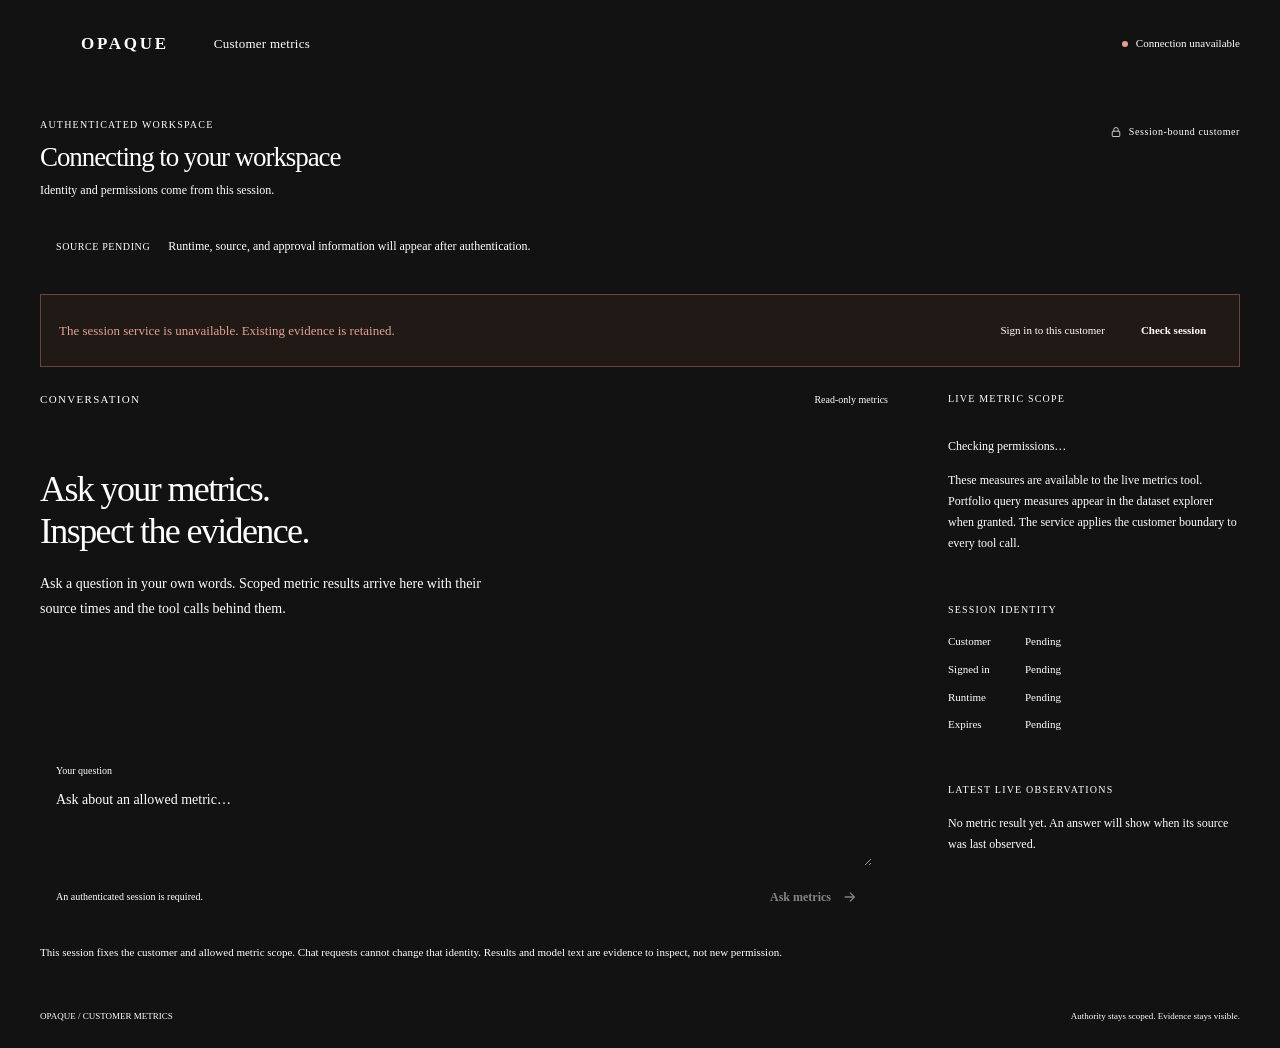
==== commit 1609c109: "feat(demo): share core brand assets Pin licensed brand assets to the public core revision so showcas" ====
--- a/crates/opaque-showcase/static/index.html
+++ b/crates/opaque-showcase/static/index.html
@@ -5,9 +5,10 @@
 <meta name="viewport" content="width=device-width, initial-scale=1">
 <title>Opaque · Bounded work &amp; portfolio metrics</title>
 <meta name="description" content="Review one bounded task, approve a synthetic metric read, and inspect the service receipt. Explore portfolio chat within its separate session limits.">
-<link rel="icon" href="data:image/svg+xml,%3Csvg xmlns=%27http://www.w3.org/2000/svg%27 viewBox=%270 0 24 24%27%3E%3Cpath fill=%27%23dcb46d%27 d=%27M2 2h20v4H2zm0 8h8v4H2zm13 0h7v4h-7zM2 18h20v4H2z%27/%3E%3C/svg%3E">
+<link rel="icon" href="/brand/opaque-mark.svg" type="image/svg+xml">
+<link rel="stylesheet" href="/brand/opaque.css">
 <style>
-:root{color-scheme:dark;--bg:#0d1117;--panel:#131a20;--raised:#192229;--line:#29343b;--text:#e5e9e4;--dim:#a1ada9;--muted:#71817e;--accent:#c2e77b;--amber:#edc27e;--red:#ffab9e;--mono:'SF Mono','Cascadia Code',Consolas,monospace;--sans:'Avenir Next',Avenir,'Segoe UI',sans-serif}
+:root,body{color-scheme:dark;--bg:var(--op-bg);--panel:var(--op-panel);--raised:var(--op-bg-soft);--line:var(--op-line);--text:var(--op-text);--dim:var(--op-text-dim);--muted:var(--op-text-dim);--accent:var(--op-accent);--amber:var(--op-accent);--red:#e2a193;--mono:var(--op-font-mono);--sans:var(--op-font-sans)}
 *{box-sizing:border-box}
 html{min-width:320px;background:var(--bg)}
 body{margin:0;color:var(--text);font-family:var(--sans);font-size:15px;line-height:1.55}
@@ -18,11 +19,11 @@
 button{color:inherit}
 button,textarea{border-radius:0}
 [hidden]{display:none!important}
-::selection{background:#c2e77b;color:#0d1117}
+::selection{background:var(--accent);color:var(--bg)}
 .shell{max-width:1480px;margin:auto;padding:0 40px}
 .topbar{min-height:88px;display:flex;align-items:center;justify-content:space-between;gap:24px;border-bottom:1px solid var(--line)}
 .brand{display:flex;align-items:center;gap:12px;min-width:0}
-.brand-mark{width:29px;height:32px;color:var(--accent);flex-shrink:0}
+.brand-mark{width:29px;height:32px;color:var(--accent);flex-shrink:0;background:currentColor;-webkit-mask:url("/brand/opaque-mark.svg") center/contain no-repeat;mask:url("/brand/opaque-mark.svg") center/contain no-repeat}
 .wordmark{font-family:var(--mono);font-size:17px;font-weight:700;letter-spacing:.11em}
 .brand-divider{height:20px;width:1px;background:var(--line);margin:0 10px}
 .product-name{color:var(--dim);font-size:13px;letter-spacing:.02em}
@@ -101,7 +102,7 @@
 .aside-section:last-child{border-bottom:0;margin-bottom:0}
 .aside-section h2{font-size:10px;font-family:var(--mono);font-weight:400;letter-spacing:.12em;text-transform:uppercase;color:var(--dim);margin:0 0 16px}
 .scope-list{display:flex;flex-wrap:wrap;gap:7px}
-.scope-badge{font-family:var(--mono);font-size:10px;line-height:1.5;color:var(--accent);background:#1e2920;border:1px solid #344330;padding:5px 8px;overflow-wrap:anywhere}
+.scope-badge{font-family:var(--mono);font-size:10px;line-height:1.5;color:var(--accent);background:var(--op-accent-soft);border:1px solid var(--line);padding:5px 8px;overflow-wrap:anywhere}
 .aside-copy{font-size:12px;color:var(--muted);line-height:1.75;margin:13px 0 0}
 .identity-facts{margin:0;display:grid;grid-template-columns:65px minmax(0,1fr);gap:10px 12px;font-size:11px;line-height:1.6}
 .identity-facts dt{color:var(--muted)}
@@ -124,9 +125,9 @@
 @media(prefers-reduced-motion:reduce){*{scroll-behavior:auto!important;transition:none!important}}
 
 /* The portfolio experience is a customer workspace; the legacy operations theme remains available. */
-body.credit-experience{color-scheme:light;--bg:#f3f5f1;--panel:#fff;--raised:#e9eee7;--line:#d7dfd5;--text:#23342b;--dim:#5d6c60;--muted:#728071;--accent:#376746;--amber:#8e692b;--red:#9d4335;background:var(--bg)}
-.credit-experience .shell{max-width:1400px}.credit-experience .topbar{min-height:76px}.credit-experience .brand-mark{color:var(--accent)}.credit-experience .wordmark{font-size:15px}.credit-experience .product-name{font-size:12px}.credit-experience .workspace-heading{margin:30px 0 22px}.credit-experience h1{font-size:32px}.credit-experience .layout{grid-template-columns:minmax(0,1fr) 340px;gap:36px}.credit-experience .provenance{background:#eaf0e7;border-color:#d4dfce;border-left-color:var(--accent);font-size:11px}.credit-experience .provenance strong{color:var(--accent)}.credit-experience .welcome{padding:33px 0 27px;max-width:620px}.credit-experience .welcome h2{font-size:32px;max-width:570px}.credit-experience .welcome p{max-width:530px}.credit-experience .suggestions{display:grid;grid-template-columns:1fr;gap:8px;margin-top:22px;max-width:570px}.credit-experience .suggestion{background:#fff;padding:13px 15px;border-color:var(--line);display:flex;justify-content:space-between;gap:18px}.credit-experience .suggestion::after{content:'↗';color:var(--accent)}.credit-experience .suggestion:hover{background:#edf2e9;border-color:#a7bba1}.credit-experience .sidebar{border-left:0;padding-left:0}.credit-experience .scope-badge{background:#edf3e8;border-color:#d3dfca;color:#3d6542}.credit-experience .composer{background:#fff}.credit-experience .speaker-mark{border-color:#bccbbc}.credit-experience .assistant .speaker-mark,.credit-experience .send-button{color:#fff}.credit-experience .result-card{border-top:3px solid #90ac7c}.credit-experience .page-error{background:#faeeea;border-color:#d8b6ac}.credit-experience .signin-link{color:var(--accent)}.credit-experience .connection[data-state=ready]{color:var(--accent)}
-.portfolio-guide{padding:0 0 24px}.guide-heading{font:10px var(--mono);letter-spacing:.08em;text-transform:uppercase;color:var(--muted);margin:0 0 10px}.boundary-questions{display:flex;flex-wrap:wrap;gap:7px}.boundary-question{font-size:11px;border:1px dashed #b8c5b3;background:transparent;padding:7px 10px;text-align:left;color:var(--dim)}.boundary-question:hover{border-style:solid;color:var(--text)}.guide-note{font-size:11px;line-height:1.7;color:var(--muted);margin:10px 0 0}.security-panel{background:#fff;border:1px solid var(--line);margin-bottom:24px}.security-heading{padding:18px 20px;border-bottom:1px solid var(--line);display:flex;justify-content:space-between;gap:12px;align-items:baseline}.security-heading h2{font-size:13px;font-weight:600;letter-spacing:-.01em;color:var(--text);margin:0}.security-heading span{font:9px var(--mono);color:var(--accent)}.security-body{padding:18px 20px}.security-intro{font-size:11px;line-height:1.7;color:var(--dim);margin:0 0 18px}.policy-facts{display:grid;grid-template-columns:67px minmax(0,1fr);gap:10px 12px;margin:0;font-size:11px}.policy-facts dt{color:var(--muted)}.policy-facts dd{margin:0;overflow-wrap:anywhere;color:var(--text)}.policy-tool{font:10px var(--mono);color:var(--accent);border-top:1px solid var(--line);padding-top:15px;margin-top:18px;overflow-wrap:anywhere}.policy-tool-label{display:block;color:var(--muted);font:9px var(--mono);margin-bottom:5px;text-transform:uppercase;letter-spacing:.06em}.custody-note{font-size:10px;line-height:1.65;color:var(--muted);margin:12px 0 0}.policy-ledger{border-top:1px solid var(--line);padding:17px 20px}.policy-ledger h3{font:10px var(--mono);letter-spacing:.05em;font-weight:400;color:var(--dim);margin:0 0 14px}.policy-event{padding:12px 0;border-top:1px solid var(--line)}.policy-event:first-child{border-top:0;padding-top:0}.policy-event-heading{display:flex;gap:9px;justify-content:space-between;align-items:baseline;font-size:11px;font-weight:600}.policy-outcome{font:9px var(--mono);text-transform:uppercase;color:var(--accent)}.policy-outcome.denied{color:var(--red)}.policy-message{font-size:11px;line-height:1.65;color:var(--dim);margin-top:6px;overflow-wrap:anywhere;white-space:pre-wrap}.policy-proof{font-size:10px;color:var(--accent);margin-top:7px}.policy-code{font:9px var(--mono);color:var(--muted);margin-top:5px;overflow-wrap:anywhere}.policy-empty{font-size:11px;color:var(--muted);line-height:1.7;margin:0}.credit-experience .aside-section{padding:0 4px 22px}.credit-experience .security-panel+.aside-section{margin-top:0}.credit-experience button:active{transform:translateY(1px)}
+body.credit-experience{color-scheme:light;--red:#a03f31;background:var(--bg)}
+.credit-experience .shell{max-width:1400px}.credit-experience .topbar{min-height:76px}.credit-experience .brand-mark{color:var(--accent)}.credit-experience .wordmark{font-size:15px}.credit-experience .product-name{font-size:12px}.credit-experience .workspace-heading{margin:30px 0 22px}.credit-experience h1{font-size:32px}.credit-experience .layout{grid-template-columns:minmax(0,1fr) 340px;gap:36px}.credit-experience .provenance{background:var(--raised);border-color:var(--line);border-left-color:var(--accent);font-size:11px}.credit-experience .provenance strong{color:var(--accent)}.credit-experience .welcome{padding:33px 0 27px;max-width:620px}.credit-experience .welcome h2{font-size:32px;max-width:570px}.credit-experience .welcome p{max-width:530px}.credit-experience .suggestions{display:grid;grid-template-columns:1fr;gap:8px;margin-top:22px;max-width:570px}.credit-experience .suggestion{background:var(--panel);padding:13px 15px;border-color:var(--line);display:flex;justify-content:space-between;gap:18px}.credit-experience .suggestion::after{content:'↗';color:var(--accent)}.credit-experience .suggestion:hover{background:var(--raised);border-color:var(--accent)}.credit-experience .sidebar{border-left:0;padding-left:0}.credit-experience .scope-badge{background:var(--raised);border-color:var(--line);color:var(--accent)}.credit-experience .composer{background:var(--panel)}.credit-experience .speaker-mark{border-color:var(--line)}.credit-experience .assistant .speaker-mark,.credit-experience .send-button{color:var(--bg)}.credit-experience .result-card{border-top:3px solid var(--accent)}.credit-experience .page-error{background:#faeeea;border-color:#d8b6ac}.credit-experience .signin-link{color:var(--accent)}.credit-experience .connection[data-state=ready]{color:var(--accent)}
+.portfolio-guide{padding:0 0 24px}.guide-heading{font:10px var(--mono);letter-spacing:.08em;text-transform:uppercase;color:var(--muted);margin:0 0 10px}.boundary-questions{display:flex;flex-wrap:wrap;gap:7px}.boundary-question{font-size:11px;border:1px dashed var(--line);background:transparent;padding:7px 10px;text-align:left;color:var(--dim)}.boundary-question:hover{border-style:solid;color:var(--text)}.guide-note{font-size:11px;line-height:1.7;color:var(--muted);margin:10px 0 0}.security-panel{background:var(--panel);border:1px solid var(--line);margin-bottom:24px}.security-heading{padding:18px 20px;border-bottom:1px solid var(--line);display:flex;justify-content:space-between;gap:12px;align-items:baseline}.security-heading h2{font-size:13px;font-weight:600;letter-spacing:-.01em;color:var(--text);margin:0}.security-heading span{font:9px var(--mono);color:var(--accent)}.security-body{padding:18px 20px}.security-intro{font-size:11px;line-height:1.7;color:var(--dim);margin:0 0 18px}.policy-facts{display:grid;grid-template-columns:67px minmax(0,1fr);gap:10px 12px;margin:0;font-size:11px}.policy-facts dt{color:var(--muted)}.policy-facts dd{margin:0;overflow-wrap:anywhere;color:var(--text)}.policy-tool{font:10px var(--mono);color:var(--accent);border-top:1px solid var(--line);padding-top:15px;margin-top:18px;overflow-wrap:anywhere}.policy-tool-label{display:block;color:var(--muted);font:9px var(--mono);margin-bottom:5px;text-transform:uppercase;letter-spacing:.06em}.custody-note{font-size:10px;line-height:1.65;color:var(--muted);margin:12px 0 0}.policy-ledger{border-top:1px solid var(--line);padding:17px 20px}.policy-ledger h3{font:10px var(--mono);letter-spacing:.05em;font-weight:400;color:var(--dim);margin:0 0 14px}.policy-event{padding:12px 0;border-top:1px solid var(--line)}.policy-event:first-child{border-top:0;padding-top:0}.policy-event-heading{display:flex;gap:9px;justify-content:space-between;align-items:baseline;font-size:11px;font-weight:600}.policy-outcome{font:9px var(--mono);text-transform:uppercase;color:var(--accent)}.policy-outcome.denied{color:var(--red)}.policy-message{font-size:11px;line-height:1.65;color:var(--dim);margin-top:6px;overflow-wrap:anywhere;white-space:pre-wrap}.policy-proof{font-size:10px;color:var(--accent);margin-top:7px}.policy-code{font:9px var(--mono);color:var(--muted);margin-top:5px;overflow-wrap:anywhere}.policy-empty{font-size:11px;color:var(--muted);line-height:1.7;margin:0}.credit-experience .aside-section{padding:0 4px 22px}.credit-experience .security-panel+.aside-section{margin-top:0}.credit-experience button:active{transform:translateY(1px)}
 @media(max-width:1050px){.credit-experience .layout{grid-template-columns:minmax(0,1fr) 290px;gap:24px}.security-body,.security-heading,.policy-ledger{padding-left:16px;padding-right:16px}}
 @media(max-width:760px){.credit-experience .layout{display:flex;flex-direction:column}.credit-experience .sidebar{display:block;border:0;padding:0}.credit-experience .security-panel{margin-top:0}.credit-experience .aside-section{margin-bottom:22px}.credit-experience .welcome h2{font-size:29px}.credit-experience h1{font-size:28px}.credit-experience .workspace-heading{margin-top:25px}.credit-experience .provenance{margin-bottom:22px}.credit-experience .conversation{min-height:0}.policy-facts{grid-template-columns:76px minmax(0,1fr)}}
 
@@ -137,12 +138,12 @@
 @media(max-width:760px){.organization-heading{gap:14px;flex-wrap:wrap}.organization-heading h2{font-size:18px}.organization-context{grid-template-columns:1fr;gap:12px}.persona-list{gap:7px}.persona-button{min-width:0;flex:1;padding:10px 12px}.sharing-control{flex-direction:column;gap:12px}.sharing-control button{max-width:none}.activity-record summary{gap:10px;flex-wrap:wrap}.activity-title{flex:1}.activity-time{margin-left:0}.activity-facts{grid-template-columns:80px minmax(0,1fr)}.activity-body{padding-left:0}.organization-panel{margin-bottom:24px}}
 @media(max-width:420px){.persona-list{display:grid;grid-template-columns:1fr}.persona-button span{display:inline;margin:0 0 0 10px}.activity-time{width:100%;padding-left:22px}.organization-badge{white-space:normal}}
 
-.dataset-explorer{border:1px solid var(--line);background:var(--panel);margin-bottom:22px;padding:16px 18px}.dataset-explorer summary{font-size:13px;font-weight:600;cursor:pointer}.dataset-label{font-size:11px;color:var(--dim);line-height:1.7;margin:12px 0}.dataset-section{margin-top:14px}.dataset-section h3{font:9px var(--mono);color:var(--muted);font-weight:400;letter-spacing:.06em;text-transform:uppercase;margin:0 0 8px}.dataset-measures{display:grid;gap:6px}.dataset-measure{font-size:11px;color:var(--dim);display:flex;justify-content:space-between;gap:12px}.dataset-measure small{font:9px var(--mono);color:var(--muted);white-space:nowrap}.dataset-dimension{font-size:11px;line-height:1.7;margin:8px 0;color:var(--dim)}.dataset-dimension strong{font-weight:500;color:var(--text);display:block}.dataset-note{font-size:10px;color:var(--muted);line-height:1.75;margin:13px 0 0}.dataset-window{font:10px var(--mono);color:var(--accent);line-height:1.8}.portfolio-result{grid-column:1/-1;min-width:0;background:var(--panel);border:1px solid var(--line);border-top:3px solid #90ac7c;padding:18px}.portfolio-result h3{font-size:15px;font-weight:500;letter-spacing:-.02em;margin:0 0 6px}.portfolio-query{font-size:11px;color:var(--dim);line-height:1.7;overflow-wrap:anywhere}.portfolio-answer{font-size:14px;color:var(--text);line-height:1.8;white-space:pre-wrap;overflow-wrap:anywhere;margin:15px 0}.portfolio-table-wrap{overflow-x:auto;max-width:100%;margin-top:16px}.portfolio-table{width:100%;border-collapse:collapse;font-size:11px;line-height:1.6;min-width:440px}.portfolio-table th{text-align:right;font-weight:500;color:var(--muted);border-bottom:1px solid var(--line);padding:9px 10px;font-size:10px;vertical-align:bottom}.portfolio-table td{text-align:right;font:11px var(--mono);color:var(--text);padding:10px;border-bottom:1px solid var(--line);vertical-align:top}.portfolio-table th:first-child,.portfolio-table td:first-child{text-align:left;padding-left:0;font-family:var(--sans)}.portfolio-table th small{display:block;font:9px var(--mono);color:var(--muted)}.portfolio-table td small{display:block;font:9px var(--mono);color:var(--muted);margin-top:4px}.portfolio-caption{font-size:10px;color:var(--muted);line-height:1.75;margin:10px 0 0}.portfolio-proof{white-space:pre-line;font:9px var(--mono);color:var(--muted);line-height:1.8;margin-top:15px;overflow-wrap:anywhere}.portfolio-charts{display:grid;grid-template-columns:repeat(2,minmax(0,1fr));gap:18px;margin-top:20px}.portfolio-chart-title{font-size:11px;color:var(--dim);margin-bottom:10px}.portfolio-bars{display:grid;grid-auto-flow:column;grid-auto-columns:minmax(0,1fr);gap:8px;align-items:end;min-height:112px}.portfolio-bar-item{min-width:0;text-align:center}.portfolio-bar-track{height:64px;display:flex;align-items:flex-end;justify-content:center;border-bottom:1px solid var(--line)}.portfolio-bar-fill{width:65%;max-width:44px;background:#90ac7c;min-height:0}.portfolio-bar-value{font:9px var(--mono);color:var(--text);margin-bottom:6px;overflow-wrap:anywhere}.portfolio-bar-label{font-size:9px;color:var(--muted);line-height:1.5;margin-top:6px;overflow-wrap:anywhere}.portfolio-empty-bar{font:10px var(--mono);color:var(--muted);padding-bottom:15px}
+.dataset-explorer{border:1px solid var(--line);background:var(--panel);margin-bottom:22px;padding:16px 18px}.dataset-explorer summary{font-size:13px;font-weight:600;cursor:pointer}.dataset-label{font-size:11px;color:var(--dim);line-height:1.7;margin:12px 0}.dataset-section{margin-top:14px}.dataset-section h3{font:9px var(--mono);color:var(--muted);font-weight:400;letter-spacing:.06em;text-transform:uppercase;margin:0 0 8px}.dataset-measures{display:grid;gap:6px}.dataset-measure{font-size:11px;color:var(--dim);display:flex;justify-content:space-between;gap:12px}.dataset-measure small{font:9px var(--mono);color:var(--muted);white-space:nowrap}.dataset-dimension{font-size:11px;line-height:1.7;margin:8px 0;color:var(--dim)}.dataset-dimension strong{font-weight:500;color:var(--text);display:block}.dataset-note{font-size:10px;color:var(--muted);line-height:1.75;margin:13px 0 0}.dataset-window{font:10px var(--mono);color:var(--accent);line-height:1.8}.portfolio-result{grid-column:1/-1;min-width:0;background:var(--panel);border:1px solid var(--line);border-top:3px solid var(--accent);padding:18px}.portfolio-result h3{font-size:15px;font-weight:500;letter-spacing:-.02em;margin:0 0 6px}.portfolio-query{font-size:11px;color:var(--dim);line-height:1.7;overflow-wrap:anywhere}.portfolio-answer{font-size:14px;color:var(--text);line-height:1.8;white-space:pre-wrap;overflow-wrap:anywhere;margin:15px 0}.portfolio-table-wrap{overflow-x:auto;max-width:100%;margin-top:16px}.portfolio-table{width:100%;border-collapse:collapse;font-size:11px;line-height:1.6;min-width:440px}.portfolio-table th{text-align:right;font-weight:500;color:var(--muted);border-bottom:1px solid var(--line);padding:9px 10px;font-size:10px;vertical-align:bottom}.portfolio-table td{text-align:right;font:11px var(--mono);color:var(--text);padding:10px;border-bottom:1px solid var(--line);vertical-align:top}.portfolio-table th:first-child,.portfolio-table td:first-child{text-align:left;padding-left:0;font-family:var(--sans)}.portfolio-table th small{display:block;font:9px var(--mono);color:var(--muted)}.portfolio-table td small{display:block;font:9px var(--mono);color:var(--muted);margin-top:4px}.portfolio-caption{font-size:10px;color:var(--muted);line-height:1.75;margin:10px 0 0}.portfolio-proof{white-space:pre-line;font:9px var(--mono);color:var(--muted);line-height:1.8;margin-top:15px;overflow-wrap:anywhere}.portfolio-charts{display:grid;grid-template-columns:repeat(2,minmax(0,1fr));gap:18px;margin-top:20px}.portfolio-chart-title{font-size:11px;color:var(--dim);margin-bottom:10px}.portfolio-bars{display:grid;grid-auto-flow:column;grid-auto-columns:minmax(0,1fr);gap:8px;align-items:end;min-height:112px}.portfolio-bar-item{min-width:0;text-align:center}.portfolio-bar-track{height:64px;display:flex;align-items:flex-end;justify-content:center;border-bottom:1px solid var(--line)}.portfolio-bar-fill{width:65%;max-width:44px;background:var(--accent);min-height:0}.portfolio-bar-value{font:9px var(--mono);color:var(--text);margin-bottom:6px;overflow-wrap:anywhere}.portfolio-bar-label{font-size:9px;color:var(--muted);line-height:1.5;margin-top:6px;overflow-wrap:anywhere}.portfolio-empty-bar{font:10px var(--mono);color:var(--muted);padding-bottom:15px}
 @media(max-width:760px){.portfolio-result{padding:14px}.portfolio-charts{grid-template-columns:1fr}.portfolio-table-wrap{margin-right:-2px}.dataset-explorer{padding:16px}.portfolio-bars{gap:6px}}
 
 /* The task review reuses the workspace palette and stays separate from chat authority. */
 .work-task{border:1px solid var(--line);border-top:3px solid var(--accent);padding:22px 24px;margin:0 0 30px;background:var(--panel);min-width:0}
-.work-heading{display:flex;align-items:flex-start;justify-content:space-between;gap:18px}.work-heading h2{font-size:23px;font-weight:500;letter-spacing:-.035em;line-height:1.25;margin:0 0 8px}.work-heading p{font-size:12px;color:var(--dim);margin:0;max-width:590px}.work-state{font:10px var(--mono);color:var(--accent);white-space:nowrap;padding:4px 0;text-transform:uppercase}.work-steps{display:flex;flex-wrap:wrap;gap:9px 21px;margin:18px 0;padding:0;list-style:none;font:10px var(--mono);color:var(--muted)}.work-steps li[aria-current=step]{color:var(--accent);font-weight:700}.work-lede{font-size:15px;line-height:1.65;color:var(--text);margin:18px 0;max-width:620px}.work-lede strong{color:var(--accent);font-weight:600}.work-scope{display:grid;grid-template-columns:repeat(3,minmax(0,1fr));gap:15px 24px;margin:20px 0}.work-scope div{min-width:0}.work-scope dt{font:9px var(--mono);color:var(--muted);margin-bottom:5px}.work-scope dd{margin:0;font-size:13px;overflow-wrap:anywhere}.work-notice,.work-note{font-size:11px;line-height:1.75;color:var(--dim);margin:14px 0 0}.work-note{color:var(--muted)}.work-review{border-top:1px solid var(--line);padding-top:13px;font-size:11px}.work-review summary{cursor:pointer;color:var(--dim)}.work-review dl{display:grid;grid-template-columns:92px minmax(0,1fr);gap:8px 14px;margin:14px 0;font-size:10px}.work-review dt{color:var(--muted)}.work-review dd{margin:0;color:var(--dim);overflow-wrap:anywhere;font-family:var(--mono)}.work-actions{display:flex;flex-wrap:wrap;align-items:center;gap:9px;margin-top:18px}.work-actions button{min-height:40px}.work-primary{background:var(--accent);color:var(--bg);border:1px solid var(--accent);padding:9px 16px;font-size:12px;font-weight:600;transition:filter .15s}.work-primary:hover:not(:disabled){filter:brightness(.94)}.work-primary:active:not(:disabled){transform:translateY(1px)}.work-error{font-size:12px;color:var(--red);line-height:1.7;overflow-wrap:anywhere;margin:14px 0 0}.work-status{font-size:11px;color:var(--dim);line-height:1.7;margin:13px 0 0}.work-receipt{margin-top:20px;padding-top:19px;border-top:1px solid var(--line)}.work-receipt h3{font-size:13px;font-weight:500;margin:0 0 13px}.work-value{font:30px var(--mono);letter-spacing:-.05em;line-height:1.3;color:var(--accent);margin:0 0 7px}.work-receipt p{font-size:11px;color:var(--dim);line-height:1.8;margin:5px 0}.work-receipt .work-hash{font:9px/1.8 var(--mono);overflow-wrap:anywhere;color:var(--muted)}.credit-experience .work-task{background:#edf2e9;border-color:#c8d7c1;border-top-color:var(--accent)}.credit-experience .work-primary{color:#fff}.work-role{font-size:12px;color:var(--dim);line-height:1.8;margin-top:16px}
+.work-heading{display:flex;align-items:flex-start;justify-content:space-between;gap:18px}.work-heading h2{font-size:23px;font-weight:500;letter-spacing:-.035em;line-height:1.25;margin:0 0 8px}.work-heading p{font-size:12px;color:var(--dim);margin:0;max-width:590px}.work-state{font:10px var(--mono);color:var(--accent);white-space:nowrap;padding:4px 0;text-transform:uppercase}.work-steps{display:flex;flex-wrap:wrap;gap:9px 21px;margin:18px 0;padding:0;list-style:none;font:10px var(--mono);color:var(--muted)}.work-steps li[aria-current=step]{color:var(--accent);font-weight:700}.work-lede{font-size:15px;line-height:1.65;color:var(--text);margin:18px 0;max-width:620px}.work-lede strong{color:var(--accent);font-weight:600}.work-scope{display:grid;grid-template-columns:repeat(3,minmax(0,1fr));gap:15px 24px;margin:20px 0}.work-scope div{min-width:0}.work-scope dt{font:9px var(--mono);color:var(--muted);margin-bottom:5px}.work-scope dd{margin:0;font-size:13px;overflow-wrap:anywhere}.work-notice,.work-note{font-size:11px;line-height:1.75;color:var(--dim);margin:14px 0 0}.work-note{color:var(--muted)}.work-review{border-top:1px solid var(--line);padding-top:13px;font-size:11px}.work-review summary{cursor:pointer;color:var(--dim)}.work-review dl{display:grid;grid-template-columns:92px minmax(0,1fr);gap:8px 14px;margin:14px 0;font-size:10px}.work-review dt{color:var(--muted)}.work-review dd{margin:0;color:var(--dim);overflow-wrap:anywhere;font-family:var(--mono)}.work-actions{display:flex;flex-wrap:wrap;align-items:center;gap:9px;margin-top:18px}.work-actions button{min-height:40px}.work-primary{background:var(--accent);color:var(--bg);border:1px solid var(--accent);padding:9px 16px;font-size:12px;font-weight:600;transition:filter .15s}.work-primary:hover:not(:disabled){filter:brightness(.94)}.work-primary:active:not(:disabled){transform:translateY(1px)}.work-error{font-size:12px;color:var(--red);line-height:1.7;overflow-wrap:anywhere;margin:14px 0 0}.work-status{font-size:11px;color:var(--dim);line-height:1.7;margin:13px 0 0}.work-receipt{margin-top:20px;padding-top:19px;border-top:1px solid var(--line)}.work-receipt h3{font-size:13px;font-weight:500;margin:0 0 13px}.work-value{font:30px var(--mono);letter-spacing:-.05em;line-height:1.3;color:var(--accent);margin:0 0 7px}.work-receipt p{font-size:11px;color:var(--dim);line-height:1.8;margin:5px 0}.work-receipt .work-hash{font:9px/1.8 var(--mono);overflow-wrap:anywhere;color:var(--muted)}.credit-experience .work-task{background:var(--raised);border-color:var(--line);border-top-color:var(--accent)}.credit-experience .work-primary{color:var(--bg)}.work-role{font-size:12px;color:var(--dim);line-height:1.8;margin-top:16px}
 @media(max-width:720px){.work-task{padding:19px 17px;margin-bottom:25px}.work-heading{flex-wrap:wrap;gap:5px}.work-heading h2{font-size:22px}.work-scope{gap:16px}.work-steps{gap:9px 14px}.work-review dl{grid-template-columns:80px minmax(0,1fr)}}
 @media(max-width:420px){.work-scope{grid-template-columns:1fr}.work-actions button{flex:1}.work-actions .retry-button{white-space:normal}.work-steps{font-size:9px}}
 /* Human approval is a focused, task-bound review surface. */
@@ -158,9 +159,6 @@
 .approval-progress{font-size:12px;line-height:1.7;color:var(--accent);margin:15px 0 0}.approval-error{font-size:12px;line-height:1.7;color:var(--red);margin:13px 0 0}.approval-footer{border-top:1px solid var(--line);padding:18px 28px;background:var(--bg)}.approval-footer p{font-size:11px;line-height:1.75;color:var(--dim);margin:0}.approval-window button:focus-visible{outline:2px solid var(--accent);outline-offset:3px}.approval-proof{font-size:11px;line-height:1.75;color:var(--accent);overflow-wrap:anywhere;margin:13px 0 0}
 @media(max-width:560px){.approval-header{padding:16px 20px}.approval-body{padding:22px 20px}.approval-body h2{font-size:28px}.approval-scope{padding:16px;gap:15px}.approval-footer{padding:16px 20px}.approval-brand span{display:none}.approval-method{padding:14px 12px}.approval-scope .approval-identity{grid-column:1/-1}}
 /* Opaque's architectural language: warm paper, amber seals, fine structural lines. */
-:root{--bg:#111310;--panel:#171b15;--raised:#20251d;--line:#333b2e;--text:#eeeee3;--dim:#b2b9a6;--muted:#929b86;--accent:#dcb46d;--amber:#dcb46d;--red:#e2a193;--sans:'Archivo','Avenir Next',Avenir,'Segoe UI',sans-serif;--mono:'IBM Plex Mono','SF Mono','Cascadia Code',Consolas,monospace}
-body.credit-experience{--bg:#f5f3ed;--panel:#fbfaf5;--raised:#eeede5;--line:#d9dacd;--text:#242921;--dim:#5e6558;--muted:#707669;--accent:#80611e;--amber:#80611e;--red:#a03f31}
-::selection{background:var(--accent);color:var(--bg)}
 .wordmark{font-family:var(--sans);font-weight:600;letter-spacing:.16em}
 .credit-experience .provenance,.credit-experience .work-task,.credit-experience .scope-badge{background:var(--raised);border-color:var(--line);border-left-color:var(--accent);color:var(--dim)}
 .credit-experience .work-task{border-top-color:var(--accent)}
@@ -223,7 +221,7 @@
 <body>
 <div class="shell">
   <header class="topbar">
-    <div class="brand"><svg class="brand-mark" viewBox="0 0 28 28" fill="none" aria-hidden="true"><path d="M2 3h24v5H2zm0 9h9v4H2zm15 0h9v4h-9zM2 20h24v5H2z" fill="currentColor"/></svg><span class="wordmark">OPAQUE</span><span class="brand-divider" aria-hidden="true"></span><span class="product-name" id="product-name">Customer metrics</span></div>
+    <div class="brand"><span class="brand-mark" aria-hidden="true"></span><span class="wordmark">OPAQUE</span><span class="brand-divider" aria-hidden="true"></span><span class="product-name" id="product-name">Customer metrics</span></div>
     <div class="connection" id="connection" data-state="loading" role="status"><span class="connection-dot"></span><span id="connection-label">Checking session</span></div>
   </header>
   <div class="workspace-heading">
@@ -1051,6 +1049,7 @@
 function renderExperience(session) {
   var experience = creditExperience(session); var context = policyContext(session);
   document.body.className = experience ? 'credit-experience' : '';
+  document.body.setAttribute('data-op-color-scheme', experience ? 'light' : 'dark');
   document.title = experience ? 'Harborlight · Portfolio intelligence · Opaque demo' : 'Opaque · Customer metrics';
   byId('send-label').textContent = experience ? 'Ask portfolio' : 'Ask metrics';
   byId('footer-product').textContent = experience ? 'OPAQUE / PORTFOLIO INTELLIGENCE' : 'OPAQUE / CUSTOMER METRICS';
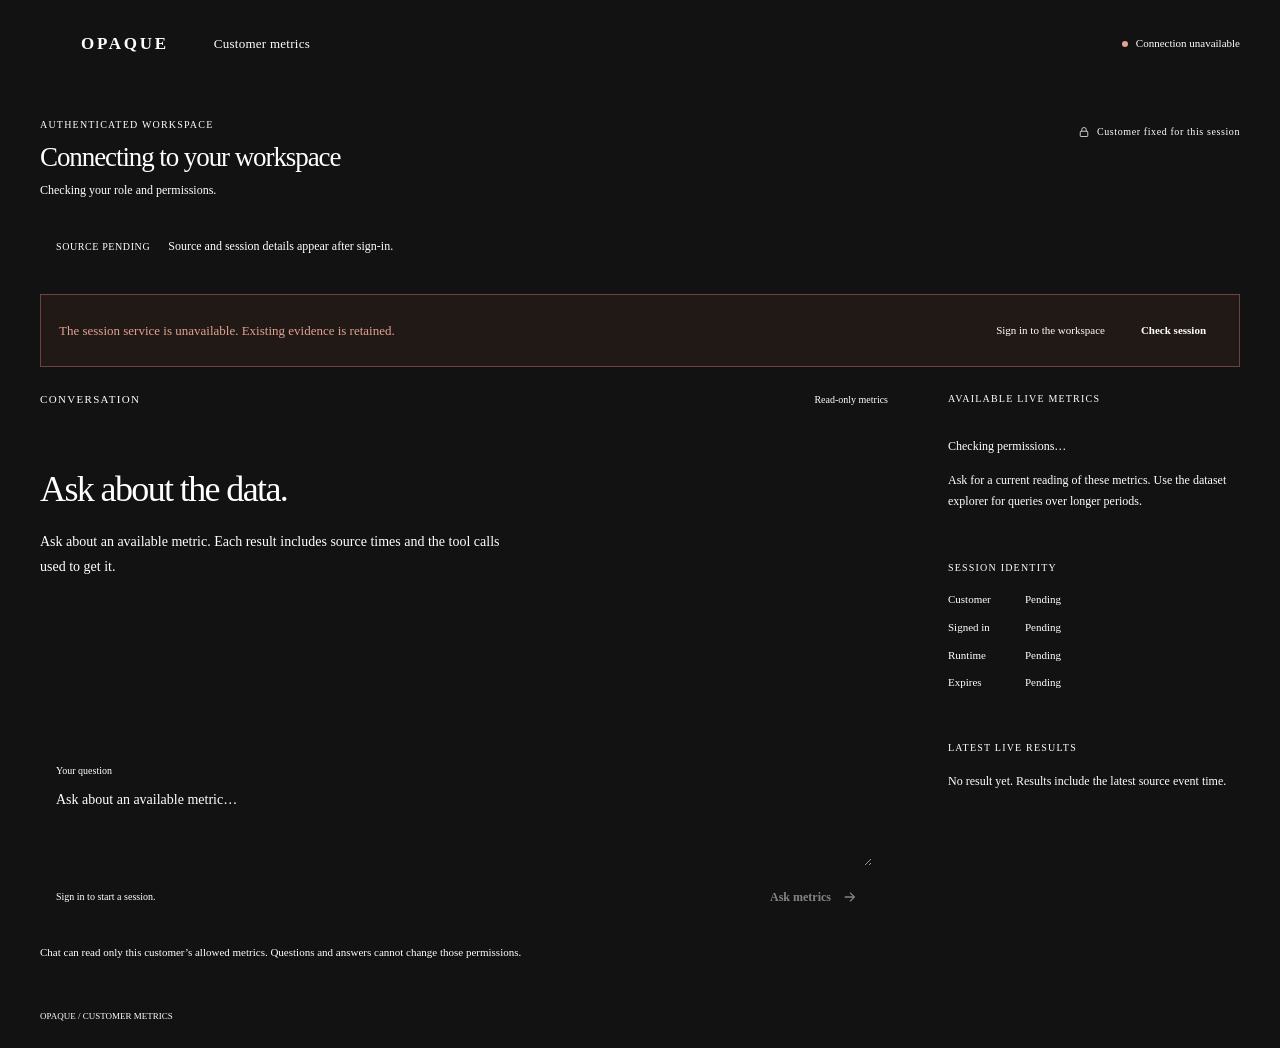
==== commit 190a6e2a: "fix(demo): clarify task flow and refresh copy" ====
--- a/crates/opaque-showcase/static/index.html
+++ b/crates/opaque-showcase/static/index.html
@@ -3,8 +3,8 @@
 <head>
 <meta charset="utf-8">
 <meta name="viewport" content="width=device-width, initial-scale=1">
-<title>Opaque · Bounded work &amp; portfolio metrics</title>
-<meta name="description" content="Review one bounded task, approve a synthetic metric read, and inspect the service receipt. Explore portfolio chat within its separate session limits.">
+<title>Opaque · Task and portfolio demo</title>
+<meta name="description" content="Review a task that reads fictional loan-application metrics. Approve it, run it once, inspect the result, then try again to see the repeat blocked.">
 <link rel="icon" href="/brand/opaque-mark.svg" type="image/svg+xml">
 <link rel="stylesheet" href="/brand/opaque.css">
 <style>
@@ -225,41 +225,41 @@
     <div class="connection" id="connection" data-state="loading" role="status"><span class="connection-dot"></span><span id="connection-label">Checking session</span></div>
   </header>
   <div class="workspace-heading">
-    <div><p class="eyebrow" id="workspace-eyebrow">Authenticated workspace</p><h1 id="customer-name">Connecting to your workspace</h1><div class="identity-caption" id="identity-caption">Identity and permissions come from this session.</div></div>
-    <div class="workspace-identity"><div class="locked-label" id="workspace-binding"><svg viewBox="0 0 16 16" fill="none" aria-hidden="true"><rect x="3" y="7" width="10" height="7" rx="1" stroke="currentColor"/><path d="M5 7V5a3 3 0 0 1 6 0v2" stroke="currentColor"/></svg> Session-bound customer</div><div class="workspace-model" id="workspace-model" hidden><span>Session model</span><strong id="workspace-model-name"></strong><small>Fixed for this session</small></div></div>
+    <div><p class="eyebrow" id="workspace-eyebrow">Authenticated workspace</p><h1 id="customer-name">Connecting to your workspace</h1><div class="identity-caption" id="identity-caption">Checking your role and permissions.</div></div>
+    <div class="workspace-identity"><div class="locked-label" id="workspace-binding"><svg viewBox="0 0 16 16" fill="none" aria-hidden="true"><rect x="3" y="7" width="10" height="7" rx="1" stroke="currentColor"/><path d="M5 7V5a3 3 0 0 1 6 0v2" stroke="currentColor"/></svg> Customer fixed for this session</div><div class="workspace-model" id="workspace-model" hidden><span>Chat model</span><strong id="workspace-model-name"></strong><small>Fixed for this session</small></div></div>
   </div>
-  <div class="provenance" id="provenance"><strong id="provenance-title">SOURCE PENDING</strong><span id="provenance-copy">Runtime, source, and approval information will appear after authentication.</span></div>
-  <div class="page-error" id="page-error" role="alert" hidden><p id="page-error-text"></p><div class="auth-actions"><a class="signin-link" id="signin" href="/auth/login">Sign in to this customer</a><button class="retry-button" id="reconnect" type="button">Check session</button></div></div>
+  <div class="provenance" id="provenance"><strong id="provenance-title">SOURCE PENDING</strong><span id="provenance-copy">Source and session details appear after sign-in.</span></div>
+  <div class="page-error" id="page-error" role="alert" hidden><p id="page-error-text"></p><div class="auth-actions"><a class="signin-link" id="signin" href="/auth/login">Sign in to the workspace</a><button class="retry-button" id="reconnect" type="button">Check session</button></div></div>
   <section class="organization-panel" id="organization-panel" hidden aria-labelledby="organization-name">
-    <div class="organization-heading"><div><p class="eyebrow">Fictional parent company</p><h2 id="organization-name"></h2><p>Explore preauthorized demo identities. Each selection activates a separate scoped identity for this workspace; it does not grant production access.</p></div><span class="organization-badge">THIS DEMO SESSION ONLY</span></div>
-    <div class="persona-list" id="persona-list" aria-label="Preauthorized demo personas"></div>
+    <div class="organization-heading"><div><p class="eyebrow">Fictional parent company</p><h2 id="organization-name"></h2><p>Switch roles to compare what each can read. These demo roles have no production access.</p></div><span class="organization-badge">THIS DEMO SESSION ONLY</span></div>
+    <div class="persona-list" id="persona-list" aria-label="Demo roles"></div>
     <div class="organization-context"><p id="organization-entitlement"></p><div class="customer-directory" id="customer-directory"></div></div>
-    <form class="support-form" id="support-form" hidden><label for="support-reason">Reason for this customer support case</label><textarea id="support-reason" maxlength="240" rows="2" placeholder="For example: investigate a reported metric discrepancy" aria-describedby="support-reason-note" required></textarea><p id="support-reason-note">Assigned customer only. Up to five minutes, within this session. Do not enter borrower information or secrets.</p><button class="retry-button" id="support-start" type="submit">Start support case</button><button class="retry-button" id="support-dismiss" type="button">Dismiss</button></form>
+    <form class="support-form" id="support-form" hidden><label for="support-reason">Why does this customer need support?</label><textarea id="support-reason" maxlength="240" rows="2" placeholder="For example: check an unexpected manual review rate" aria-describedby="support-reason-note" required></textarea><p id="support-reason-note">Access lasts up to five minutes for the assigned customer. Do not enter borrower information or secrets.</p><button class="retry-button" id="support-start" type="submit">Start support case</button><button class="retry-button" id="support-dismiss" type="button">Dismiss</button></form>
     <div class="support-case" id="support-case" hidden></div><p class="organization-error" id="organization-error" role="alert" hidden></p>
-    <div class="sharing-control" id="sharing-control"><div><h3 id="sharing-title">Question text is hidden</h3><p id="sharing-notice">Sharing is off by default. Only the customer analyst can enable sharing for subsequent accepted questions. Turning it off clears stored question text.</p></div><button class="retry-button" id="sharing-toggle" type="button" hidden>Share future question text</button></div>
+    <div class="sharing-control" id="sharing-control"><div><h3 id="sharing-title">Question text is hidden</h3><p id="sharing-notice">Sharing is off by default. Only the customer analyst can share future accepted questions. Turning it off clears stored question text.</p></div><button class="retry-button" id="sharing-toggle" type="button" hidden>Share future question text</button></div>
   </section>
   <main class="layout">
     <section class="conversation-panel" aria-labelledby="conversation-title">
       <section class="work-task" id="work-task" hidden aria-labelledby="work-title">
-        <div class="work-heading"><div><p class="eyebrow">Bounded work / interactive preview</p><h2 id="work-title">Approve one read. Inspect its receipt.</h2><p>Review exactly what this task may do before it receives authority to run.</p></div><span class="work-state" id="work-state">Checking</span></div>
-        <p class="work-role" id="work-role" hidden>This task is available to the portfolio analyst. This identity cannot approve, run or inspect its metric receipt.</p>
+        <div class="work-heading"><div><p class="eyebrow">Try a task</p><h2 id="work-title">Approve one data read.</h2><p>Review the task, approve it, run once, then try again to see the repeat blocked.</p></div><span class="work-state" id="work-state">Checking</span></div>
+        <p class="work-role" id="work-role" hidden>Switch to Portfolio analyst to approve this task, run it and inspect the result.</p>
         <div id="work-content" hidden>
-          <ol class="work-steps" aria-label="Task lifecycle"><li id="work-step-review">01 Review</li><li id="work-step-approve">02 Human approval</li><li id="work-step-run">03 Run once</li><li id="work-step-receipt">04 Receipt</li></ol>
+          <ol class="work-steps" aria-label="Task steps"><li id="work-step-review">01 Review</li><li id="work-step-approve">02 Approve</li><li id="work-step-run">03 Run once</li><li id="work-step-receipt">04 Inspect result</li></ol>
           <p class="work-lede" id="work-lede"></p>
-          <dl class="work-scope"><div><dt>Customer</dt><dd id="work-customer"></dd></div><div><dt>Acting identity</dt><dd id="work-subject"></dd></div><div><dt>Authority expires</dt><dd id="work-expiry"></dd></div></dl>
-          <details class="work-review"><summary>Inspect the exact task binding</summary><dl><dt>Operation</dt><dd id="work-operation"></dd><dt>Task</dt><dd id="work-id"></dd><dt>Manifest SHA-256</dt><dd id="work-digest"></dd><dt>Source</dt><dd id="work-source"></dd><dt>Client</dt><dd id="work-client"></dd><dt>Identity generation</dt><dd id="work-generation"></dd></dl></details>
+          <dl class="work-scope"><div><dt>Customer</dt><dd id="work-customer"></dd></div><div><dt>Demo identity</dt><dd id="work-subject"></dd></div><div><dt>Task expires</dt><dd id="work-expiry"></dd></div></dl>
+          <details class="work-review"><summary>Inspect task details</summary><dl><dt>Operation</dt><dd id="work-operation"></dd><dt>Task</dt><dd id="work-id"></dd><dt>Manifest SHA-256</dt><dd id="work-digest"></dd><dt>Source</dt><dd id="work-source"></dd><dt>Client</dt><dd id="work-client"></dd><dt>Identity generation</dt><dd id="work-generation"></dd></dl></details>
           <p class="work-notice" id="work-notice"></p>
           <p class="approval-proof" id="work-human-proof" hidden></p>
-          <div class="work-actions"><button class="work-primary" id="work-approve" type="button" hidden>Review &amp; approve</button><button class="work-primary" id="work-run" type="button" hidden>Run once</button><button class="retry-button" id="work-replay" type="button" hidden>Test replay denial</button><button class="retry-button" id="work-revoke" type="button" hidden>Revoke task</button></div>
-          <section class="work-receipt" id="work-receipt" hidden aria-labelledby="work-receipt-title"><h3 id="work-receipt-title">Service receipt · synthetic source observed</h3><div class="work-value" id="work-value"></div><p id="work-samples"></p><p id="work-times"></p><p class="work-hash" id="work-evidence"></p><p>Source response recorded by the demo service; this receipt is unsigned.</p></section>
+          <div class="work-actions"><button class="work-primary" id="work-approve" type="button" hidden>Review &amp; approve</button><button class="work-primary" id="work-run" type="button" hidden>Run once</button><button class="retry-button" id="work-replay" type="button" hidden>Try again</button><button class="retry-button" id="work-revoke" type="button" hidden>Revoke task</button></div>
+          <section class="work-receipt" id="work-receipt" hidden aria-labelledby="work-receipt-title"><h3 id="work-receipt-title">Result from the synthetic source</h3><div class="work-value" id="work-value"></div><p id="work-samples"></p><p id="work-times"></p><p class="work-hash" id="work-evidence"></p><p>The demo service recorded this source response in an unsigned receipt.</p></section>
         </div>
-        <p class="work-status" id="work-status" role="status" aria-live="polite">Checking this identity’s task access.</p><p class="work-error" id="work-error" role="alert" hidden></p>
+        <p class="work-status" id="work-status" role="status" aria-live="polite">Checking whether this role can use the task.</p><p class="work-error" id="work-error" role="alert" hidden></p>
         <div class="work-actions"><button class="retry-button" id="work-refresh" type="button">Check task status</button></div>
-        <p class="work-note">This task’s one-read limit applies to Run once; portfolio chat retains its session limits. Changing demo identity invalidates outstanding task authority.</p>
+        <p class="work-note">Chat has separate session limits. Switching roles cancels this task’s remaining permission to run.</p>
       </section>
       <div id="chat-content">
       <section class="flow-panel" id="flow-panel" data-phase="idle" data-source="unknown" hidden aria-labelledby="flow-title">
-        <div class="flow-heading"><div><p class="flow-eyebrow">Request architecture / this session</p><h2 id="flow-title">Follow the work.</h2></div><button class="flow-motion" id="flow-motion" type="button" aria-pressed="false">Pause motion</button></div>
+        <div class="flow-heading"><div><p class="flow-eyebrow">Chat request</p><h2 id="flow-title">Follow your question.</h2></div><button class="flow-motion" id="flow-motion" type="button" aria-pressed="false">Pause motion</button></div>
         <div class="flow-art" aria-hidden="true">
           <svg viewBox="0 0 660 230" fill="none">
             <path class="flow-grid" d="m40 125 270-100 305 108-277 80Zm55 21L365 45m-180 134L456 77M227 56l307 108M134 89l307 108"/>
@@ -274,49 +274,49 @@
             <path class="flow-denied-mark" d="m260 93 13 18m0-18-13 18"/>
           </svg>
         </div>
-        <ol class="flow-labels" aria-label="Observed workflow stages"><li id="flow-stage-request"><strong>01 / Request</strong><span id="flow-request">Waiting</span></li><li id="flow-stage-policy"><strong>02 / Opaque boundary</strong><span id="flow-policy">No check yet</span></li><li id="flow-stage-source"><strong>03 / Customer source</strong><span id="flow-source">Access not reported</span></li><li id="flow-stage-evidence"><strong>04 / Evidence return</strong><span id="flow-result">No result yet</span></li></ol>
-        <div class="flow-summary"><p class="flow-status" id="flow-status" role="status" aria-live="polite">Ask a question to follow its path.</p><small id="flow-signal">Waiting for session events</small></div>
-        <details class="flow-evidence"><summary>Inspect this request’s architecture &amp; events</summary><ol class="flow-trace" id="flow-trace"></ol><p class="flow-proof" id="flow-proof">Only this session’s validated events appear here.</p><p class="flow-note">Chat uses the scoped MCP boundary. The separate one-read task above uses its own confirmation and receipt. An ended answer does not establish runtime shutdown.</p></details>
+        <ol class="flow-labels" aria-label="Observed workflow stages"><li id="flow-stage-request"><strong>01 / Request</strong><span id="flow-request">Waiting</span></li><li id="flow-stage-policy"><strong>02 / Permission check</strong><span id="flow-policy">No check yet</span></li><li id="flow-stage-source"><strong>03 / Data source</strong><span id="flow-source">Access not reported</span></li><li id="flow-stage-evidence"><strong>04 / Result</strong><span id="flow-result">No result yet</span></li></ol>
+        <div class="flow-summary"><p class="flow-status" id="flow-status" role="status" aria-live="polite">Ask a question to follow its path.</p><small id="flow-signal">Waiting for a question</small></div>
+        <details class="flow-evidence"><summary>Inspect request events</summary><ol class="flow-trace" id="flow-trace"></ol><p class="flow-proof" id="flow-proof">Events appear after the service reports them and this page checks them.</p><p class="flow-note">Chat tool calls pass through Opaque’s MCP checks. The task above has its own approval and receipt. An ended answer does not confirm that the runtime has shut down.</p></details>
       </section>
       <div class="panel-heading"><h2 id="conversation-title">Conversation</h2><span class="quiet-label">Read-only metrics</span></div>
       <div class="conversation" id="conversation" aria-label="Conversation history">
-        <div class="welcome" id="welcome"><h2 id="welcome-title">Ask your metrics.<br><span>Inspect the evidence.</span></h2><p id="welcome-copy">Ask a question in your own words. Scoped metric results arrive here with their source times and the tool calls behind them.</p><div class="suggestions" id="suggestions"></div></div>
+        <div class="welcome" id="welcome"><h2 id="welcome-title">Ask about the data.</h2><p id="welcome-copy">Ask about an available metric. Each result includes source times and the tool calls used to get it.</p><div class="suggestions" id="suggestions"></div></div>
       </div>
-      <div class="portfolio-guide" id="portfolio-guide" hidden><h3 class="guide-heading">Explore the permission boundary</h3><div class="boundary-questions" id="boundary-questions"></div><p class="guide-note">These questions test access limits. The demo does not expose borrower records or make lending decisions.</p></div>
-      <aside class="pilot-invitation" id="pilot-invitation" hidden aria-label="Optional Opaque pilot"><p>Have a task you still keep from your agent?<a href="/#pilot-result">Discuss a pilot →</a></p><small>Optional. Return to the pilot form in this browser; your demo session stays with you.</small></aside>
-      <form class="composer" id="composer"><div class="clarification-context" id="clarification-context" hidden><p id="clarification-question"></p><button class="clarification-reset" id="new-question" type="button">New question</button></div><label for="message">Your question</label><textarea id="message" name="message" rows="3" maxlength="2000" placeholder="Ask about an allowed metric…" required disabled></textarea><p class="composer-error" id="composer-error" role="alert" hidden></p><div class="composer-bottom"><span class="composer-hint" id="composer-hint">Waiting for an authenticated session.</span><button class="send-button" id="send" type="submit" disabled><span id="send-label">Ask metrics</span> <svg viewBox="0 0 16 16" fill="none" aria-hidden="true"><path d="M2 8h11M8 3l5 5-5 5" stroke="currentColor" stroke-width="1.5"/></svg></button><button class="stop-button" id="stop" type="button" hidden><span class="stop-square"></span>Stop</button></div></form>
-      <p class="scope-caption">This session fixes the customer and allowed metric scope. Chat requests cannot change that identity. Results and model text are evidence to inspect, not new permission.</p>
+      <div class="portfolio-guide" id="portfolio-guide" hidden><h3 class="guide-heading">Try an unavailable request</h3><div class="boundary-questions" id="boundary-questions"></div><p class="guide-note">Use these questions to see how the demo handles requests outside the available data.</p></div>
+      <aside class="pilot-invitation" id="pilot-invitation" hidden aria-label="Optional Opaque pilot"><p>Have a task you want your agent to run?<a href="/#pilot-result">Discuss a pilot →</a></p><small>The form opens in this browser and keeps your demo session.</small></aside>
+      <form class="composer" id="composer"><div class="clarification-context" id="clarification-context" hidden><p id="clarification-question"></p><button class="clarification-reset" id="new-question" type="button">New question</button></div><label for="message">Your question</label><textarea id="message" name="message" rows="3" maxlength="2000" placeholder="Ask about an available metric…" required disabled></textarea><p class="composer-error" id="composer-error" role="alert" hidden></p><div class="composer-bottom"><span class="composer-hint" id="composer-hint">Waiting for your session.</span><button class="send-button" id="send" type="submit" disabled><span id="send-label">Ask metrics</span> <svg viewBox="0 0 16 16" fill="none" aria-hidden="true"><path d="M2 8h11M8 3l5 5-5 5" stroke="currentColor" stroke-width="1.5"/></svg></button><button class="stop-button" id="stop" type="button" hidden><span class="stop-square"></span>Stop</button></div></form>
+      <p class="scope-caption">Chat can read only this customer’s allowed metrics. Questions and answers cannot change those permissions.</p>
       </div>
       <div class="role-notice" id="role-notice" hidden><h2 id="role-notice-title"></h2><p id="role-notice-copy"></p></div>
-      <section class="activity-panel" id="activity-panel" hidden aria-labelledby="activity-title"><div class="activity-heading"><h2 id="activity-title">Organization activity</h2><button class="retry-button" id="activity-refresh" type="button">Refresh activity</button></div><p class="activity-caption" id="activity-caption">Server-filtered requests from this demo session only. Other visitors’ activity and customer metric values are not included.</p><div class="activity-status" id="activity-status" role="status">Waiting for authorized activity.</div><div id="activity-records"></div></section>
+      <section class="activity-panel" id="activity-panel" hidden aria-labelledby="activity-title"><div class="activity-heading"><h2 id="activity-title">Organization activity</h2><button class="retry-button" id="activity-refresh" type="button">Refresh activity</button></div><p class="activity-caption" id="activity-caption">Requests from this demo session only. Customer metric values and other visitors’ activity are excluded.</p><div class="activity-status" id="activity-status" role="status">Waiting for activity.</div><div id="activity-records"></div></section>
     </section>
     <aside class="sidebar" aria-label="Session and metric evidence">
       <details class="dataset-explorer" id="dataset-explorer" hidden open><summary>Explore this dataset</summary><p class="dataset-label" id="dataset-label"></p><div class="dataset-section"><h3>Available measures</h3><div class="dataset-measures" id="dataset-measures"></div></div><div class="dataset-section"><h3>Segments you can ask about</h3><div id="dataset-dimensions"></div></div><div class="dataset-section"><h3>Time &amp; views</h3><div class="dataset-window" id="dataset-windows"></div><p class="dataset-note" id="dataset-coverage"></p></div><p class="dataset-note" id="dataset-entitlement"></p></details>
-      <section class="security-panel" id="security-panel" hidden aria-labelledby="security-title"><div class="security-heading"><h2 id="security-title">Opaque policy layer</h2><span>SERVER ENFORCED</span></div><div class="security-body"><p class="security-intro">The assistant answers your question. Opaque checks this demo session’s customer and allowed tools. This profile is configured for portfolio monitoring.</p><dl class="policy-facts"><dt>Customer</dt><dd id="policy-customer">Pending</dd><dt>Demo role</dt><dd id="policy-persona">Pending</dd><dt>Profile purpose</dt><dd id="policy-purpose">Pending</dd><dt>Dataset</dt><dd id="policy-dataset">Pending</dd><dt>Policy</dt><dd id="policy-id">Pending</dd></dl><div class="policy-tool"><span class="policy-tool-label">Allowed MCP tool</span><span id="policy-tool">Pending</span></div><p class="custody-note">Source credentials stay with the service. The model can receive authorized aggregate evidence.</p></div><div class="policy-ledger"><h3>Latest request · policy evidence</h3><div id="policy-decisions"><p class="policy-empty">No request yet. Decisions appear only when the service reports a check.</p></div></div></section>
-      <section class="aside-section"><h2>Live metric scope</h2><div class="scope-list" id="scope-list"><span class="aside-copy">Checking permissions…</span></div><p class="aside-copy">These measures are available to the live metrics tool. Portfolio query measures appear in the dataset explorer when granted. The service applies the customer boundary to every tool call.</p></section>
+      <section class="security-panel" id="security-panel" hidden aria-labelledby="security-title"><div class="security-heading"><h2 id="security-title">Chat permissions</h2><span>SERVER ENFORCED</span></div><div class="security-body"><p class="security-intro">Opaque checks the customer and allowed tools before the assistant can read portfolio data.</p><dl class="policy-facts"><dt>Customer</dt><dd id="policy-customer">Pending</dd><dt>Demo role</dt><dd id="policy-persona">Pending</dd><dt>Purpose</dt><dd id="policy-purpose">Pending</dd><dt>Dataset</dt><dd id="policy-dataset">Pending</dd><dt>Policy</dt><dd id="policy-id">Pending</dd></dl><div class="policy-tool"><span class="policy-tool-label">Allowed MCP tool</span><span id="policy-tool">Pending</span></div><p class="custody-note">Source credentials stay with the service. The model can receive authorized aggregate evidence.</p></div><div class="policy-ledger"><h3>Latest permission checks</h3><div id="policy-decisions"><p class="policy-empty">Ask a question to see the service’s permission checks.</p></div></div></section>
+      <section class="aside-section"><h2>Available live metrics</h2><div class="scope-list" id="scope-list"><span class="aside-copy">Checking permissions…</span></div><p class="aside-copy">Ask for a current reading of these metrics. Use the dataset explorer for queries over longer periods.</p></section>
       <section class="aside-section"><h2>Session identity</h2><dl class="identity-facts"><dt>Customer</dt><dd id="customer-id">Pending</dd><dt>Signed in</dt><dd id="subject-name">Pending</dd><dt>Runtime</dt><dd id="runtime-name">Pending</dd><dt>Expires</dt><dd id="session-expiry">Pending</dd></dl></section>
-      <section class="aside-section"><h2>Latest live observations</h2><div id="latest-metrics"><p class="aside-copy">No metric result yet. An answer will show when its source was last observed.</p></div></section>
+      <section class="aside-section"><h2>Latest live results</h2><div id="latest-metrics"><p class="aside-copy">No result yet. Results include the latest source event time.</p></div></section>
     </aside>
   </main>
-  <footer class="footer"><span id="footer-product">OPAQUE / CUSTOMER METRICS</span><span>Authority stays scoped. Evidence stays visible.</span></footer>
+  <footer class="footer"><span id="footer-product">OPAQUE / CUSTOMER METRICS</span></footer>
 </div>
 <dialog class="approval-window" id="approval-window" aria-labelledby="approval-title" aria-describedby="approval-intro">
   <header class="approval-header"><div class="approval-brand">OPAQUE<span>HUMAN APPROVAL</span></div><button class="approval-close" id="approval-close" type="button" aria-label="Cancel approval">×</button></header>
   <div class="approval-body">
     <div class="approval-quantity">One task · one source read</div>
-    <h2 id="approval-title" tabindex="-1">Your approval.<br>This work only.</h2>
+    <h2 id="approval-title" tabindex="-1">Approve this task.</h2>
     <p class="approval-lede" id="approval-lede"></p>
-    <p class="approval-intro" id="approval-intro">Authenticate to approve this exact task. Opaque checks your proof before granting its single-use authority.</p>
-    <dl class="approval-scope"><div class="approval-identity"><dt>Acting demo identity</dt><dd id="approval-subject"></dd></div><div><dt>Authority expires</dt><dd id="approval-expiry"></dd></div></dl>
-    <details class="approval-binding"><summary>Review customer, source &amp; task binding</summary><dl><dt>Customer</dt><dd id="approval-customer"></dd><dt>Source</dt><dd id="approval-source"></dd><dt>Task</dt><dd id="approval-task-id"></dd><dt>Manifest SHA-256</dt><dd id="approval-digest"></dd></dl></details>
-    <p class="approval-check" id="approval-check" role="status">Checking the reviewed manifest…</p>
+    <p class="approval-intro" id="approval-intro">Verify your identity to approve this task. You will choose Run once separately to start the read.</p>
+    <dl class="approval-scope"><div class="approval-identity"><dt>Acting demo identity</dt><dd id="approval-subject"></dd></div><div><dt>Task expires</dt><dd id="approval-expiry"></dd></div></dl>
+    <details class="approval-binding"><summary>Inspect customer, source &amp; task details</summary><dl><dt>Customer</dt><dd id="approval-customer"></dd><dt>Source</dt><dd id="approval-source"></dd><dt>Task</dt><dd id="approval-task-id"></dd><dt>Manifest SHA-256</dt><dd id="approval-digest"></dd></dl></details>
+    <p class="approval-check" id="approval-check" role="status">Checking the task details…</p>
     <fieldset class="approval-methods"><legend>Choose how to approve</legend>
       <button class="approval-method" id="approval-passkey" type="button" disabled><svg viewBox="0 0 24 24" fill="none" aria-hidden="true"><path d="M14 9a5 5 0 1 0-4 4.9L13 17h3v3h4v-4l-6.1-6.1A5 5 0 0 0 14 9Z" stroke="currentColor" stroke-width="1.5"/><circle cx="8" cy="8" r="1" fill="currentColor"/></svg><span><strong>Passkey or FIDO2 security key</strong><small id="approval-passkey-note">Use your device, password manager or hardware key.</small></span><span class="approval-arrow" aria-hidden="true">↗</span></button>
-      <button class="approval-method" id="approval-oauth" type="button" disabled><svg viewBox="0 0 24 24" fill="none" aria-hidden="true"><path d="M12 3 4 6v6c0 4 4 7 8 9 4-2 8-5 8-9V6l-8-3Z" stroke="currentColor" stroke-width="1.5"/><path d="m8 12 3 3 5-6" stroke="currentColor" stroke-width="1.5"/></svg><span><strong id="approval-oauth-title">Continue with GitHub</strong><small id="approval-oauth-note">Confirm with the connected identity provider.</small></span><span class="approval-arrow" aria-hidden="true">↗</span></button>
+      <button class="approval-method" id="approval-oauth" type="button" disabled><svg viewBox="0 0 24 24" fill="none" aria-hidden="true"><path d="M12 3 4 6v6c0 4 4 7 8 9 4-2 8-5 8-9V6l-8-3Z" stroke="currentColor" stroke-width="1.5"/><path d="m8 12 3 3 5-6" stroke="currentColor" stroke-width="1.5"/></svg><span><strong id="approval-oauth-title">Continue with GitHub</strong><small id="approval-oauth-note">Verify your GitHub identity to approve this task.</small></span><span class="approval-arrow" aria-hidden="true">↗</span></button>
     </fieldset>
     <p class="approval-progress" id="approval-progress" role="status" aria-live="polite"></p><p class="approval-error" id="approval-error" role="alert" hidden></p>
   </div>
-  <footer class="approval-footer"><p>Human authentication is real. Harborlight and its data are synthetic. A temporary demo passkey proves control of your authenticator, not employment or customer membership. Approval does not run the task.</p></footer>
+  <footer class="approval-footer"><p>Identity verification is real; Harborlight and its data are synthetic. A temporary demo passkey proves control of your authenticator. It does not verify employment or customer membership.</p></footer>
 </dialog>
 <script>
 'use strict';
@@ -341,14 +341,12 @@
 function metricLabel(name) { return name === 'manual_review_rate_percent' ? 'manual review rate' : name; }
 function renderLede(el, manifest, customer, consumed, seconds) {
   el.textContent = '';
-  el.appendChild(document.createTextNode('Reads '));
+  el.appendChild(document.createTextNode('Read '));
   el.appendChild(node('strong', null, metricLabel(manifest.metrics[0])));
   el.appendChild(document.createTextNode(' for '));
   el.appendChild(node('strong', null, customer));
-  if (consumed) { el.appendChild(document.createTextNode(' — already used. This task cannot run again.')); return; }
-  el.appendChild(document.createTextNode(', ' + (manifest.max_uses === 1 ? 'once' : manifest.max_uses + ' times') + ', over a ' + manifest.window_secs + '-second window, '));
-  el.appendChild(node('strong', null, seconds ? seconds + 's left to act' : 'deadline reached'));
-  el.appendChild(document.createTextNode('.'));
+  el.appendChild(document.createTextNode(' ' + (manifest.max_uses === 1 ? 'once' : manifest.max_uses + ' times') + ', using a ' + manifest.window_secs + '-second data window.'));
+  if (consumed) el.appendChild(document.createTextNode(' The single attempt has been used; this task cannot run again.'));
 }
 function scopeMetrics(session) { return Array.isArray(session.allowed_metrics) ? session.allowed_metrics.map(function(metric) { return typeof metric === 'string' ? {id:metric,label:metric} : metric; }).filter(function(metric) { return metric && typeof metric.id === 'string'; }) : []; }
 function datasetContext(session) {
@@ -368,12 +366,12 @@
   byId('dataset-label').textContent = dataset.label || dataset.id;
   byId('dataset-measures').replaceChildren();
   dataset.measures.forEach(function(item) { var row = node('div','dataset-measure'); row.appendChild(node('span','',item.label)); row.appendChild(node('small','',item.unit)); byId('dataset-measures').appendChild(row); });
-  if (!dataset.measures.length) byId('dataset-measures').appendChild(node('p','dataset-note','No portfolio measures granted to this identity.'));
+  if (!dataset.measures.length) byId('dataset-measures').appendChild(node('p','dataset-note','This role cannot query portfolio measures.'));
   byId('dataset-dimensions').replaceChildren();
   dataset.dimensions.forEach(function(item) { var row = node('p','dataset-dimension'); row.appendChild(node('strong','',friendlyDimension(item.id))); row.appendChild(node('span','',item.values.map(function(value) { return value.label; }).join(' · '))); byId('dataset-dimensions').appendChild(row); });
   byId('dataset-windows').textContent = dataset.windows_secs.map(periodLabel).join(' · ');
-  byId('dataset-coverage').textContent = 'Synthetic seeded history + live events. ' + dataset.views.map(function(view) { return view[0].toUpperCase() + view.slice(1); }).join(', ') + '. Only complete windows are returned; each result shows its exact period and history coverage.';
-  byId('dataset-entitlement').textContent = dataset.can_query && canChat() ? 'Ask in your own words. The service validates the measures, segments, window and customer for every portfolio query.' : 'Dataset metadata only. This identity does not currently have portfolio query access.';
+  byId('dataset-coverage').textContent = 'Synthetic history and live events. ' + dataset.views.map(function(view) { return view[0].toUpperCase() + view.slice(1); }).join(', ') + '. Results cover complete periods and show their start and end times.';
+  byId('dataset-entitlement').textContent = dataset.can_query && canChat() ? 'Each query is checked against the allowed customer, measures, segments and time period.' : 'You can inspect this dataset’s structure. This role cannot query its data.';
 }
 function isTestSession(session) { return [session.approval_mode,session.runtime && session.runtime.kind,session.source && session.source.kind].some(function(value) { return /test|fixture|stub|synthetic|insecure/i.test(value || ''); }); }
 function sourceLabel(value) { return typeof value === 'string' ? value : value && (value.label || value.kind) || 'Unavailable'; }
@@ -438,7 +436,7 @@
   byId('clarification-question').textContent = state.clarification ? 'Answering your previous question: ' + state.clarification.question : '';
   byId('composer-error').textContent = state.composerError || '';
   byId('composer-error').hidden = !state.composerError;
-  byId('composer-hint').textContent = state.controller ? 'Receiving scoped results. Stop closes this stream.' : authorized ? state.clarification ? 'Your original question and this clarification will be sent together.' : 'Enter to send · Shift + Enter for a new line' : state.session ? 'This identity does not currently have customer chat access.' : 'An authenticated session is required.';
+  byId('composer-hint').textContent = state.controller ? 'Receiving results. Stop closes this stream.' : authorized ? state.clarification ? 'Your original question and this clarification will be sent together.' : 'Enter to send · Shift + Enter for a new line' : state.session ? 'This role cannot use customer chat.' : 'Sign in to start a session.';
 }
 function clearClarification() { state.clarification = null; state.composerError = null; byId('clarification-context').hidden = true; byId('clarification-question').textContent = ''; }
 function startNewQuestion() { clearClarification(); updateComposer(); byId('message').focus(); }
@@ -463,7 +461,7 @@
 }
 function startFlow(turn) {
   cancelFlowMotion();
-  state.flow = {turn:turn,identityKey:state.identityKey,phase:'request',status:'Connecting this request…',request:'Started in this browser',policy:'No check yet',source:'Access not reported',result:'No result yet',sourceAccess:null,hasResult:false,tool:null,reason:null,events:[]};
+  state.flow = {turn:turn,identityKey:state.identityKey,phase:'request',status:'Sending your question…',request:'Started in this browser',policy:'No check yet',source:'Access not reported',result:'No result yet',sourceAccess:null,hasResult:false,tool:null,reason:null,events:[]};
   renderFlow();
 }
 function flowIsCurrent(turn) {
@@ -480,7 +478,7 @@
   panel.dataset.phase = flow ? flow.phase : 'idle';
   panel.dataset.source = flow && flow.sourceAccess === true ? 'reported' : 'unknown';
   byId('flow-status').textContent = flow ? flow.status : 'Ask a question to follow its path.';
-  byId('flow-signal').textContent = flow && flow.events.length ? 'Updated ' + clockText(flow.events[flow.events.length-1].at) : 'Waiting for session events';
+  byId('flow-signal').textContent = flow && flow.events.length ? 'Updated ' + clockText(flow.events[flow.events.length-1].at) : flow ? 'Waiting for a response' : 'Waiting for a question';
   ['request','policy','source','result'].forEach(function(key) { byId('flow-' + key).textContent = flow ? flow[key] : {request:'Waiting',policy:'No check yet',source:'Access not reported',result:'No result yet'}[key]; });
   byId('flow-stage-request').dataset.confirmed = String(!!flow);
   byId('flow-stage-policy').dataset.confirmed = String(!!flow && flow.policy === 'Allowed check reported');
@@ -488,7 +486,7 @@
   byId('flow-stage-evidence').dataset.confirmed = String(!!flow && flow.hasResult);
   byId('flow-trace').replaceChildren();
   if (flow) flow.events.forEach(function(event) { var item = node('li');item.appendChild(node('time','',clockText(event.at)));item.appendChild(node('span','',event.text));byId('flow-trace').appendChild(item); });
-  byId('flow-proof').textContent = flow ? 'tool = ' + (flow.tool || 'not reported') + '\nsource_accessed = ' + (flow.sourceAccess === null ? 'not reported' : String(flow.sourceAccess)) + (flow.reason ? '\nlatest policy reason = ' + flow.reason : '') : 'Only this session’s validated events appear here.';
+  byId('flow-proof').textContent = flow ? 'tool = ' + (flow.tool || 'not reported') + '\nsource_accessed = ' + (flow.sourceAccess === null ? 'not reported' : String(flow.sourceAccess)) + (flow.reason ? '\nlatest policy reason = ' + flow.reason : '') : 'Events appear after the service reports them and this page checks them.';
   byId('flow-motion').textContent = state.flowPaused ? 'Resume motion' : 'Pause motion';
   byId('flow-motion').setAttribute('aria-pressed',String(state.flowPaused));
 }
@@ -499,9 +497,9 @@
   if (type === 'status') {
     if (stoppedPhase) return;
     if (data.message === 'Selecting an authorized metrics tool…' && !flow.tool && !flow.hasResult) {
-      flow.request = 'Tool selection reported';flow.status = 'Selecting an authorized tool…';recordFlow('Service started tool selection.');motion = 'request';
+      flow.request = 'Tool selection reported';flow.status = 'Choosing an available tool…';recordFlow('Service started tool selection.');motion = 'request';
     } else if (data.message === 'Explaining the latest authorized snapshot…' && flow.hasResult) {
-      flow.status = 'Explaining the authorized evidence…';recordFlow('Service is explaining the received snapshot.');
+      flow.status = 'Explaining the result…';recordFlow('Service is explaining the received snapshot.');
     } else return;
   } else if (type === 'policy') {
     // Caller has already validated tenant, policy, tool and phase in receivePolicy.
@@ -509,30 +507,30 @@
     flow.tool = data.tool;
     if (data.outcome === 'denied') {
       cancelFlowMotion();
-      flow.phase = 'denied';flow.policy = 'Denied check reported';flow.status = 'Stopped at the reported policy check.';
+      flow.phase = 'denied';flow.policy = 'Denied check reported';flow.status = 'The permission check blocked this request.';
       if (flow.sourceAccess !== true) { flow.sourceAccess = data.source_accessed === false ? false : null;flow.source = data.source_accessed === false ? 'No access at denied check' : 'Access not reported'; }
       recordFlow('Policy denied this check. ' + (data.source_accessed === false ? 'No source access at this check.' : 'Source access not established by this check.'));
     } else {
-      flow.policy = 'Allowed check reported';flow.phase = 'policy';flow.status = 'Scope check reported by Opaque.';
-      if (data.phase === 'source_read' && data.source_accessed === true) { flow.sourceAccess = true;flow.source = 'Source evidence received';flow.phase = 'source';flow.status = 'Authorized source evidence received.'; }
+      flow.policy = 'Allowed check reported';flow.phase = 'policy';flow.status = 'Opaque reported a passed permission check.';
+      if (data.phase === 'source_read' && data.source_accessed === true) { flow.sourceAccess = true;flow.source = 'Source evidence received';flow.phase = 'source';flow.status = 'Allowed source data received.'; }
       recordFlow({request_check:'Request policy',tool_check:'Tool scope',source_read:'Source evidence'}[data.phase] + ' · allowed');
     }
   } else if (type === 'tool') {
     var context = policyContext(state.session), tools = context && Array.isArray(context.allowed_tools) ? context.allowed_tools : context ? [context.allowed_tool] : [];
     if (!tools.includes(data.name) || !['request','complete'].includes(data.phase)) return;
     flow.tool = data.name;
-    if (data.phase === 'request') { flow.request = 'Tool call requested';flow.status = 'Scoped call requested. Awaiting source evidence.';recordFlow('MCP tool call requested; source access is not yet established.');motion = 'source'; }
+    if (data.phase === 'request') { flow.request = 'Tool call requested';flow.status = 'Tool call requested. Waiting for source data.';recordFlow('MCP tool call requested; source access is not yet established.');motion = 'source'; }
     else recordFlow('MCP tool completion reported.');
   } else if (type === 'result' || type === 'portfolio_result') {
     // These handlers run only after the existing result validation succeeds.
-    flow.hasResult = true;flow.phase = 'evidence';flow.result = 'Validated result received';flow.status = 'Permitted evidence is ready to inspect.';recordFlow('Validated ' + (type === 'portfolio_result' ? 'portfolio' : 'metric') + ' evidence received.');motion = 'evidence';
+    flow.hasResult = true;flow.phase = 'evidence';flow.result = 'Validated result received';flow.status = 'The result is ready to inspect.';recordFlow('Validated ' + (type === 'portfolio_result' ? 'portfolio' : 'metric') + ' evidence received.');motion = 'evidence';
   } else if (type === 'error' || type === 'interrupted') {
     cancelFlowMotion();
-    if (flow.phase !== 'denied') { flow.phase = 'interrupted';flow.status = 'Request interrupted. Last evidence retained.';if (flow.sourceAccess !== true) flow.source = 'Source outcome unconfirmed'; }
+    if (flow.phase !== 'denied') { flow.phase = 'interrupted';flow.status = 'Request interrupted. Received results are kept.';if (flow.sourceAccess !== true) flow.source = 'Source outcome unconfirmed'; }
     recordFlow(flow.phase === 'denied' ? 'Request ended after the denied check.' : 'The stream ended without a confirmed successful outcome.');
   } else if (type === 'done') {
     if (turn.failed || flow.phase === 'denied' || flow.phase === 'interrupted') return;
-    flow.phase = 'complete';flow.request = 'Answer ended';flow.status = flow.hasResult ? 'Answer complete. Evidence retained.' : 'Answer ended. No source result was reported.';
+    flow.phase = 'complete';flow.request = 'Answer ended';flow.status = flow.hasResult ? 'Answer complete. Inspect the result below.' : 'Answer ended. No source result was reported.';
     recordFlow('Application answer ended; runtime shutdown is a separate signal.');
   } else return;
   // A late validated result can be retained without turning a failed stream into success.
@@ -555,7 +553,7 @@
   clearActivity('Session unavailable. Check the session before requesting activity.');
   byId('organization-panel').hidden = true;
   setConnection('Session unavailable','error');
-  showPageError(message || 'This session has expired. Reauthenticate through the trusted sign-in flow, then check the session again.');
+  showPageError(message || 'This session has expired. Sign in again, then choose Check session.');
   updateComposer();
 }
 function creditExperience(session) { return session && session.experience && session.experience.kind === 'credit_portfolio' ? session.experience : null; }
@@ -574,7 +572,7 @@
 function clearActivity(message) {
   state.activityRevision += 1; state.activitySignature = null;
   byId('activity-records').replaceChildren();
-  byId('activity-status').textContent = message || 'Waiting for authorized activity.';
+  byId('activity-status').textContent = message || 'Waiting for activity.';
   byId('activity-status').className = 'activity-status';
 }
 function organizationError(message) { byId('organization-error').textContent = message || ''; byId('organization-error').hidden = !message; }
@@ -585,9 +583,9 @@
   if (!org) return;
   byId('organization-name').textContent = org.display_name || org.id;
   var persona = org.membership.persona_id;
-  byId('identity-caption').textContent = org.membership.label + ' · Preauthorized demo identity';
+  byId('identity-caption').textContent = org.membership.label + ' · Demo role';
   byId('policy-persona').textContent = org.membership.label;
-  if (!org.can_query || !org.data_entitlement.allowed) byId('policy-tool').textContent = 'No customer metric tool entitlement';
+  if (!org.can_query || !org.data_entitlement.allowed) byId('policy-tool').textContent = 'No customer metric access';
   byId('persona-list').replaceChildren();
   (Array.isArray(org.personas) ? org.personas : []).forEach(function(item) {
     if (!['customer_analyst','engineer','support'].includes(item.id)) return;
@@ -597,7 +595,7 @@
     button.appendChild(node('span','',item.id === 'engineer' ? 'Activity metadata' : item.id === 'support' ? 'Assigned customer · timed case' : 'Customer aggregates'));
     button.addEventListener('click',function() { choosePersona(item.id); }); byId('persona-list').appendChild(button);
   });
-  byId('organization-entitlement').textContent = persona === 'engineer' ? 'This identity’s activity grant permits inspection. This identity has no customer metric entitlement.' : 'Customer data entitlement: ' + (org.data_entitlement.display_name || org.data_entitlement.tenant_id) + ' · ' + (canChat() ? 'Read-only aggregates' : 'No active chat access');
+  byId('organization-entitlement').textContent = persona === 'engineer' ? 'This role can inspect request activity, but cannot read customer metrics.' : 'Customer access: ' + (org.data_entitlement.display_name || org.data_entitlement.tenant_id) + ' · ' + (canChat() ? 'Read-only aggregates' : 'No active chat access');
   byId('customer-directory').replaceChildren();
   (Array.isArray(org.customers) ? org.customers : []).forEach(function(item) {
     var entry = node('span'); entry.appendChild(node('strong','',item.display_name || item.id));
@@ -605,22 +603,22 @@
     byId('customer-directory').appendChild(entry);
   });
   var visibility = org.content_visibility || {};
-  byId('sharing-title').textContent = visibility.sharing_enabled === true ? 'Future question sharing is enabled' : 'Question text is hidden by default';
-  byId('sharing-notice').textContent = visibility.notice || 'Only the customer analyst can share subsequent accepted questions. Turning sharing off clears stored question text.';
+  byId('sharing-title').textContent = visibility.sharing_enabled === true ? 'Future accepted questions will be shared' : 'Question text is hidden';
+  byId('sharing-notice').textContent = visibility.notice || 'Only the customer analyst can share future accepted questions. Turning sharing off clears stored question text.';
   byId('sharing-toggle').hidden = visibility.can_change !== true;
   byId('sharing-toggle').textContent = visibility.sharing_enabled === true ? 'Stop sharing & clear stored text' : 'Share future question text';
   byId('sharing-toggle').disabled = state.organizationBusy;
   byId('support-start').disabled = state.organizationBusy;
   byId('activity-refresh').disabled = state.organizationBusy || state.activityLoading;
-  byId('activity-caption').textContent = persona === 'customer_analyst' ? 'Your requests in this demo session. The service filters activity to this authenticated analyst identity.' : 'Server-filtered requests for this demo session’s assigned customer. Other visitors’ activity and customer metric values are not included.';
+  byId('activity-caption').textContent = persona === 'customer_analyst' ? 'Your requests in this demo session.' : 'Requests for the assigned customer in this demo session. Customer metric values and other visitors’ activity are excluded.';
   if (persona === 'engineer') {
     byId('chat-content').hidden = true; byId('role-notice').hidden = false;
-    byId('role-notice-title').textContent = 'Inspect the request path.';
-    byId('role-notice-copy').textContent = 'Review the model, scoped tool calls, and policy outcomes for this demo. Question text appears only when the customer has explicitly shared it. Customer chat and metric access are unavailable to this engineer identity.';
+    byId('role-notice-title').textContent = 'Inspect request activity.';
+    byId('role-notice-copy').textContent = 'Inspect the model, tool calls and permission checks. Question text appears only if the analyst shares it. This engineer role cannot use customer chat or read metrics.';
   } else if (!canChat()) {
     byId('role-notice').hidden = false;
-    byId('role-notice-title').textContent = 'A current support case is required.';
-    byId('role-notice-copy').textContent = 'Select Customer support and provide a reason to request a new case for the assigned customer. Customer data access remains closed until the service confirms it.';
+    byId('role-notice-title').textContent = 'Start a support case to continue.';
+    byId('role-notice-copy').textContent = 'Choose Customer support and enter a reason. Access opens only after the service confirms the case for the assigned customer.';
   }
   updateSupportCase();
 }
@@ -655,7 +653,7 @@
 }
 async function changeOrganization(path, body) {
   if (!state.session || state.organizationBusy) return;
-  state.organizationBusy = true; clearFlow(); organizationError(null); clearActivity('Confirming the requested organization change…'); clearWorkTask(); renderWorkTask();
+  state.organizationBusy = true; clearFlow(); organizationError(null); clearActivity('Checking the requested role or sharing change…'); clearWorkTask(); renderWorkTask();
   if (state.controller) state.controller.abort();
   renderOrganization(); updateComposer();
   try {
@@ -702,7 +700,7 @@
   if (!valid) {
     if (approval.controller) approval.controller.abort();
     if (approval.popup) approval.popup.close();
-    byId('approval-progress').textContent = 'This review expired or its authority changed. Close the window and check task status.';
+    byId('approval-progress').textContent = 'The task expired or its permissions changed. Close this window and check task status.';
   }
 }
 function closeApproval() {
@@ -727,23 +725,23 @@
   byId('approval-source').textContent = task.manifest.source_id;
   byId('approval-task-id').textContent = task.task_id;
   byId('approval-digest').textContent = task.manifest_sha256;
-  byId('approval-check').textContent = 'Checking the reviewed manifest…';
+  byId('approval-check').textContent = 'Checking the task details…';
   byId('approval-progress').textContent = ''; approvalError(null);
-  byId('approval-passkey-note').textContent = 'Checking authenticator availability…';
-  byId('approval-oauth-note').textContent = 'Checking identity provider…';
+  byId('approval-passkey-note').textContent = 'Checking passkey support…';
+  byId('approval-oauth-note').textContent = 'Checking GitHub sign-in…';
   dialog.showModal(); byId('approval-title').focus(); renderApproval();
   try {
     await reviewApprovalManifest(task);
     if (!approvalCurrent(revision)) return;
-    byId('approval-check').textContent = 'Manifest matches · one-read bounds checked locally with WASM';
+    byId('approval-check').textContent = 'Task details match · one-read limit verified in this browser';
     var response = await fetch('/api/work-task/approval',{credentials:'same-origin',headers:{Accept:'application/json'},cache:'no-store'});
     var caps = await response.json();
     if (!approvalCurrent(revision)) return;
     if (!response.ok) throw new Error('Approval methods could not be confirmed. Close this window and try again.');
     approval.capabilities = caps; approval.ready = true;
-    byId('approval-passkey-note').textContent = !caps.passkey || !caps.passkey.available ? 'Passkey verification is not configured for this demo.' : typeof PublicKeyCredential === 'undefined' || typeof navigator === 'undefined' || !navigator.credentials ? 'WebAuthn is unavailable in this browser. Use HTTPS and a current browser.' : 'Use your device, password manager or FIDO2 security key. First use creates a demo passkey.';
+    byId('approval-passkey-note').textContent = !caps.passkey || !caps.passkey.available ? 'Passkey approval is unavailable in this demo.' : typeof PublicKeyCredential === 'undefined' || typeof navigator === 'undefined' || !navigator.credentials ? 'WebAuthn is unavailable in this browser. Use HTTPS and a current browser.' : 'Use your device, password manager or FIDO2 security key. First use creates a demo passkey.';
     byId('approval-oauth-title').textContent = caps.oauth && caps.oauth.kind === 'oidc' ? 'Continue with GitHub via Dex' : 'Continue with GitHub';
-    byId('approval-oauth-note').textContent = caps.oauth && caps.oauth.available ? (caps.oauth.kind === 'oidc' ? 'Authenticate through the connected Dex identity provider.' : 'Verify your GitHub identity. No repository or email access is requested.') : 'GitHub login is not connected yet. Passkey approval is available separately.';
+    byId('approval-oauth-note').textContent = caps.oauth && caps.oauth.available ? (caps.oauth.kind === 'oidc' ? 'Authenticate through the connected Dex identity provider.' : 'Verify your GitHub identity. No repository or email access is requested.') : 'GitHub sign-in is unavailable. Check the passkey option above.';
   } catch (error) { if (approval.open && approval.revision === revision) approvalError(error.message); }
   finally { renderApproval(); }
 }
@@ -778,7 +776,7 @@
   if (!approvalCurrent(revision)) return;
   var checked = validateWorkTask(value);
   if (checked.task_id !== approval.task.task_id || checked.manifest_sha256 !== approval.task.manifest_sha256 || checked.state !== 'approved' || !checked.approval || !['webauthn','oidc','github_oauth'].includes(checked.approval.kind)) throw new Error('The service did not confirm human approval for the reviewed task.');
-  approval.submitted = false; state.workTask = checked; state.workNotice = 'Opaque verified your human approval. The source read starts only when you choose Run once.';
+  approval.submitted = false; state.workTask = checked; state.workNotice = 'Approval verified. Choose Run once to start the read.';
   closeApproval(); renderWorkTask(); byId('work-run').focus();
 }
 async function approveWithPasskey() {
@@ -821,7 +819,7 @@
   var popup = window.open('about:blank','opaque-human-approval','popup,width=520,height=720');
   if (!popup) { approvalError('Allow popups for this site, then select GitHub again.'); return; }
   approval.popup = popup; approval.busy = true; approvalError(null); renderApproval();
-  byId('approval-progress').textContent = 'Preparing task-bound GitHub login…';
+  byId('approval-progress').textContent = 'Preparing GitHub sign-in for this task…';
   try {
     await reviewApprovalManifest(approval.task);
     if (!approvalCurrent(revision)) { popup.close(); return; }
@@ -839,7 +837,7 @@
   approval.transaction = null; approval.popup.close(); approval.popup = null;
   try {
     if (data.error || typeof data.code !== 'string' || !data.code || data.code.length > 8192) throw new Error('The identity provider did not complete authentication. No task approval was submitted.');
-    approval.submitted = true; byId('approval-progress').textContent = 'Opaque is verifying your identity and the exact task binding…';
+    approval.submitted = true; byId('approval-progress').textContent = 'Opaque is verifying your identity and approval for this task…';
     var finished = await approvalPost('finish',Object.assign(approvalReference(approval.task),{transaction_id:data.state,code:data.code,state:data.state}));
     acceptHumanApproval(finished,revision);
   } catch (error) { if (approval.open && approval.revision === revision) { approvalError(error.message); byId('approval-progress').textContent = approval.submitted ? 'Check task status to confirm the final outcome.' : ''; } }
@@ -862,8 +860,8 @@
 }
 function validateWorkTask(value) {
   var org = organizationContext(state.session), manifest = value && value.manifest;
-  if (!canWorkTask() || !value || value.simulation !== true || typeof value.task_id !== 'string' || !/^[0-9a-f]{8}-[0-9a-f]{4}-[0-9a-f]{4}-[0-9a-f]{4}-[0-9a-f]{12}$/.test(value.task_id) || typeof value.manifest_sha256 !== 'string' || !/^[0-9a-f]{64}$/.test(value.manifest_sha256) || !['planned','approved','reserved','completed','unknown','revoked','expired'].includes(value.state) || typeof value.consumed !== 'boolean' || typeof value.notice !== 'string' || !manifest || manifest.operation !== 'metrics.aggregate.read' || manifest.tenant_id !== state.customerId || manifest.subject !== state.session.subject.id || typeof manifest.client_id !== 'string' || !manifest.client_id || typeof manifest.source_id !== 'string' || manifest.source_id !== state.session.source.label || !Array.isArray(manifest.metrics) || manifest.metrics.length !== 1 || manifest.metrics[0] !== 'manual_review_rate_percent' || manifest.window_secs !== 60 || manifest.max_uses !== 1 || !Number.isSafeInteger(manifest.created_at) || !Number.isSafeInteger(manifest.expires_at) || manifest.expires_at <= manifest.created_at || manifest.expires_at - manifest.created_at > 300 || dateValue(manifest.expires_at).getTime() > dateValue(state.session.expires_at).getTime() || !Number.isSafeInteger(manifest.persona_generation) || manifest.persona_generation < 1) throw new Error('The task did not match this analyst’s bounded scope. It was not displayed.');
-  if (manifest.persona_generation !== org.generation && (value.state !== 'revoked' || value.receipt !== null)) throw new Error('The task belongs to an earlier identity generation. Its authority and receipt were not displayed.');
+  if (!canWorkTask() || !value || value.simulation !== true || typeof value.task_id !== 'string' || !/^[0-9a-f]{8}-[0-9a-f]{4}-[0-9a-f]{4}-[0-9a-f]{4}-[0-9a-f]{12}$/.test(value.task_id) || typeof value.manifest_sha256 !== 'string' || !/^[0-9a-f]{64}$/.test(value.manifest_sha256) || !['planned','approved','reserved','completed','unknown','revoked','expired'].includes(value.state) || typeof value.consumed !== 'boolean' || typeof value.notice !== 'string' || !manifest || manifest.operation !== 'metrics.aggregate.read' || manifest.tenant_id !== state.customerId || manifest.subject !== state.session.subject.id || typeof manifest.client_id !== 'string' || !manifest.client_id || typeof manifest.source_id !== 'string' || manifest.source_id !== state.session.source.label || !Array.isArray(manifest.metrics) || manifest.metrics.length !== 1 || manifest.metrics[0] !== 'manual_review_rate_percent' || manifest.window_secs !== 60 || manifest.max_uses !== 1 || !Number.isSafeInteger(manifest.created_at) || !Number.isSafeInteger(manifest.expires_at) || manifest.expires_at <= manifest.created_at || manifest.expires_at - manifest.created_at > 300 || dateValue(manifest.expires_at).getTime() > dateValue(state.session.expires_at).getTime() || !Number.isSafeInteger(manifest.persona_generation) || manifest.persona_generation < 1) throw new Error('The task did not match this analyst’s permissions. It was not displayed.');
+  if (manifest.persona_generation !== org.generation && (value.state !== 'revoked' || value.receipt !== null)) throw new Error('The task belongs to an earlier role selection. Its controls and result were not displayed.');
   if (value.approval !== null && (!value.approval || !['synthetic_demo_confirmation','webauthn','oidc','github_oauth'].includes(value.approval.kind) || !Number.isSafeInteger(value.approval.approved_at) || value.approval.approved_at < manifest.created_at || value.approval.approved_at > manifest.expires_at)) throw new Error('The service returned an invalid task approval.');
   if (value.approval && ['webauthn','oidc','github_oauth'].includes(value.approval.kind)) {
     var verification = value.approval.verification;
@@ -889,7 +887,7 @@
   byId('work-error').hidden = !allowed || !state.workError;
   byId('work-error').textContent = allowed ? state.workError || '' : '';
   byId('work-state').textContent = state.organizationBusy ? 'Checking identity' : !allowed ? 'Analyst only' : task ? task.state : 'Awaiting status';
-  byId('work-status').textContent = state.organizationBusy ? 'Confirming the identity change. Earlier task evidence has been cleared.' : !allowed ? 'Task authority and metric receipts are restricted to the analyst identity.' : state.workBusy ? 'Waiting for the service. No automatic execution retry is made.' : state.workLoading ? 'Checking the task’s persisted state…' : state.workNotice || (task ? {planned:'Review the scope above, then open the human approval window.',approved:'Opaque recorded this task’s approval. Run once starts the source read.',reserved:'The one-read allowance is consumed. The service has not reported a completed result.',completed:'The service reported a completed source read. Test replay denial to inspect the one-use boundary.',unknown:'The allowance is consumed and the outcome is uncertain. This task cannot be run again.',revoked:'The service revoked this task. It cannot be approved or run again.',expired:'The service reported that this task expired. It cannot be approved or run again.'}[task.state] : 'Check task status to retrieve this identity’s preview task.');
+  byId('work-status').textContent = state.organizationBusy ? 'Checking the new role. The previous task result has been cleared.' : !allowed ? 'Only the portfolio analyst can use this task and inspect its result.' : state.workBusy ? 'Waiting for the service. The task will not retry automatically.' : state.workLoading ? 'Checking task status…' : state.workNotice || (task ? {planned:'Check the task details, then choose Review & approve.',approved:'Approval recorded. Choose Run once to start the read.',reserved:'The single attempt has been used. A completed result has not been reported.',completed:'The read completed. Inspect the result, then choose Try again to see the repeat blocked.',unknown:'The result is unconfirmed, and the single attempt has been used. This task cannot run again.',revoked:'This task was revoked. It cannot be approved or run again.',expired:'This task expired. It cannot be approved or run again.'}[task.state] : 'Choose Check task status to load this role’s task.');
   if (!allowed || !task) { byId('work-receipt').hidden = true; return; }
   var manifest = task.manifest, deadline = dateValue(manifest.expires_at).getTime(), seconds = Math.max(0,Math.ceil((deadline-Date.now())/1000));
   byId('work-operation').textContent = 'Read one aggregate snapshot';
@@ -953,12 +951,12 @@
     if (!response.ok) {
       if (response.status >= 400 && response.status < 500) {
         if (response.status === 409 && action === 'execute' && task.state === 'completed' && task.consumed) {
-          state.workNotice = 'Replay request denied. The recorded task remains consumed.' + (value.error && typeof value.error.code === 'string' ? ' Service response: ' + value.error.code + '.' : '') + (value.error && typeof value.error.message === 'string' ? ' ' + value.error.message : '');
+          state.workNotice = 'Repeat blocked. This task’s single attempt is still used.' + (value.error && typeof value.error.code === 'string' ? ' Service response: ' + value.error.code + '.' : '') + (value.error && typeof value.error.message === 'string' ? ' ' + value.error.message : '');
           return;
         }
         if (response.status === 403) state.workTask = null;
         state.workError = 'Service denied this request' + (value.error && typeof value.error.code === 'string' ? ' · ' + value.error.code : '') + '. ' + (value.error && value.error.message || 'Check the current task status.');
-        state.workNotice = 'The service did not grant this action. Check task status for the current persisted state.';
+        state.workNotice = 'The service blocked this action. Choose Check task status for the latest state.';
         return;
       }
       throw new Error('The service could not confirm this action.');
@@ -969,7 +967,7 @@
   } catch (error) {
     if (revision !== state.workRevision || identityKey !== state.identityKey) return;
     state.workTask = null; state.workError = error.message;
-    state.workNotice = 'The action outcome is not confirmed. Check task status before continuing. No automatic execution retry is made.';
+    state.workNotice = 'The action outcome is not confirmed. Check task status before continuing. The task will not retry automatically.';
   } finally { if (revision === state.workRevision) { state.workBusy = false; renderWorkTask(); } }
 }
 
@@ -983,13 +981,13 @@
   var received = value && value.organization;
   if (!org || !received || value.scope !== 'this_lease_only' || received.id !== org.id || received.generation !== org.generation || !received.membership || received.membership.subject !== org.membership.subject || received.membership.persona_id !== org.membership.persona_id || !received.data_entitlement || received.data_entitlement.tenant_id !== state.customerId || !Array.isArray(value.records) || value.records.length > 100) throw new Error('Activity did not match this authenticated organization scope. It was not displayed.');
   organizationContext(Object.assign({},state.session,{organization:received}));
-  if (received.membership.persona_id !== received.active_persona_id || (received.membership.persona_id === 'support' && !supportCaseValid(received))) throw new Error('This persona no longer has current activity access. Check the session or renew the support case.');
+  if (received.membership.persona_id !== received.active_persona_id || (received.membership.persona_id === 'support' && !supportCaseValid(received))) throw new Error('This role can no longer view activity. Check the session or renew the support case.');
   if (value.records.some(function(record) { return !record || record.tenant_id !== state.customerId || typeof record.request_id !== 'string' || !['hidden','shared_by_customer'].includes(record.question_visibility) || (record.question_visibility === 'hidden' && record.question_text != null) || (record.question_text != null && (typeof record.question_text !== 'string' || record.question_text.length > 2000)); })) throw new Error('Activity contained an invalid customer or question visibility binding. It was not displayed.');
   state.session.organization = received; renderOrganization(); updateComposer();
   var signature = JSON.stringify(value.records);
   if (signature !== state.activitySignature) {
     state.activitySignature = signature; byId('activity-records').replaceChildren();
-    if (!value.records.length) byId('activity-records').appendChild(node('p','activity-empty','No requests are visible to this identity yet. Ask an authorized portfolio question as the analyst, then inspect its activity.'));
+    if (!value.records.length) byId('activity-records').appendChild(node('p','activity-empty','No requests yet. Ask a portfolio question as the analyst, then return here to inspect its activity.'));
     value.records.forEach(function(record) {
       var card = node('details','activity-record'); var summary = node('summary');
       summary.appendChild(node('span','activity-title',record.kind === 'chat' ? 'Portfolio question' : record.kind || 'Scoped request'));
@@ -998,7 +996,7 @@
       var content = node('div','activity-body'); var facts = node('dl','activity-facts');
       [['Identity',record.persona_id + ' · ' + record.subject],['Model',record.model],['Tool',record.tool || 'No tool reported'],['Metric scope',Array.isArray(record.metrics) && record.metrics.length ? record.metrics.join(', ') : 'None reported'],['Tool calls',record.tool_calls],['Source',activitySource(record)],['Window',record.window_secs == null ? 'Not reported' : record.window_secs + 's'],['Reason',record.reason_code || 'None reported'],['Request',record.request_id]].forEach(function(pair) { facts.appendChild(node('dt','',pair[0])); facts.appendChild(node('dd','',textValue(pair[1]))); });
       content.appendChild(facts);
-      var question = node('div','activity-question'); question.appendChild(node('h3','',record.question_visibility === 'shared_by_customer' ? 'Question shared by customer' : 'Question text concealed'));
+      var question = node('div','activity-question'); question.appendChild(node('h3','',record.question_visibility === 'shared_by_customer' ? 'Question shared by customer' : 'Question text hidden'));
       question.appendChild(node('p','',record.question_visibility === 'shared_by_customer' && typeof record.question_text === 'string' ? record.question_text : 'Question text was not shared or has been cleared.'));
       question.appendChild(node('div','activity-hash',(Number.isInteger(record.question_bytes) ? record.question_bytes + ' bytes' : 'Length unavailable') + (record.question_sha256 ? ' · SHA-256 ' + record.question_sha256 : '')));
       content.appendChild(question); card.appendChild(content); byId('activity-records').appendChild(card);
@@ -1023,7 +1021,7 @@
   } finally { state.activityLoading = false; byId('activity-refresh').disabled = state.organizationBusy; }
 }
 function fillQuestion(text) { clearClarification(); byId('message').value = String(text); updateComposer(); byId('message').focus(); }
-function resetPolicyEvidence() { state.policyEvents = []; byId('policy-decisions').replaceChildren(node('p','policy-empty','Waiting for this request’s policy checks. No source access claim has been made.')); }
+function resetPolicyEvidence() { state.policyEvents = []; byId('policy-decisions').replaceChildren(node('p','policy-empty','Waiting for permission checks. Source access has not been reported.')); }
 function policyProof(event) {
   if (event.source_accessed === true) return 'Authorized source evidence received';
   if (event.source_accessed === false) return event.outcome === 'denied' ? 'No source access at this denied check' : 'No source access at this check';
@@ -1050,31 +1048,31 @@
   var experience = creditExperience(session); var context = policyContext(session);
   document.body.className = experience ? 'credit-experience' : '';
   document.body.setAttribute('data-op-color-scheme', experience ? 'light' : 'dark');
-  document.title = experience ? 'Harborlight · Portfolio intelligence · Opaque demo' : 'Opaque · Customer metrics';
+  document.title = experience ? 'Harborlight · Portfolio demo · Opaque' : 'Opaque · Customer metrics';
   byId('send-label').textContent = experience ? 'Ask portfolio' : 'Ask metrics';
-  byId('footer-product').textContent = experience ? 'OPAQUE / PORTFOLIO INTELLIGENCE' : 'OPAQUE / CUSTOMER METRICS';
+  byId('footer-product').textContent = experience ? 'OPAQUE / PORTFOLIO DEMO' : 'OPAQUE / CUSTOMER METRICS';
   byId('portfolio-guide').hidden = !experience; byId('security-panel').hidden = !experience;
-  byId('product-name').textContent = experience ? 'Portfolio intelligence' : 'Customer metrics';
+  byId('product-name').textContent = experience ? 'Portfolio demo' : 'Customer metrics';
   byId('workspace-eyebrow').textContent = experience ? (session.customer.display_name || session.customer.id) + ' · fictional customer' : 'Authenticated workspace';
-  byId('welcome-title').replaceChildren(node('span','',experience ? 'Understand your application pipeline.' : 'Ask your metrics. Inspect the evidence.'));
-  byId('welcome-copy').textContent = experience ? datasetContext(session) ? 'Compare channels, follow regional trends, or examine processing time by product. Ask in your own words; each answer is grounded in this customer’s authorized aggregate evidence.' : 'Watch application activity and review signals across your portfolio. Every answer is limited to this demo customer’s authorized aggregate metrics.' : 'Ask a question in your own words. Scoped metric results arrive here with their source times and the tool calls behind them.';
+  byId('welcome-title').replaceChildren(node('span','',experience ? 'Ask about loan applications.' : 'Ask about the data.'));
+  byId('welcome-copy').textContent = experience ? datasetContext(session) ? 'Compare channels, follow regional trends or check processing time by product. Choose a question below or write your own.' : 'Ask about application activity, processing time or manual reviews. Choose a question below or write your own.' : 'Ask about an available metric. Each result includes source times and the tool calls used to get it.';
   byId('conversation-title').textContent = experience ? 'Portfolio assistant' : 'Conversation';
-  byId('message').placeholder = experience ? 'Ask about your credit application portfolio…' : 'Ask about an allowed metric…';
+  byId('message').placeholder = experience ? 'Ask about your credit application portfolio…' : 'Ask about an available metric…';
   if (!experience) return;
-  byId('customer-name').textContent = experience.title || 'Portfolio intelligence';
-  byId('identity-caption').textContent = (experience.persona || 'Demo analyst') + ' · Temporary scoped demo session';
+  byId('customer-name').textContent = experience.title || 'Portfolio demo';
+  byId('identity-caption').textContent = (experience.persona || 'Demo analyst') + ' · Temporary demo session';
   byId('provenance-title').textContent = 'SYNTHETIC PORTFOLIO';
-  byId('provenance-copy').textContent = 'Fictional lender and synthetic application events. Runtime: ' + sourceLabel(session.runtime) + '. No real borrower records or lending decisions. ' + (datasetContext(session) ? 'Portfolio queries use seeded history and live events, with complete-window evidence.' : 'Initial rolling windows may be partial.');
+  byId('provenance-copy').textContent = 'Fictional lender and synthetic application events. No real borrower records or lending decisions. ' + (datasetContext(session) ? 'Portfolio queries use synthetic history and live events, and return complete periods.' : 'Initial rolling windows may be partial.');
   byId('policy-customer').textContent = session.customer.display_name || session.customer.id;
   byId('policy-customer').title = session.customer.id;
   byId('policy-persona').textContent = context && context.persona || 'Not reported';
   byId('policy-purpose').textContent = context && context.purpose || 'Not reported';
   byId('policy-dataset').textContent = experience.dataset || 'Not reported';
   byId('policy-id').textContent = context && context.policy_id || 'Not reported';
-  byId('policy-tool').textContent = context && Array.isArray(context.allowed_tools) ? context.allowed_tools.join(' · ') || 'No customer tool entitlement' : context && context.allowed_tool || 'Not reported';
+  byId('policy-tool').textContent = context && Array.isArray(context.allowed_tools) ? context.allowed_tools.join(' · ') || 'No customer tool access' : context && context.allowed_tool || 'Not reported';
   byId('boundary-questions').replaceChildren();
   ['Show borrower names and SSNs','Compare with another lender','Show average credit score'].forEach(function(question) {var button = node('button','boundary-question',question);button.type='button';button.addEventListener('click',function(){fillQuestion(question);});byId('boundary-questions').appendChild(button);});
-  state.policyEvents=[];byId('policy-decisions').replaceChildren(node('p','policy-empty','No request yet. Decisions appear only when the service reports a check.'));
+  state.policyEvents=[];byId('policy-decisions').replaceChildren(node('p','policy-empty','Ask a question to see the service’s permission checks.'));
   if (context && context.latest_decision) receivePolicy(null,context.latest_decision);
 }
 function renderPilotInvitation() {
@@ -1091,7 +1089,7 @@
   datasetContext(session);
   if (!scopeMetrics(session).length && (!org || org.can_chat)) throw new Error('The server did not provide a complete authenticated customer scope.');
   var expires = validDate(session.expires_at);
-  if (!expires || expires.getTime() <= Date.now()) throw new Error('The authenticated session has expired. Sign in again through the trusted flow.');
+  if (!expires || expires.getTime() <= Date.now()) throw new Error('This session has expired. Sign in again.');
   var identityKey = session.customer.id + ':' + session.subject.id + ':' + (org ? org.id + ':' + org.generation : 'customer');
   if (state.identityKey && state.identityKey !== identityKey) { if (state.controller) state.controller.abort(); clearConversation(); clearActivity(); clearWorkTask(); byId('support-form').hidden = true; }
   state.identityKey = identityKey;
@@ -1115,7 +1113,7 @@
   byId('scope-list').replaceChildren();
   var metrics = scopeMetrics(session);
   metrics.forEach(function(metric) { var badge = node('span','scope-badge',metric.label || metric.id); badge.title = metric.description || metric.id; byId('scope-list').appendChild(badge); });
-  if (!metrics.length) byId('scope-list').appendChild(node('p','aside-copy','No customer metric entitlement for this identity.'));
+  if (!metrics.length) byId('scope-list').appendChild(node('p','aside-copy','This role cannot read customer metrics.'));
   byId('suggestions').replaceChildren();
   var suggestions = Array.isArray(session.suggested_questions) ? session.suggested_questions.slice(0,datasetContext(session) ? 6 : 3) : metrics.slice(0,2).map(function(metric) { return 'Show me ' + (metric.label || metric.id).toLowerCase() + '.'; });
   suggestions.forEach(function(text) {
@@ -1139,10 +1137,10 @@
   setConnection('Checking session','loading');
   try {
     var response = await fetch('/api/session',{credentials:'same-origin',headers:{Accept:'application/json'},cache:'no-store'});
-    if (response.status === 401) { expireSession('No active customer session. Sign in to this customer to continue. The sign-in service identifies any fixture or test ceremony.'); return; }
+    if (response.status === 401) { expireSession('No active session. Sign in to the workspace to continue.'); return; }
     if (!response.ok) throw new Error('The session service is unavailable. Existing evidence is retained.');
     renderSession(await response.json()); loadActivity(); loadWorkTask();
-  } catch (error) { state.session = null; clearClarification(); clearFlow(); clearWorkTask(); renderWorkTask(); clearActivity('Session authority could not be confirmed.'); byId('organization-panel').hidden = true; setConnection('Connection unavailable','error'); showPageError(error.message); updateComposer(); }
+  } catch (error) { state.session = null; clearClarification(); clearFlow(); clearWorkTask(); renderWorkTask(); clearActivity('Session permissions could not be confirmed.'); byId('organization-panel').hidden = true; setConnection('Connection unavailable','error'); showPageError(error.message); updateComposer(); }
   finally { byId('reconnect').disabled = false; }
 }
 function addMessage(kind, text) {
@@ -1158,10 +1156,10 @@
 function addTurn() {
   if (creditExperience(state.session)) resetPolicyEvidence();
   var turn = addMessage('assistant','');
-  turn.status = node('div','request-status','Connecting to the scoped agent…'); turn.status.setAttribute('role','status'); turn.element.insertBefore(turn.status,turn.body);
+  turn.status = node('div','request-status','Connecting to the assistant…'); turn.status.setAttribute('role','status'); turn.element.insertBefore(turn.status,turn.body);
   turn.results = node('div','result-grid'); turn.element.insertBefore(turn.results,turn.body);
   turn.evidence = node('details','evidence'); turn.evidence.hidden = true;
-  turn.summary = node('summary','','Tool & evidence trail'); turn.evidence.appendChild(turn.summary);
+  turn.summary = node('summary','','Tools & source details'); turn.evidence.appendChild(turn.summary);
   turn.trail = node('ol','trail'); turn.evidence.appendChild(turn.trail); turn.element.appendChild(turn.evidence);
   turn.cards = new Map(); turn.done = false; turn.failed = false; turn.events = 0; turn.answer = ''; turn.pilotEvidence = false;
   turn.identityKey = state.identityKey;
@@ -1174,7 +1172,7 @@
   if (detail) content.appendChild(node('div','trail-detail',detail));
   if (evidenceId) content.appendChild(node('div','evidence-id','Evidence · ' + evidenceId));
   item.appendChild(content); turn.trail.appendChild(item); turn.events += 1;
-  turn.summary.textContent = 'Tool & evidence trail · ' + turn.events + ' events'; turn.evidence.hidden = false;
+  turn.summary.textContent = 'Tools & source details · ' + turn.events + ' events'; turn.evidence.hidden = false;
 }
 function metricTime(result) {
   var line = node('div','result-time');
@@ -1268,15 +1266,15 @@
 }
 function handleEvent(turn, type, data) {
   if (!data || typeof data !== 'object' || turn.done) return;
-  if (type === 'status') turn.status.textContent = data.message || 'Working within this session scope…';
+  if (type === 'status') turn.status.textContent = data.message || 'Working on your question…';
   else if (type === 'interpretation') { turn.body.textContent = 'Interpreting your question: ' + String(data.text || ''); turn.status.textContent = 'Investigating with up to ' + String(data.query_count || 1) + ' authorized queries'; }
   else if (type === 'tool') addEvidence(turn,(data.name || 'Scoped tool') + (data.phase ? ' · ' + data.phase : ''),data.message || '',data.evidence_id,data.observed_at);
   else if (type === 'policy') receivePolicy(turn,data);
   else if (type === 'result') receiveResult(turn,data);
   else if (type === 'portfolio_result') receivePortfolioResult(turn,data);
   else if (type === 'answer') { if (data.kind !== 'clarification') clearClarification(); turn.answer = typeof data.delta === 'string' ? turn.answer + data.delta : String(data.text || ''); turn.body.textContent = turn.answer; turn.answerKind = data.kind; if (Array.isArray(data.findings)) data.findings.forEach(function(fact,index) { addEvidence(turn,'Answer source [' + (index + 1) + ']','Validated source finding · ' + String(fact.id || ''),fact.evidence_id); }); }
-  else if (type === 'error') { clearClarification(); turn.failed = true; turn.status.className = 'request-status error'; turn.status.textContent = data.message || 'The scoped request could not complete.'; addEvidence(turn,'Request stopped',data.code || 'request_failed'); if (['session_expired','auth_expired','session_revoked','unauthenticated'].includes(data.code)) expireSession(data.message); }
-  else if (type === 'done') { turn.done = true; if (!turn.failed) { if (turn.answerKind === 'clarification' && turn.question && turn.identityKey === state.identityKey && canChat() && !state.organizationBusy) state.clarification = {identityKey:turn.identityKey,question:turn.question,replies:turn.replies.slice()}; else clearClarification(); turn.status.textContent = turn.answerKind === 'clarification' ? 'Please clarify your question · no source read' : turn.answerKind === 'unsupported' ? 'Outside available data · no source read' : 'Request complete · evidence retained'; turn.status.className = 'request-status'; } if (data.request_id) addEvidence(turn,'Request complete','Request ' + data.request_id); updateComposer(); }
+  else if (type === 'error') { clearClarification(); turn.failed = true; turn.status.className = 'request-status error'; turn.status.textContent = data.message || 'This request could not complete.'; addEvidence(turn,'Request stopped',data.code || 'request_failed'); if (['session_expired','auth_expired','session_revoked','unauthenticated'].includes(data.code)) expireSession(data.message); }
+  else if (type === 'done') { turn.done = true; if (!turn.failed) { if (turn.answerKind === 'clarification' && turn.question && turn.identityKey === state.identityKey && canChat() && !state.organizationBusy) state.clarification = {identityKey:turn.identityKey,question:turn.question,replies:turn.replies.slice()}; else clearClarification(); turn.status.textContent = turn.answerKind === 'clarification' ? 'Please clarify your question · no source read' : turn.answerKind === 'unsupported' ? 'Outside available data · no source read' : 'Request complete · results kept'; turn.status.className = 'request-status'; } if (data.request_id) addEvidence(turn,'Request complete','Request ' + data.request_id); updateComposer(); }
   receiveFlow(turn,type,data);
   if (type === 'done') inviteAfterAnswer(turn);
 }
@@ -1293,7 +1291,7 @@
   clearClarification();
   addMessage('user',message); var turn = addTurn(); turn.question = question; turn.replies = replies; state.active = turn;
   byId('message').value = ''; var controller = new AbortController(); state.controller = controller; updateComposer();
-  setConnection('Receiving scoped results','ready');
+  setConnection('Receiving results','ready');
   try {
     var response = await fetch('/api/chat',{method:'POST',credentials:'same-origin',headers:{'Content-Type':'application/json',Accept:'text/event-stream'},body:JSON.stringify({message:requestMessage}),signal:controller.signal});
     if (response.status === 401) { expireSession(); throw new Error('The session expired. This request did not complete.'); }
